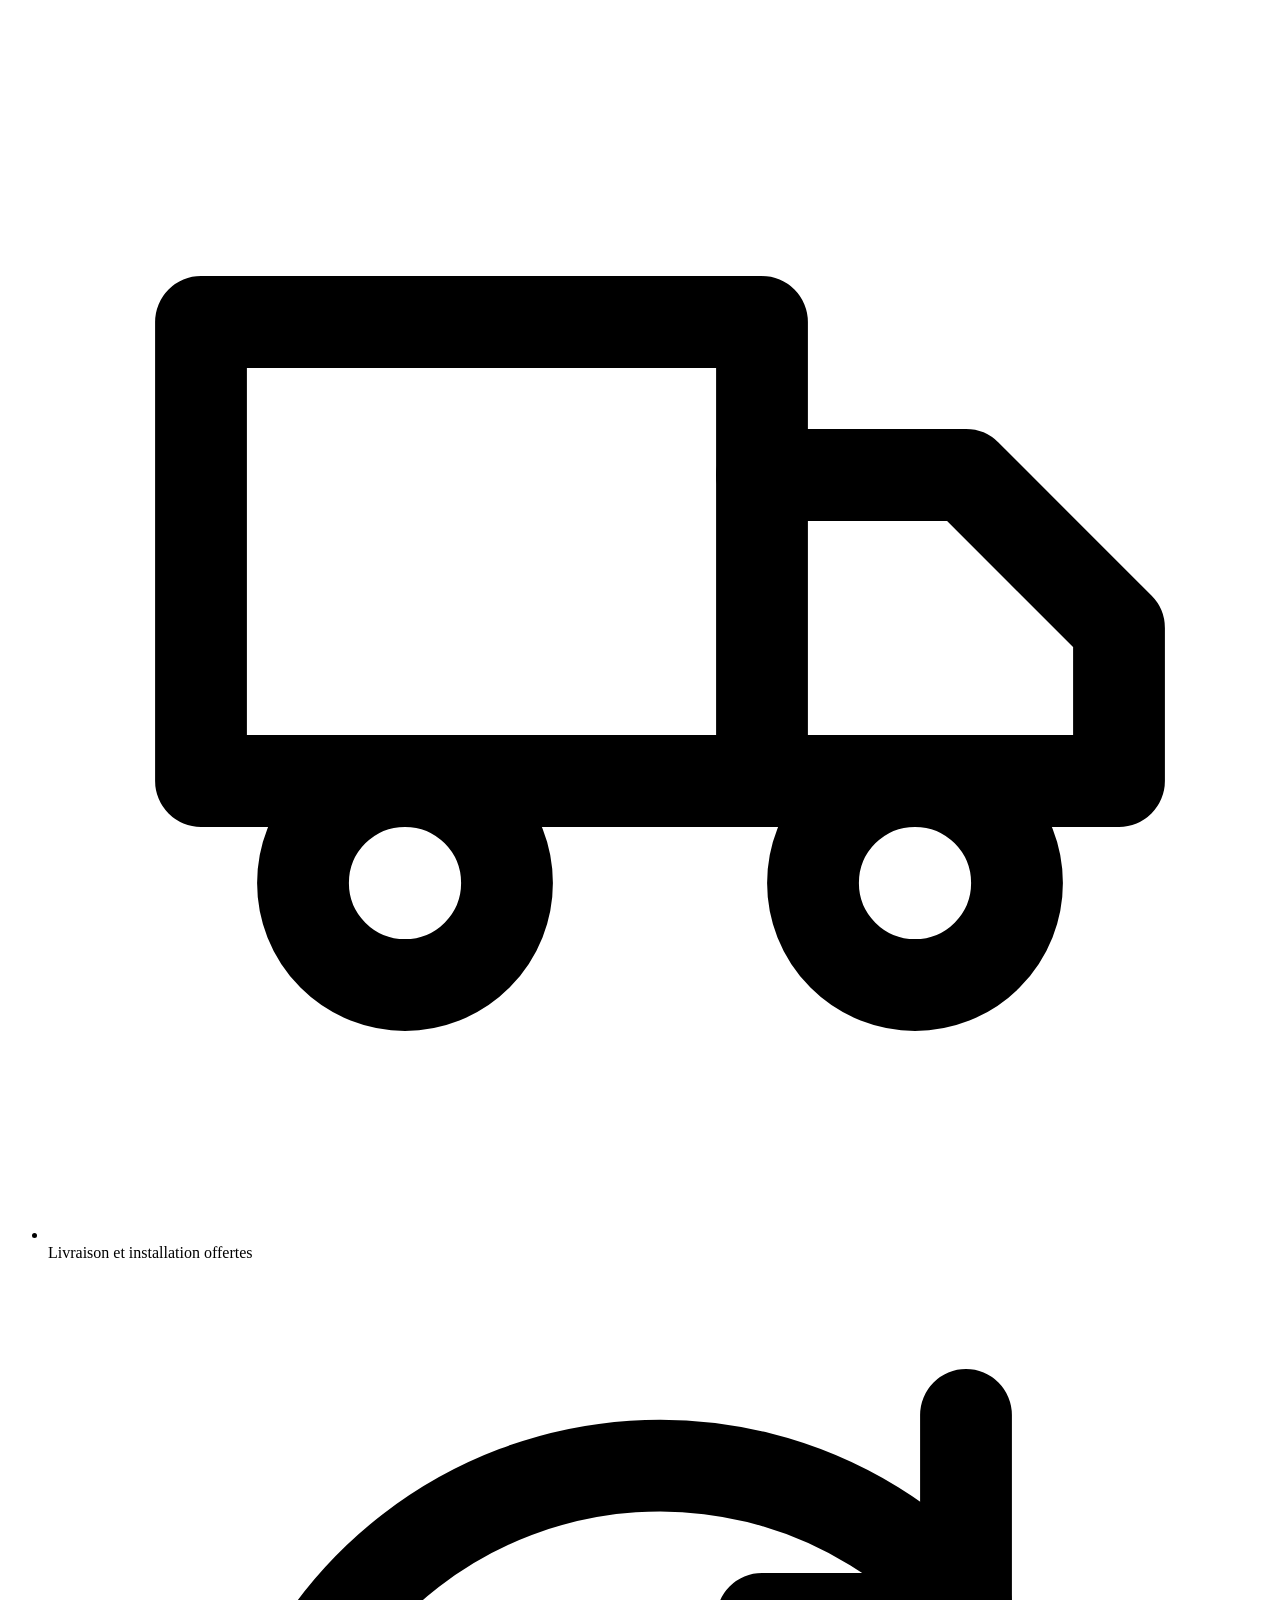
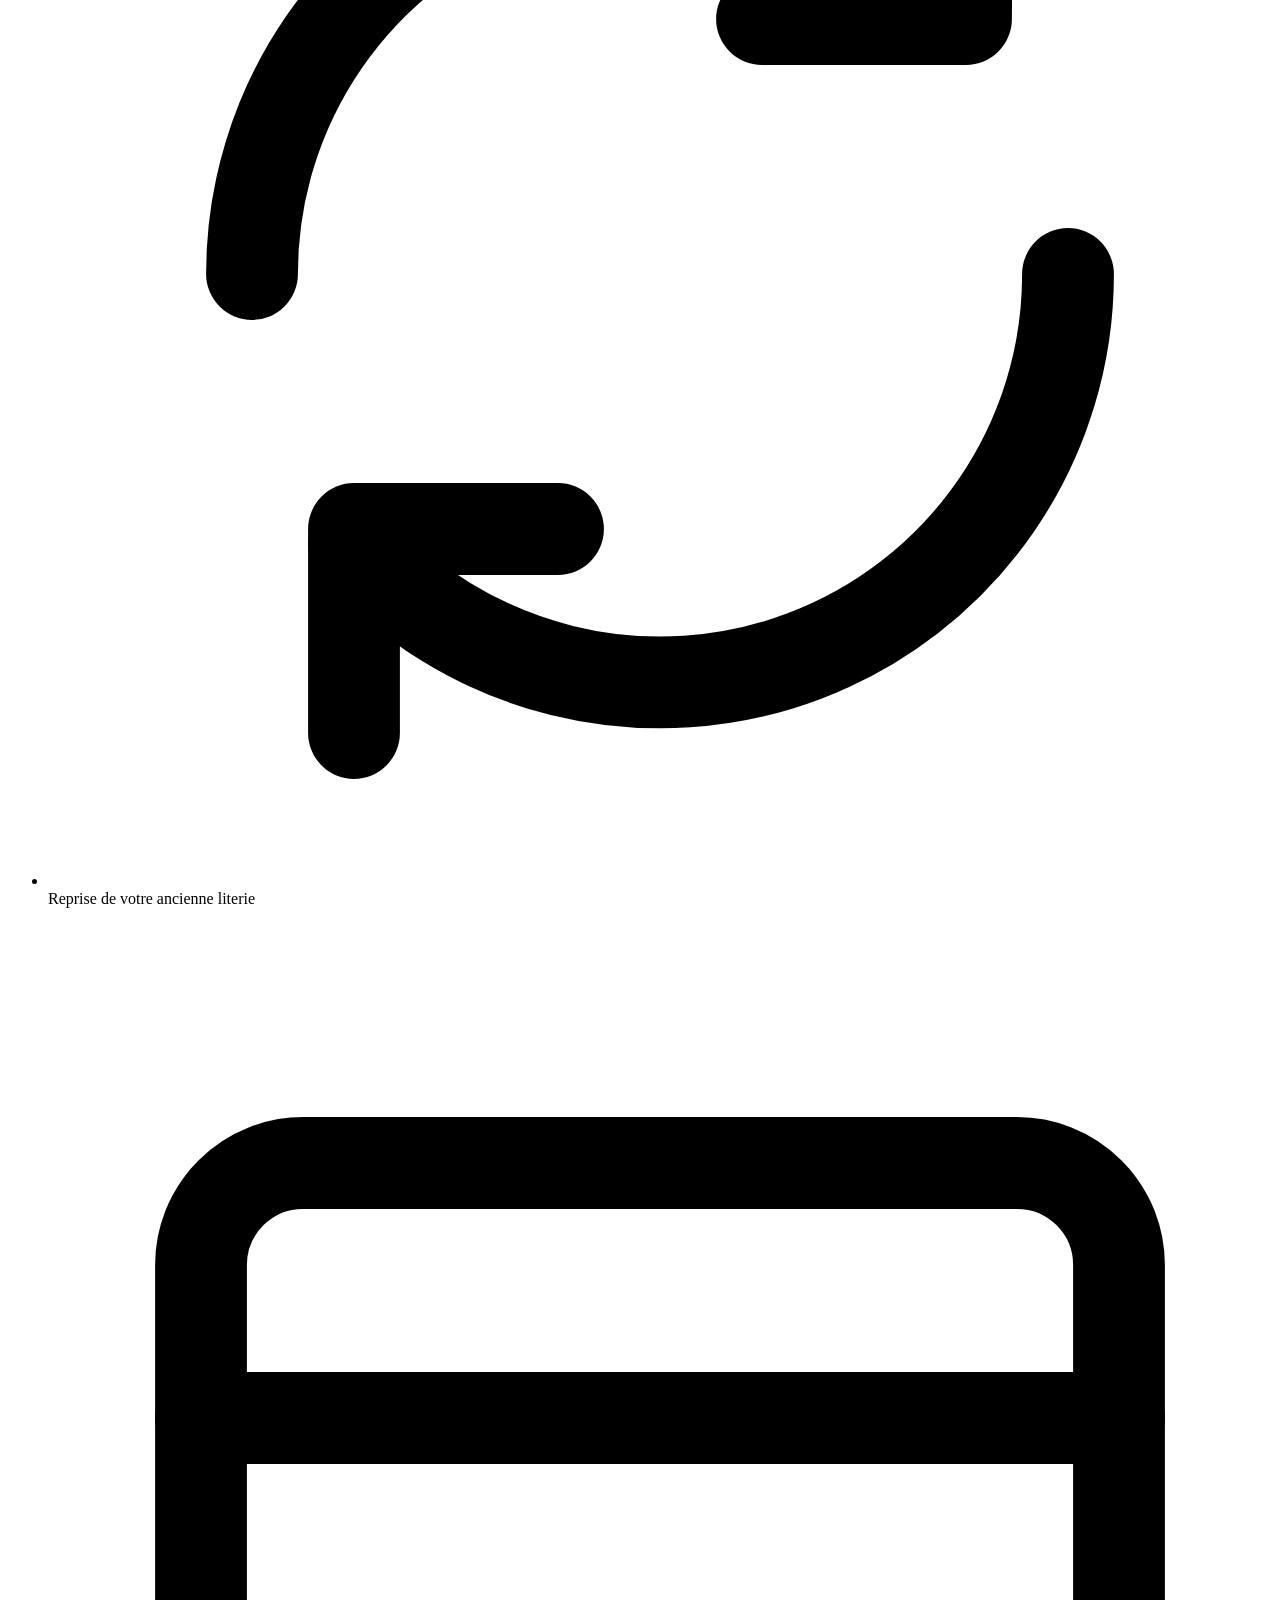
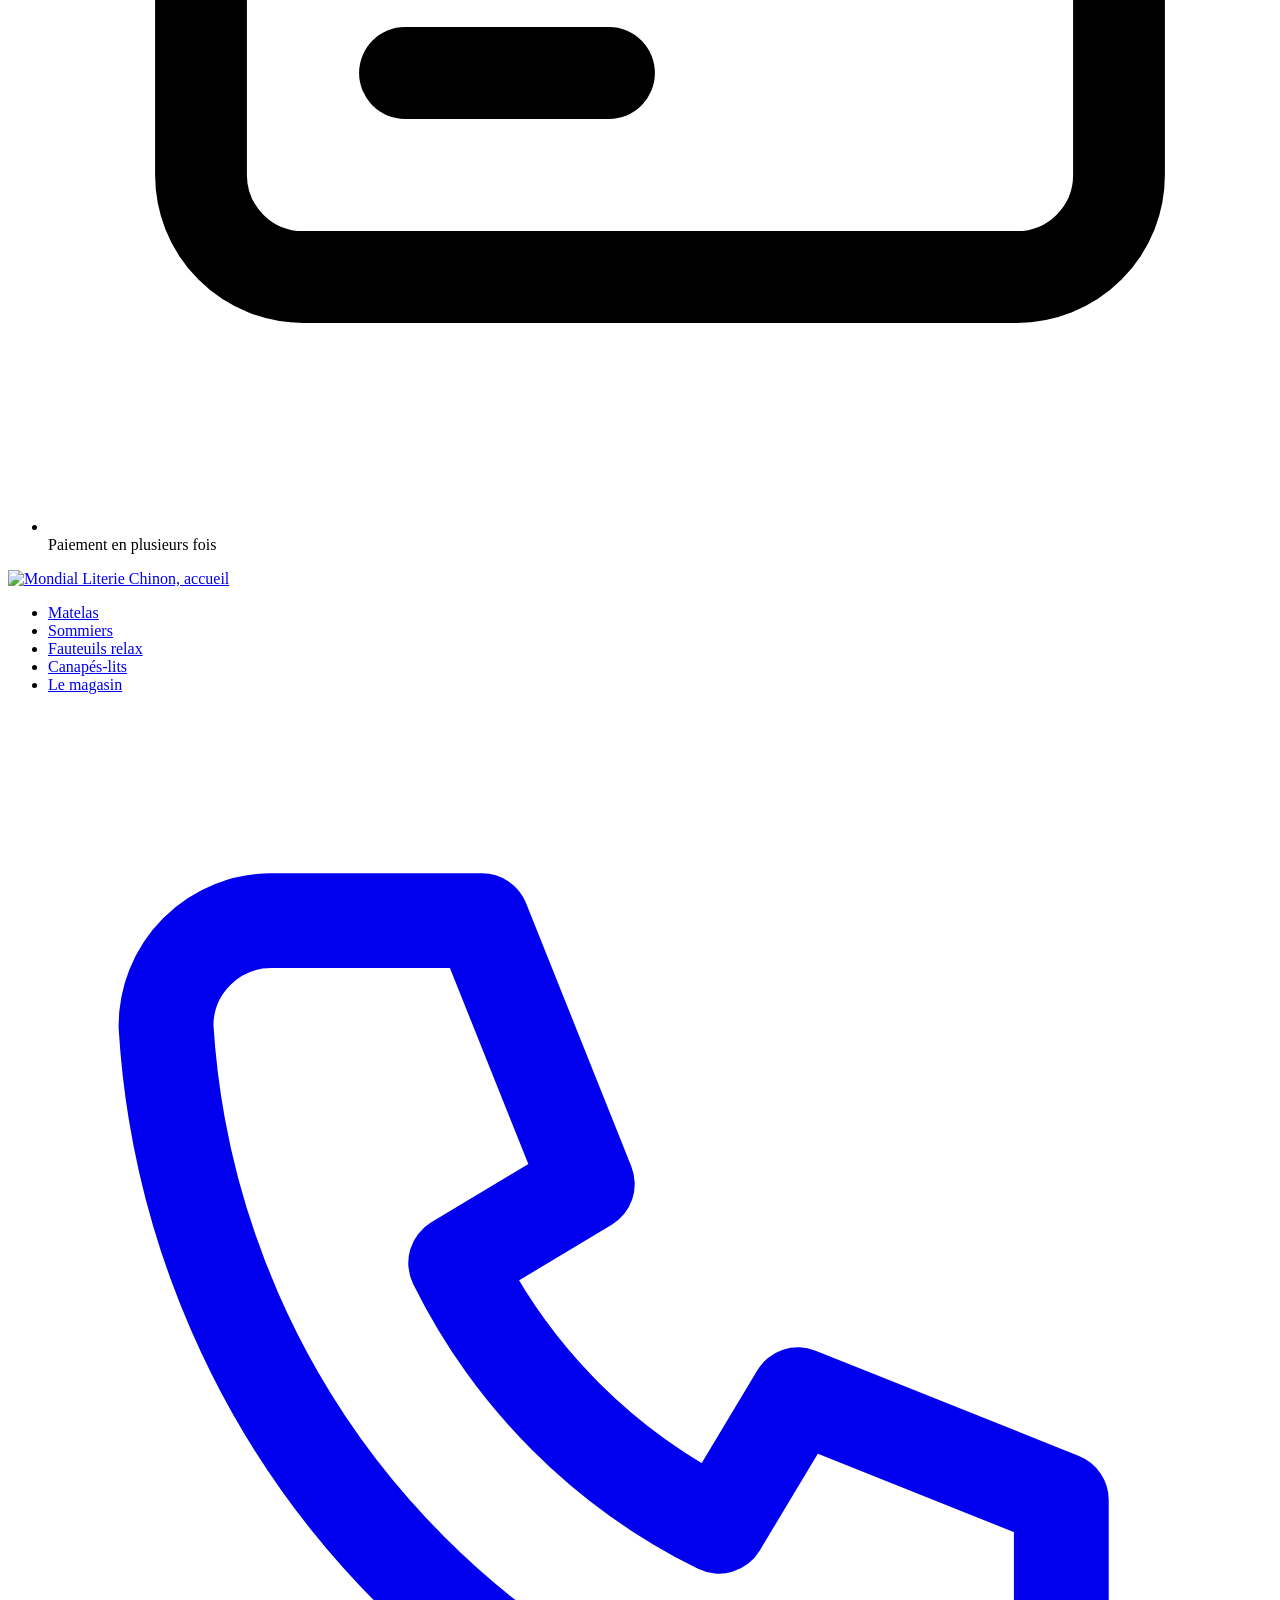
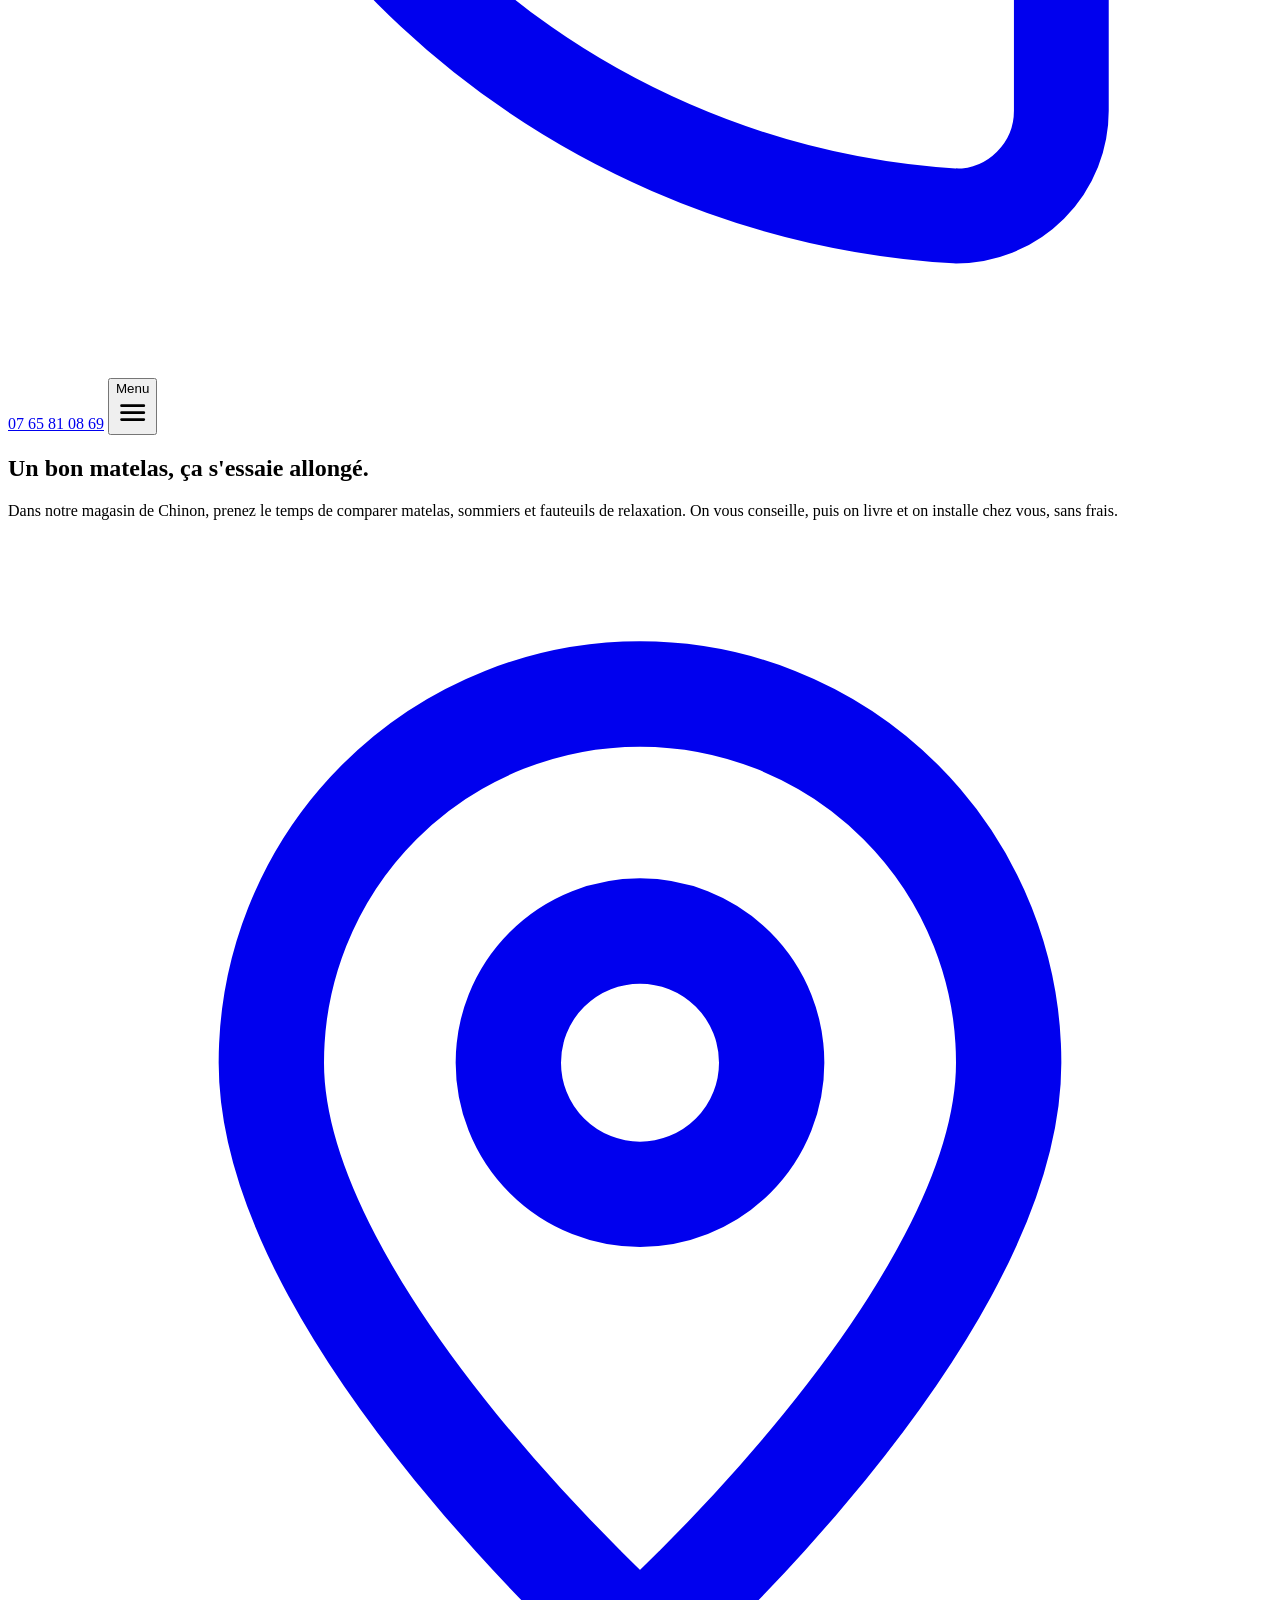
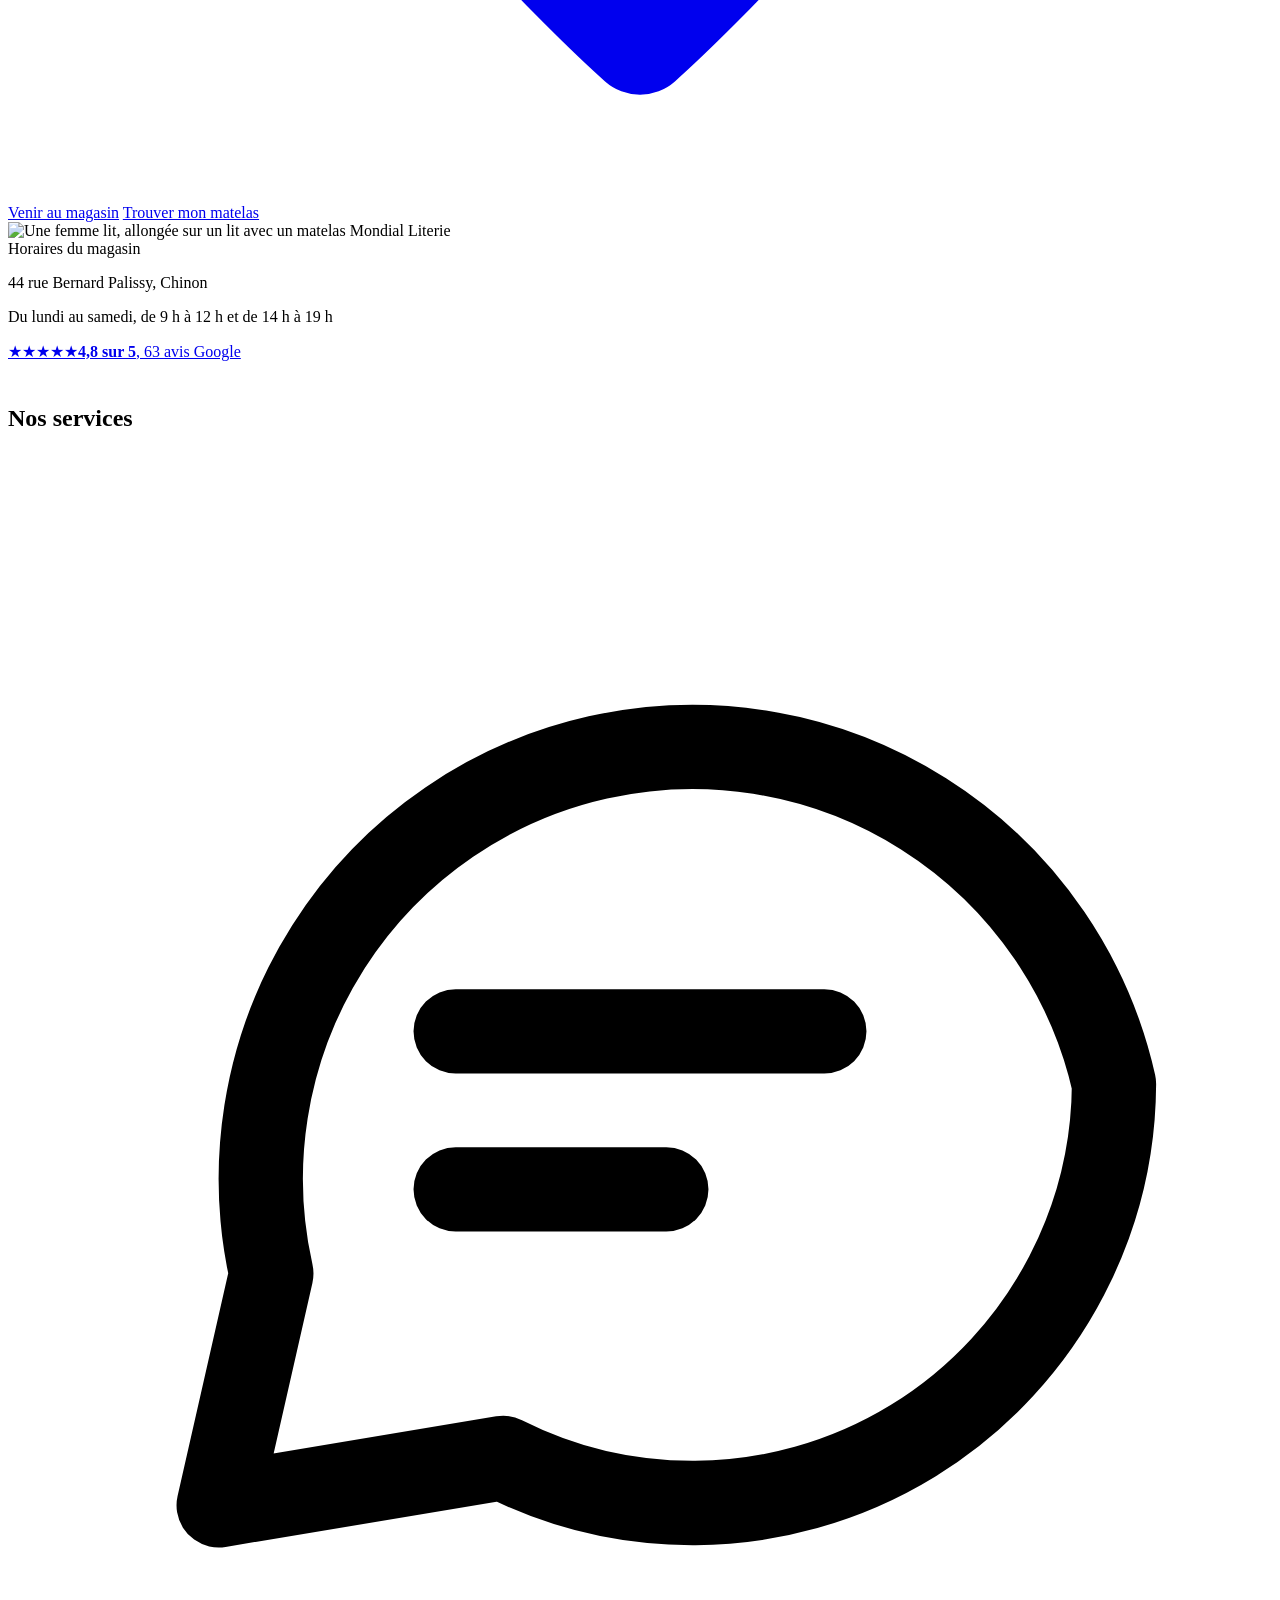
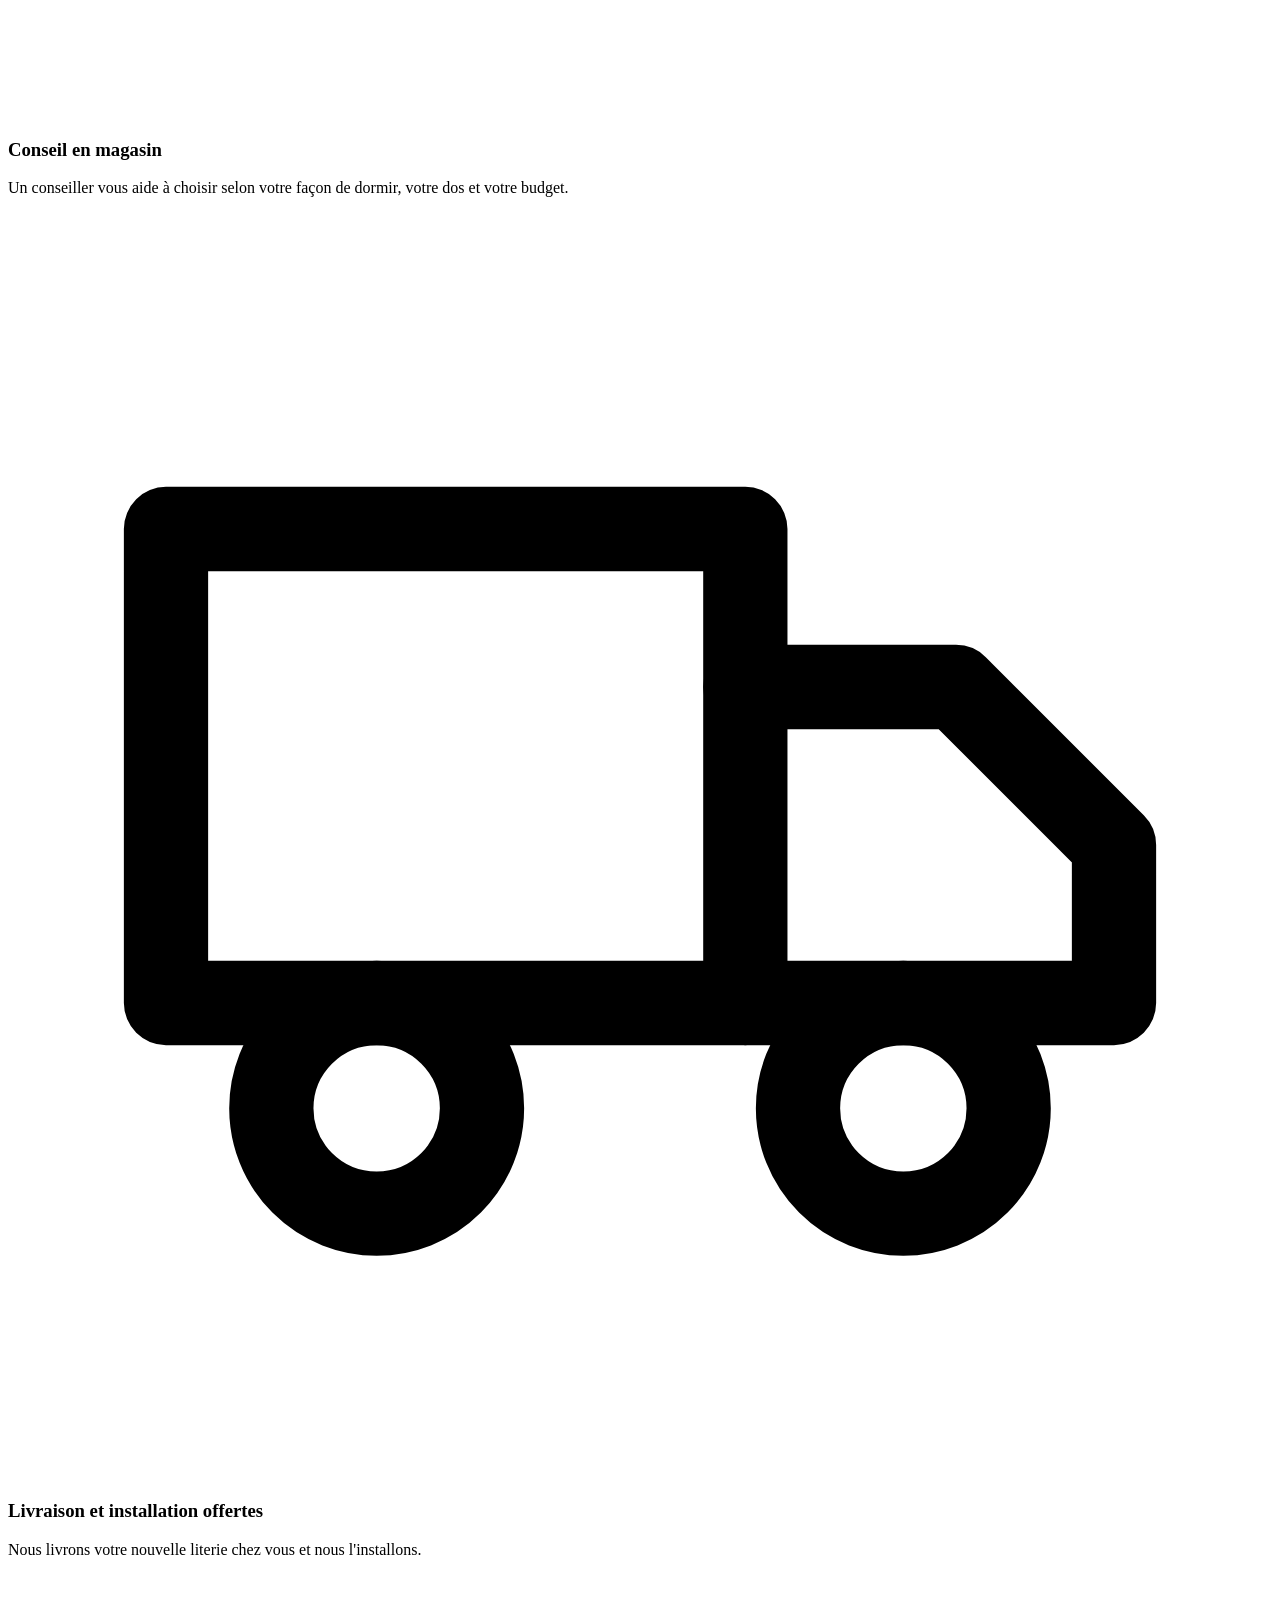
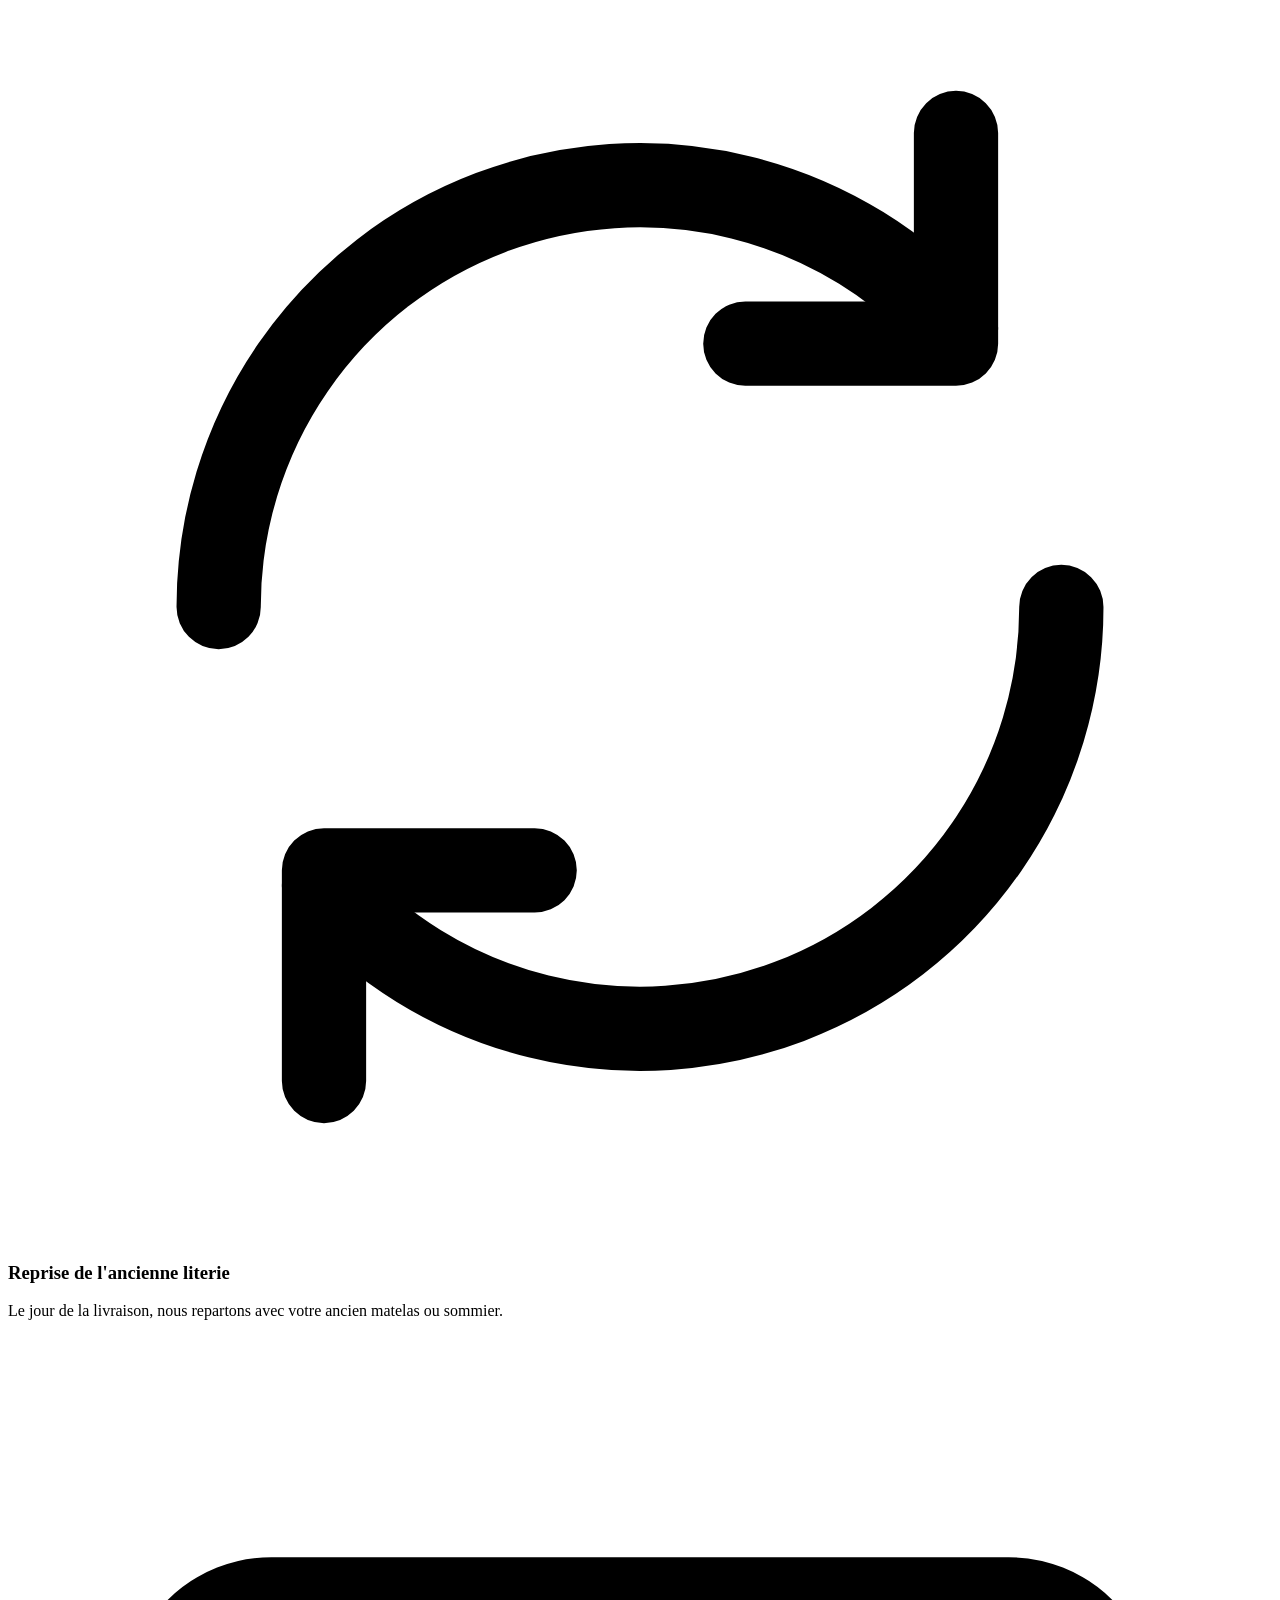
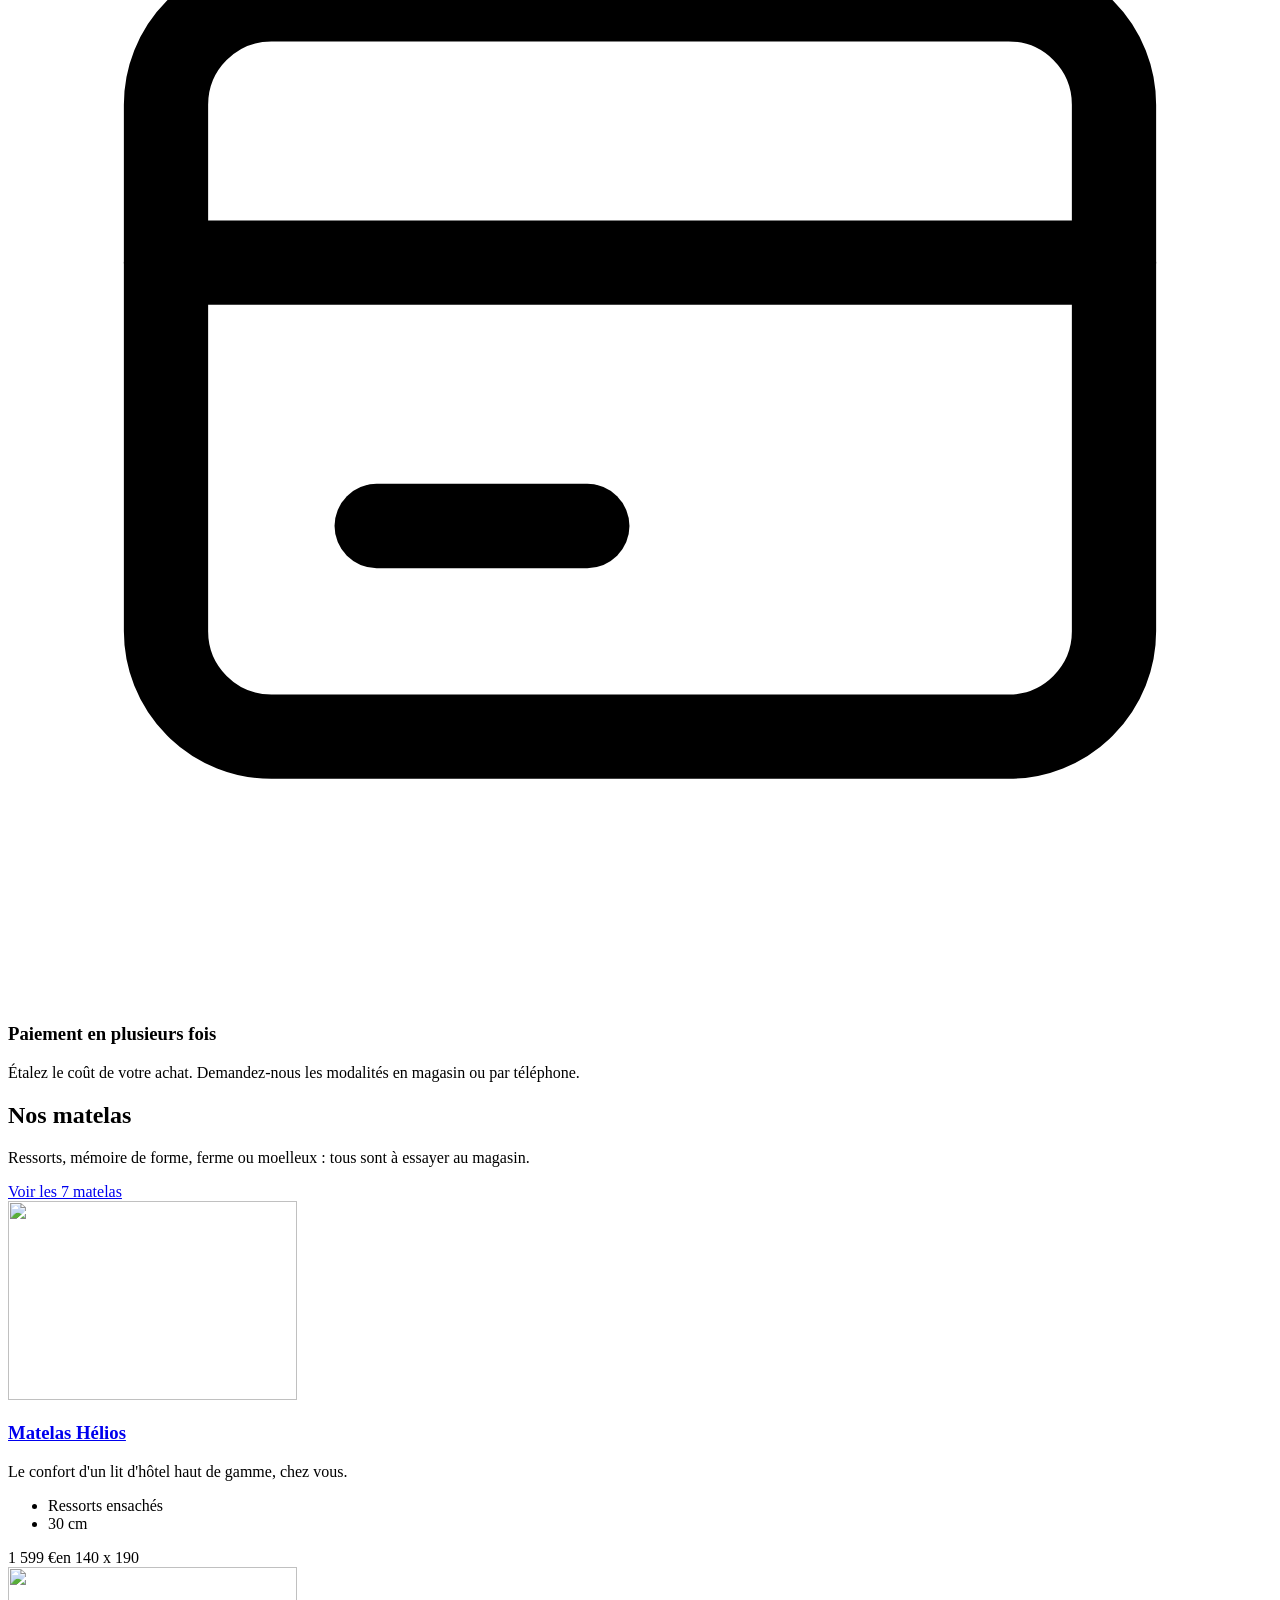
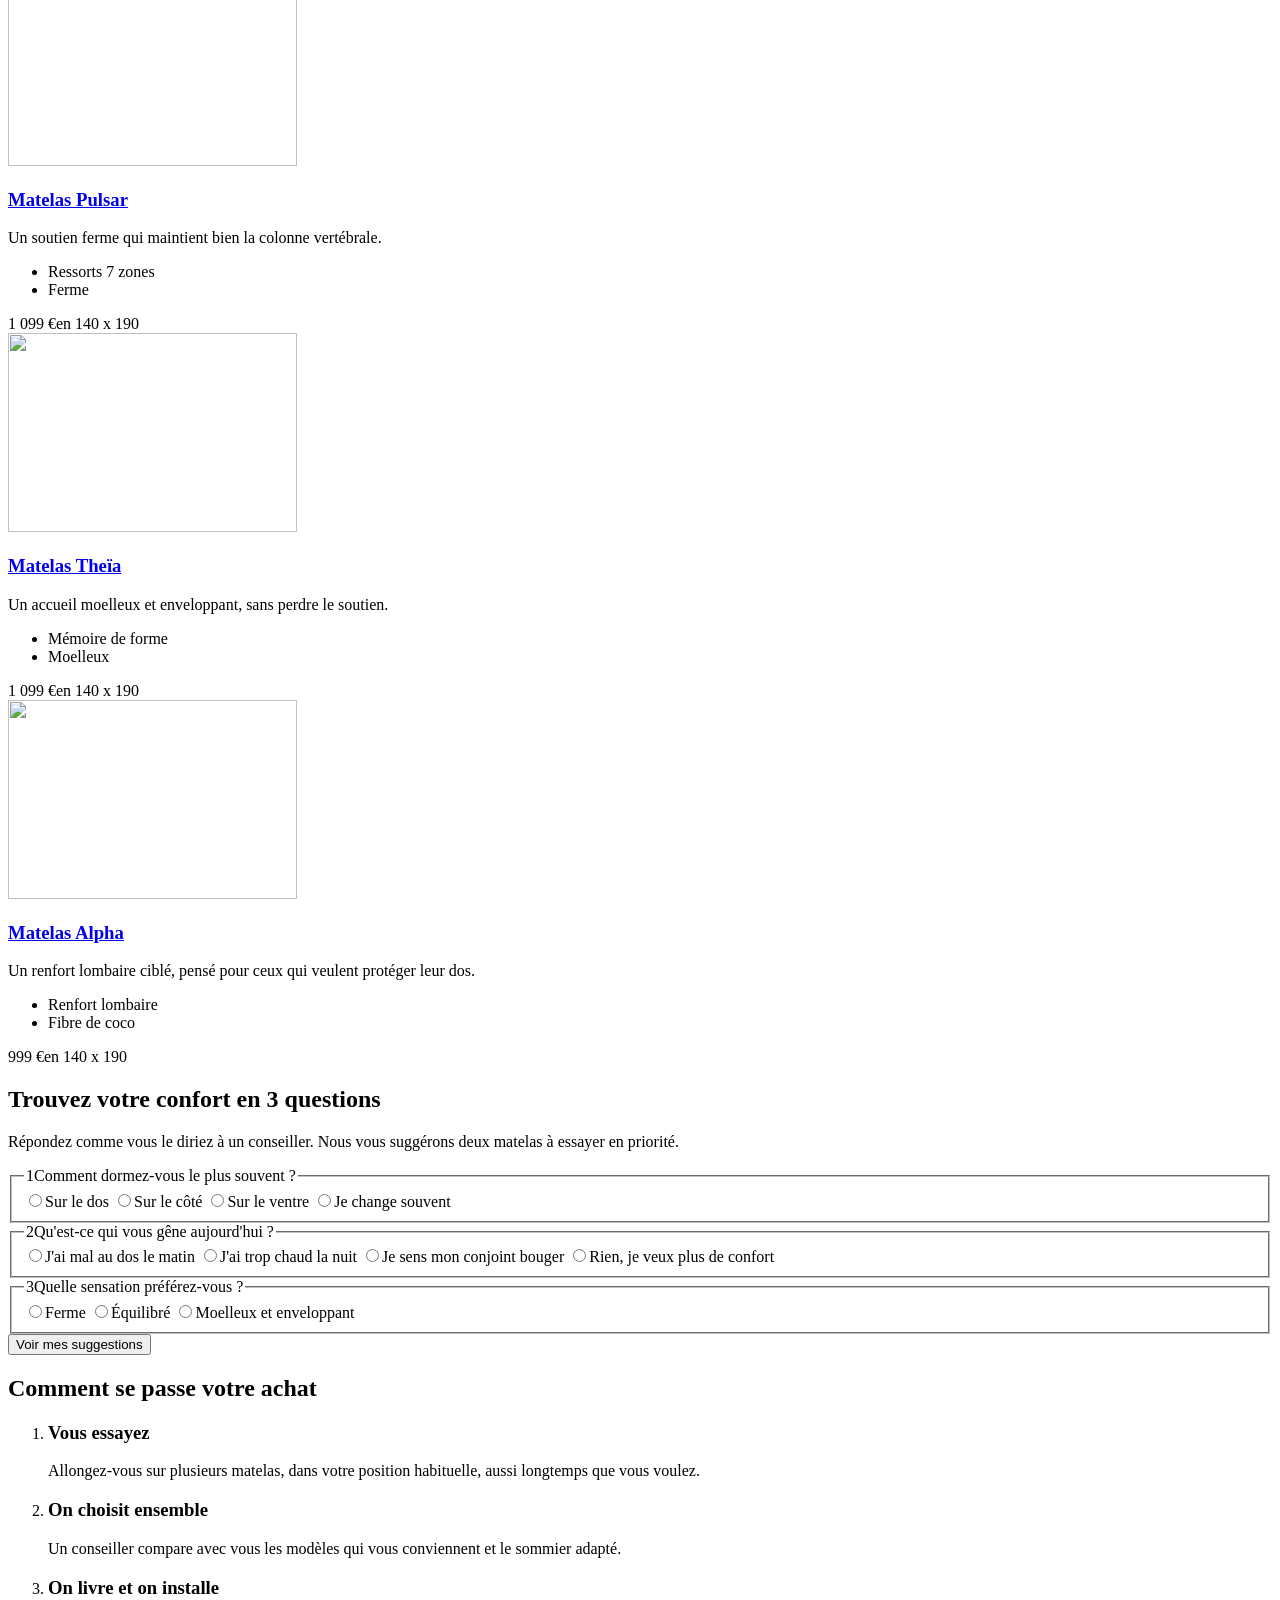
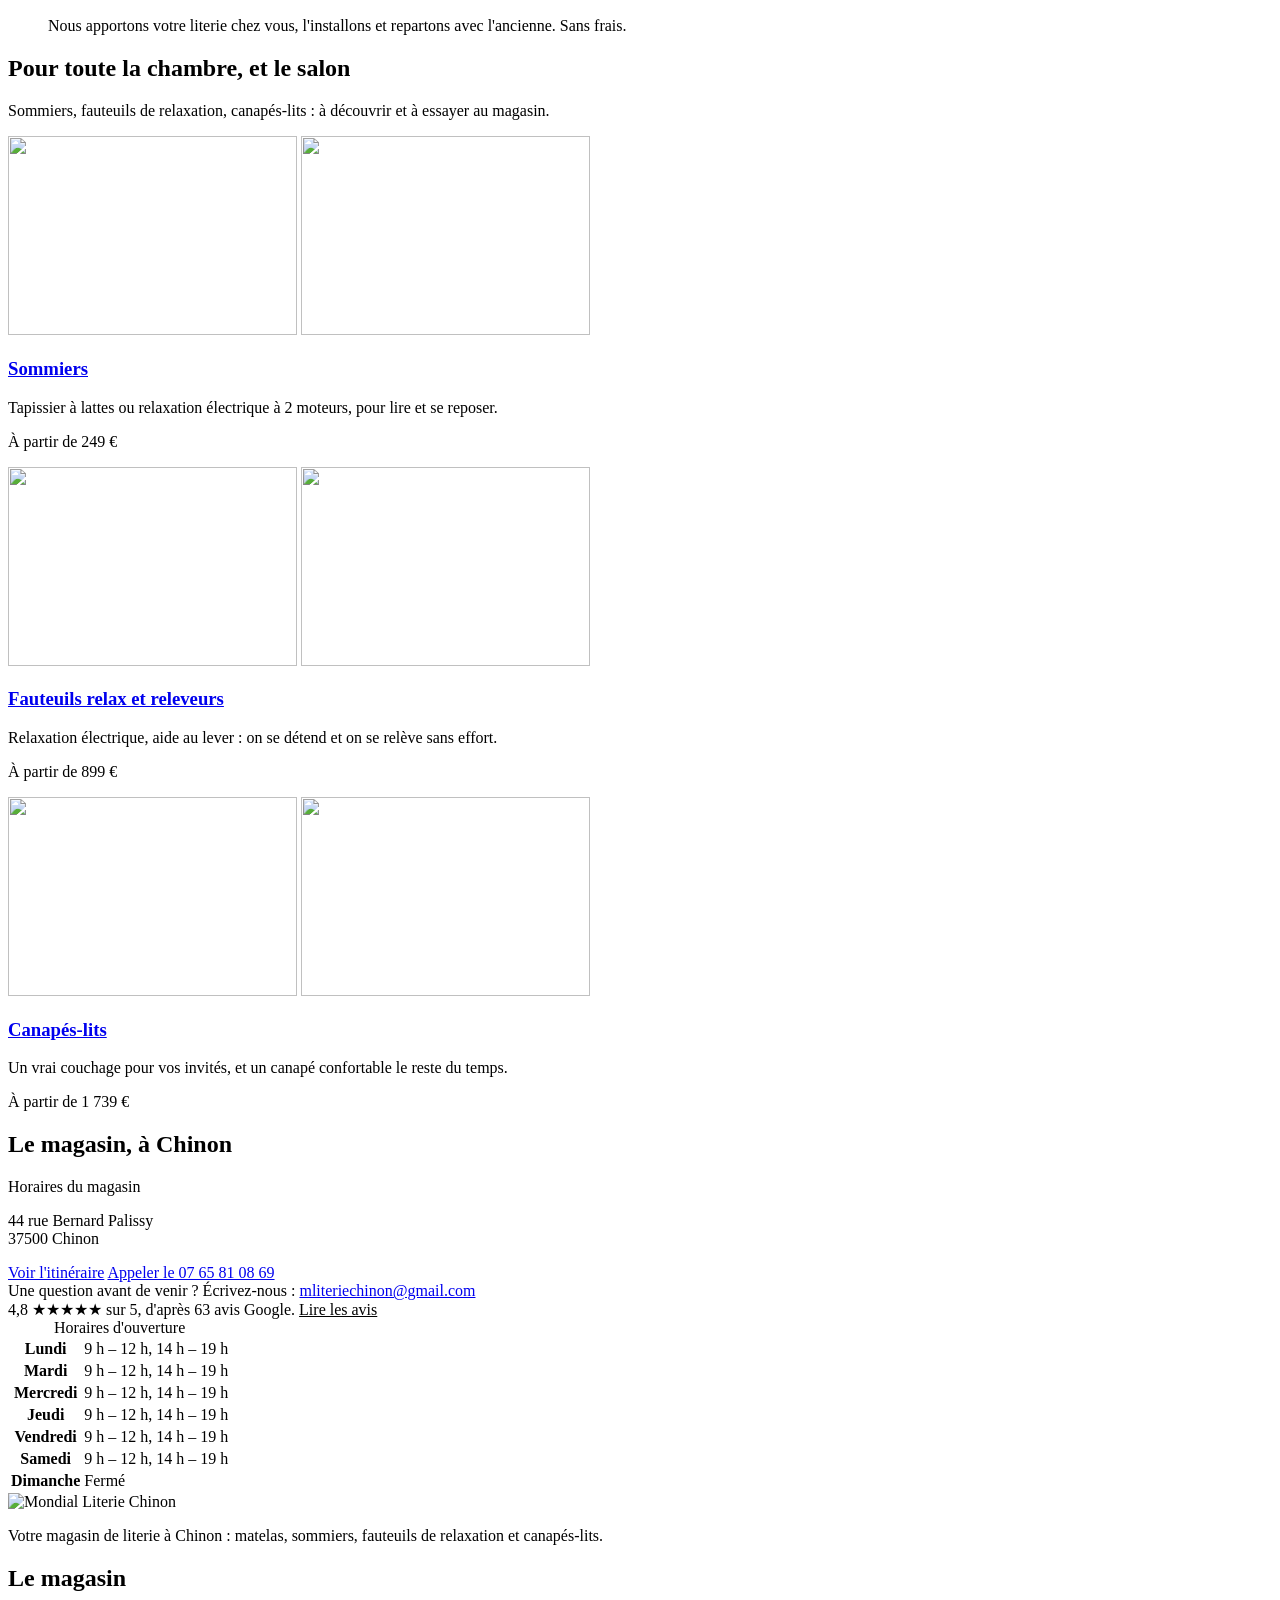
==== index.html @ 8c37b0f3 "Add files via upload" ====
<!doctype html>
<html lang="fr">
<head>
  <meta charset="utf-8">
  <meta name="viewport" content="width=device-width, initial-scale=1">
  <meta name="robots" content="noindex, nofollow">
  <title>Mondial Literie Chinon : matelas, sommiers et fauteuils relax à essayer en magasin</title>
  <meta name="description" content="Magasin de literie à Chinon. Essayez nos matelas, sommiers et fauteuils de relaxation, profitez de nos conseils. Livraison et installation offertes, reprise de votre ancienne literie.">
  <link rel="icon" href="https://www.mondial-literie.fr/modules/tvcmsmegamenu/views/img/icons/5d94aff6266bec62dc3b175588d42fe79841ee01_etoile_ml.png">
  <link rel="preconnect" href="https://fonts.googleapis.com">
  <link rel="preconnect" href="https://fonts.gstatic.com" crossorigin>
  <link href="https://fonts.googleapis.com/css2?family=Figtree:wght@400;500;600;700;800&display=swap" rel="stylesheet">
  <link rel="preload" as="image" href="https://www.mondial-literie.fr/modules/tvcmsslider/views/img/medium/demo_img_1.jpg">
  <link rel="stylesheet" href="assets/style.css">
</head>
<body>

<div class="bandeau">
  <ul>
    <li><svg viewBox="0 0 24 24" fill="none" stroke="currentColor" stroke-width="1.8" stroke-linecap="round" stroke-linejoin="round" aria-hidden="true"><path d="M3 6h11v9H3z"/><path d="M14 9h4l3 3v3h-7"/><circle cx="7" cy="17" r="2"/><circle cx="17" cy="17" r="2"/></svg>Livraison et installation offertes</li>
    <li><svg viewBox="0 0 24 24" fill="none" stroke="currentColor" stroke-width="1.8" stroke-linecap="round" stroke-linejoin="round" aria-hidden="true"><path d="M4 12a8 8 0 0 1 14-5.3"/><path d="M18 3v4h-4"/><path d="M20 12a8 8 0 0 1-14 5.3"/><path d="M6 21v-4h4"/></svg>Reprise de votre ancienne literie</li>
    <li><svg viewBox="0 0 24 24" fill="none" stroke="currentColor" stroke-width="1.8" stroke-linecap="round" stroke-linejoin="round" aria-hidden="true"><rect x="3" y="5" width="18" height="14" rx="2"/><path d="M3 10h18"/><path d="M7 15h4"/></svg>Paiement en plusieurs fois</li>
  </ul>
</div>

<header class="entete">
  <div class="conteneur">
    <a class="logo" href="index.html"><img src="https://www.mondial-literie.fr/img/logo-1766829111.jpg" alt="Mondial Literie Chinon, accueil" width="98" height="50"></a>
    <nav class="nav" id="nav-principale" aria-label="Navigation principale">
      <ul>
        <li><a href="matelas.html">Matelas</a></li>
        <li><a href="#univers">Sommiers</a></li>
        <li><a href="#univers">Fauteuils relax</a></li>
        <li><a href="#univers">Canapés-lits</a></li>
        <li><a href="#magasin">Le magasin</a></li>
      </ul>
    </nav>
    <a class="entete__tel" href="tel:+33765810869"><svg viewBox="0 0 24 24" fill="none" stroke="currentColor" stroke-width="1.8" stroke-linecap="round" stroke-linejoin="round" aria-hidden="true"><path d="M5 4h4l2 5-2.5 1.5a11 11 0 0 0 5 5L15 13l5 2v4a2 2 0 0 1-2 2A16 16 0 0 1 3 6a2 2 0 0 1 2-2"/></svg>07 65 81 08 69</a>
    <button class="entete__menu" type="button" aria-expanded="false" aria-controls="nav-principale"><span class="sr-only">Menu</span><svg viewBox="0 0 24 24" fill="none" stroke="currentColor" stroke-width="2" stroke-linecap="round" aria-hidden="true"><path d="M4 7h16M4 12h16M4 17h16"/></svg></button>
  </div>
</header>

<main>

  <section class="heros">
    <div class="conteneur">
      <div class="heros__texte">
        <h1>Un bon matelas, ça s'essaie allongé.</h1>
        <p class="intro">Dans notre magasin de Chinon, prenez le temps de comparer matelas, sommiers et fauteuils de relaxation. On vous conseille, puis on livre et on installe chez vous, sans frais.</p>
        <div class="heros__actions">
          <a class="btn btn--etoile" href="https://www.google.com/maps/search/?api=1&amp;query=Mondial+Literie+Chinon&amp;query_place_id=ChIJGQJpkeFB_UcRWI64xJ6NoHA" target="_blank" rel="noopener"><svg viewBox="0 0 24 24" fill="none" stroke="currentColor" stroke-width="2" stroke-linecap="round" stroke-linejoin="round" aria-hidden="true"><path d="M12 21s-7-6.2-7-11a7 7 0 0 1 14 0c0 4.8-7 11-7 11z"/><circle cx="12" cy="10" r="2.5"/></svg>Venir au magasin</a>
          <a class="btn btn--contour" href="#guide">Trouver mon matelas</a>
        </div>
      </div>
      <div class="heros__visuel">
        <img class="heros__photo" src="https://www.mondial-literie.fr/modules/tvcmsslider/views/img/medium/demo_img_1.jpg" alt="Une femme lit, allongée sur un lit avec un matelas Mondial Literie" width="770" height="578" fetchpriority="high">
        <div class="carte-magasin">
          <span class="statut" data-statut>Horaires du magasin</span>
          <p class="carte-magasin__adresse">44 rue Bernard Palissy, Chinon</p>
          <p class="carte-magasin__horaires">Du lundi au samedi, de 9 h à 12 h et de 14 h à 19 h</p>
          <a class="note" href="https://www.google.com/maps/search/?api=1&amp;query=Mondial+Literie+Chinon&amp;query_place_id=ChIJGQJpkeFB_UcRWI64xJ6NoHA" target="_blank" rel="noopener"><span class="note__etoiles" aria-hidden="true">★★★★★</span><span><strong>4,8 sur 5</strong>, 63 avis Google</span></a>
        </div>
      </div>
    </div>
  </section>

  <section class="section" aria-labelledby="titre-services" style="padding-top: 24px;">
    <div class="conteneur">
      <h2 id="titre-services" class="sr-only">Nos services</h2>
      <div class="services">
        <div class="service">
          <svg viewBox="0 0 24 24" fill="none" stroke="currentColor" stroke-width="1.6" stroke-linecap="round" stroke-linejoin="round" aria-hidden="true"><path d="M21 12a8 8 0 0 1-11.6 7.1L4 20l1-4.4A8 8 0 1 1 21 12z"/><path d="M8.5 11h7M8.5 14h4"/></svg>
          <h3>Conseil en magasin</h3>
          <p>Un conseiller vous aide à choisir selon votre façon de dormir, votre dos et votre budget.</p>
        </div>
        <div class="service">
          <svg viewBox="0 0 24 24" fill="none" stroke="currentColor" stroke-width="1.6" stroke-linecap="round" stroke-linejoin="round" aria-hidden="true"><path d="M3 6h11v9H3z"/><path d="M14 9h4l3 3v3h-7"/><circle cx="7" cy="17" r="2"/><circle cx="17" cy="17" r="2"/></svg>
          <h3>Livraison et installation offertes</h3>
          <p>Nous livrons votre nouvelle literie chez vous et nous l'installons.</p>
        </div>
        <div class="service">
          <svg viewBox="0 0 24 24" fill="none" stroke="currentColor" stroke-width="1.6" stroke-linecap="round" stroke-linejoin="round" aria-hidden="true"><path d="M4 12a8 8 0 0 1 14-5.3"/><path d="M18 3v4h-4"/><path d="M20 12a8 8 0 0 1-14 5.3"/><path d="M6 21v-4h4"/></svg>
          <h3>Reprise de l'ancienne literie</h3>
          <p>Le jour de la livraison, nous repartons avec votre ancien matelas ou sommier.</p>
        </div>
        <div class="service">
          <svg viewBox="0 0 24 24" fill="none" stroke="currentColor" stroke-width="1.6" stroke-linecap="round" stroke-linejoin="round" aria-hidden="true"><rect x="3" y="5" width="18" height="14" rx="2"/><path d="M3 10h18"/><path d="M7 15h4"/></svg>
          <h3>Paiement en plusieurs fois</h3>
          <p>Étalez le coût de votre achat. Demandez-nous les modalités en magasin ou par téléphone.</p>
        </div>
      </div>
    </div>
  </section>

  <section class="section section--drap" aria-labelledby="titre-matelas">
    <div class="conteneur">
      <div class="entete-section entete-section--ligne">
        <div class="entete-section" style="margin-bottom:0">
          <h2 id="titre-matelas">Nos matelas</h2>
          <p class="intro">Ressorts, mémoire de forme, ferme ou moelleux : tous sont à essayer au magasin.</p>
        </div>
        <a class="lien-fleche" href="matelas.html">Voir les 7 matelas</a>
      </div>
      <div class="grille-produits">
        <article class="produit">
          <div class="produit__image"><img src="https://www.mondial-literie.fr/79-home_default/helios.jpg" alt="" width="289" height="199" loading="lazy"></div>
          <div class="produit__corps">
            <h3 class="produit__nom"><a href="matelas-helios.html">Matelas Hélios</a></h3>
            <p class="produit__accroche">Le confort d'un lit d'hôtel haut de gamme, chez vous.</p>
            <ul class="produit__specs"><li>Ressorts ensachés</li><li>30 cm</li></ul>
            <div class="produit__prix"><span class="prix">1&nbsp;599&nbsp;€</span><span class="prix-mention">en 140 x 190</span></div>
          </div>
        </article>
        <article class="produit">
          <div class="produit__image"><img src="https://www.mondial-literie.fr/72-home_default/pulsar.jpg" alt="" width="289" height="199" loading="lazy"></div>
          <div class="produit__corps">
            <h3 class="produit__nom"><a href="matelas.html#pulsar">Matelas Pulsar</a></h3>
            <p class="produit__accroche">Un soutien ferme qui maintient bien la colonne vertébrale.</p>
            <ul class="produit__specs"><li>Ressorts 7 zones</li><li>Ferme</li></ul>
            <div class="produit__prix"><span class="prix">1&nbsp;099&nbsp;€</span><span class="prix-mention">en 140 x 190</span></div>
          </div>
        </article>
        <article class="produit">
          <div class="produit__image"><img src="https://www.mondial-literie.fr/73-home_default/theia.jpg" alt="" width="289" height="199" loading="lazy"></div>
          <div class="produit__corps">
            <h3 class="produit__nom"><a href="matelas.html#theia">Matelas Theïa</a></h3>
            <p class="produit__accroche">Un accueil moelleux et enveloppant, sans perdre le soutien.</p>
            <ul class="produit__specs"><li>Mémoire de forme</li><li>Moelleux</li></ul>
            <div class="produit__prix"><span class="prix">1&nbsp;099&nbsp;€</span><span class="prix-mention">en 140 x 190</span></div>
          </div>
        </article>
        <article class="produit">
          <div class="produit__image"><img src="https://www.mondial-literie.fr/126-home_default/alpha.jpg" alt="" width="289" height="199" loading="lazy"></div>
          <div class="produit__corps">
            <h3 class="produit__nom"><a href="matelas.html#alpha">Matelas Alpha</a></h3>
            <p class="produit__accroche">Un renfort lombaire ciblé, pensé pour ceux qui veulent protéger leur dos.</p>
            <ul class="produit__specs"><li>Renfort lombaire</li><li>Fibre de coco</li></ul>
            <div class="produit__prix"><span class="prix">999&nbsp;€</span><span class="prix-mention">en 140 x 190</span></div>
          </div>
        </article>
      </div>
    </div>
  </section>

  <section class="section" id="guide" aria-labelledby="titre-guide">
    <div class="conteneur">
      <div class="entete-section">
        <h2 id="titre-guide">Trouvez votre confort en 3 questions</h2>
        <p class="intro">Répondez comme vous le diriez à un conseiller. Nous vous suggérons deux matelas à essayer en priorité.</p>
      </div>
      <form class="guide" id="guide-form" novalidate>
        <div class="guide__questions">
          <fieldset class="question">
            <legend><span class="question__num">1</span>Comment dormez-vous le plus souvent ?</legend>
            <div class="choix">
              <label><input type="radio" name="position" value="dos">Sur le dos</label>
              <label><input type="radio" name="position" value="cote">Sur le côté</label>
              <label><input type="radio" name="position" value="ventre">Sur le ventre</label>
              <label><input type="radio" name="position" value="change">Je change souvent</label>
            </div>
          </fieldset>
          <fieldset class="question">
            <legend><span class="question__num">2</span>Qu'est-ce qui vous gêne aujourd'hui ?</legend>
            <div class="choix">
              <label><input type="radio" name="gene" value="dos">J'ai mal au dos le matin</label>
              <label><input type="radio" name="gene" value="chaleur">J'ai trop chaud la nuit</label>
              <label><input type="radio" name="gene" value="partenaire">Je sens mon conjoint bouger</label>
              <label><input type="radio" name="gene" value="confort">Rien, je veux plus de confort</label>
            </div>
          </fieldset>
          <fieldset class="question">
            <legend><span class="question__num">3</span>Quelle sensation préférez-vous ?</legend>
            <div class="choix">
              <label><input type="radio" name="sensation" value="ferme">Ferme</label>
              <label><input type="radio" name="sensation" value="equilibre">Équilibré</label>
              <label><input type="radio" name="sensation" value="moelleux">Moelleux et enveloppant</label>
            </div>
          </fieldset>
        </div>
        <div class="guide__pied">
          <button class="btn btn--nuit" type="submit">Voir mes suggestions</button>
          <p class="guide__aide" aria-live="polite"></p>
        </div>
        <div class="guide__resultat" id="guide-resultat" aria-live="polite"></div>
      </form>
    </div>
  </section>

  <section class="section section--nuit" aria-labelledby="titre-etapes">
    <div class="conteneur">
      <div class="entete-section">
        <h2 id="titre-etapes">Comment se passe votre achat</h2>
      </div>
      <ol class="etapes">
        <li class="etape">
          <h3>Vous essayez</h3>
          <p>Allongez-vous sur plusieurs matelas, dans votre position habituelle, aussi longtemps que vous voulez.</p>
        </li>
        <li class="etape">
          <h3>On choisit ensemble</h3>
          <p>Un conseiller compare avec vous les modèles qui vous conviennent et le sommier adapté.</p>
        </li>
        <li class="etape">
          <h3>On livre et on installe</h3>
          <p>Nous apportons votre literie chez vous, l'installons et repartons avec l'ancienne. Sans frais.</p>
        </li>
      </ol>
    </div>
  </section>

  <section class="section" id="univers" aria-labelledby="titre-univers">
    <div class="conteneur">
      <div class="entete-section">
        <h2 id="titre-univers">Pour toute la chambre, et le salon</h2>
        <p class="intro">Sommiers, fauteuils de relaxation, canapés-lits : à découvrir et à essayer au magasin.</p>
      </div>
      <div class="univers">
        <article class="univers__carte">
          <div class="univers__images">
            <img src="https://www.mondial-literie.fr/110-home_default/sommier-relaxation-moderna.jpg" alt="" width="289" height="199" loading="lazy">
            <img src="https://www.mondial-literie.fr/13-home_default/sommier-tapissier-deco-ht13-sable-gris-ou-anthracite.jpg" alt="" width="289" height="199" loading="lazy">
          </div>
          <div class="univers__corps">
            <h3><a href="https://www.mondial-literie.fr/4-sommiers">Sommiers</a></h3>
            <p>Tapissier à lattes ou relaxation électrique à 2 moteurs, pour lire et se reposer.</p>
            <p class="univers__prix">À partir de 249&nbsp;€</p>
          </div>
        </article>
        <article class="univers__carte">
          <div class="univers__images">
            <img src="https://www.mondial-literie.fr/123-home_default/felix.jpg" alt="" width="289" height="199" loading="lazy">
            <img src="https://www.mondial-literie.fr/135-home_default/fauteuil-saturne-relax-rotatif-et-a-bascule.jpg" alt="" width="289" height="199" loading="lazy">
          </div>
          <div class="univers__corps">
            <h3><a href="https://www.mondial-literie.fr/8-fauteuil-relax-releveur">Fauteuils relax et releveurs</a></h3>
            <p>Relaxation électrique, aide au lever : on se détend et on se relève sans effort.</p>
            <p class="univers__prix">À partir de 899&nbsp;€</p>
          </div>
        </article>
        <article class="univers__carte">
          <div class="univers__images">
            <img src="https://www.mondial-literie.fr/129-home_default/canape-lit-convertible-lunaro.jpg" alt="" width="289" height="199" loading="lazy">
            <img src="https://www.mondial-literie.fr/84-home_default/matelas-visco-roule.jpg" alt="" width="289" height="199" loading="lazy">
          </div>
          <div class="univers__corps">
            <h3><a href="https://www.mondial-literie.fr/7-canapes-lit-convertibles">Canapés-lits</a></h3>
            <p>Un vrai couchage pour vos invités, et un canapé confortable le reste du temps.</p>
            <p class="univers__prix">À partir de 1&nbsp;739&nbsp;€</p>
          </div>
        </article>
      </div>
    </div>
  </section>

  <section class="section section--drap" id="magasin" aria-labelledby="titre-magasin">
    <div class="conteneur magasin">
      <div class="magasin__infos">
        <h2 id="titre-magasin">Le magasin, à Chinon</h2>
        <span class="statut" data-statut>Horaires du magasin</span>
        <p class="magasin__adresse">44 rue Bernard Palissy<br>37500 Chinon</p>
        <div class="magasin__actions">
          <a class="btn btn--etoile" href="https://www.google.com/maps/search/?api=1&amp;query=Mondial+Literie+Chinon&amp;query_place_id=ChIJGQJpkeFB_UcRWI64xJ6NoHA" target="_blank" rel="noopener">Voir l'itinéraire</a>
          <a class="btn btn--contour" href="tel:+33765810869">Appeler le 07 65 81 08 69</a>
        </div>
        <div class="magasin__contact">
          <span>Une question avant de venir ? Écrivez-nous :</span>
          <a href="mailto:mliteriechinon@gmail.com">mliteriechinon@gmail.com</a>
        </div>
        <a class="avis-bloc" href="https://www.google.com/maps/search/?api=1&amp;query=Mondial+Literie+Chinon&amp;query_place_id=ChIJGQJpkeFB_UcRWI64xJ6NoHA" target="_blank" rel="noopener" style="text-decoration:none;color:inherit">
          <span class="avis-bloc__note">4,8</span>
          <span class="avis-bloc__etoiles" aria-hidden="true">★★★★★</span>
          <span>sur 5, d'après 63 avis Google. <u>Lire les avis</u></span>
        </a>
      </div>
      <table class="horaires">
        <caption class="sr-only">Horaires d'ouverture</caption>
        <tbody>
          <tr data-jour="1"><th scope="row">Lundi</th><td>9 h – 12 h, 14 h – 19 h</td></tr>
          <tr data-jour="2"><th scope="row">Mardi</th><td>9 h – 12 h, 14 h – 19 h</td></tr>
          <tr data-jour="3"><th scope="row">Mercredi</th><td>9 h – 12 h, 14 h – 19 h</td></tr>
          <tr data-jour="4"><th scope="row">Jeudi</th><td>9 h – 12 h, 14 h – 19 h</td></tr>
          <tr data-jour="5"><th scope="row">Vendredi</th><td>9 h – 12 h, 14 h – 19 h</td></tr>
          <tr data-jour="6"><th scope="row">Samedi</th><td>9 h – 12 h, 14 h – 19 h</td></tr>
          <tr data-jour="0"><th scope="row">Dimanche</th><td>Fermé</td></tr>
        </tbody>
      </table>
    </div>
  </section>

</main>

<footer class="pied">
  <div class="conteneur">
    <div class="pied__grille">
      <div>
        <div class="pied__logo"><img src="https://www.mondial-literie.fr/img/logo-1766829111.jpg" alt="Mondial Literie Chinon" width="86" height="44" loading="lazy"></div>
        <p>Votre magasin de literie à Chinon : matelas, sommiers, fauteuils de relaxation et canapés-lits.</p>
      </div>
      <div>
        <h2>Le magasin</h2>
        <ul>
          <li>44 rue Bernard Palissy, 37500 Chinon</li>
          <li><a href="tel:+33765810869">07 65 81 08 69</a></li>
          <li><a href="mailto:mliteriechinon@gmail.com">mliteriechinon@gmail.com</a></li>
          <li>Du lundi au samedi, 9 h – 12 h et 14 h – 19 h</li>
        </ul>
      </div>
      <div>
        <h2>Nos rayons</h2>
        <ul>
          <li><a href="matelas.html">Matelas</a></li>
          <li><a href="https://www.mondial-literie.fr/4-sommiers">Sommiers</a></li>
          <li><a href="https://www.mondial-literie.fr/8-fauteuil-relax-releveur">Fauteuils relax et releveurs</a></li>
          <li><a href="https://www.mondial-literie.fr/7-canapes-lit-convertibles">Canapés-lits</a></li>
          <li><a href="https://www.mondial-literie.fr/11-couette-linge-de-lit">Couettes et linge de lit</a></li>
        </ul>
      </div>
      <div>
        <h2>Informations</h2>
        <ul>
          <li><a href="https://www.mondial-literie.fr/content/3-cgv">Conditions générales de vente</a></li>
          <li><a href="https://www.mondial-literie.fr/content/2-mentions-legales">Mentions légales</a></li>
          <li><a href="https://www.mondial-literie.fr/nous-contacter">Nous contacter</a></li>
        </ul>
      </div>
    </div>
    <p class="pied__bas">© 2026 Mondial Literie Chinon</p>
  </div>
</footer>

<div class="barre-mobile">
  <a class="btn btn--contour" href="tel:+33765810869">Appeler</a>
  <a class="btn btn--etoile" href="https://www.google.com/maps/search/?api=1&amp;query=Mondial+Literie+Chinon&amp;query_place_id=ChIJGQJpkeFB_UcRWI64xJ6NoHA" target="_blank" rel="noopener">Itinéraire</a>
</div>

<script src="assets/app.js" defer></script>
</body>
</html>
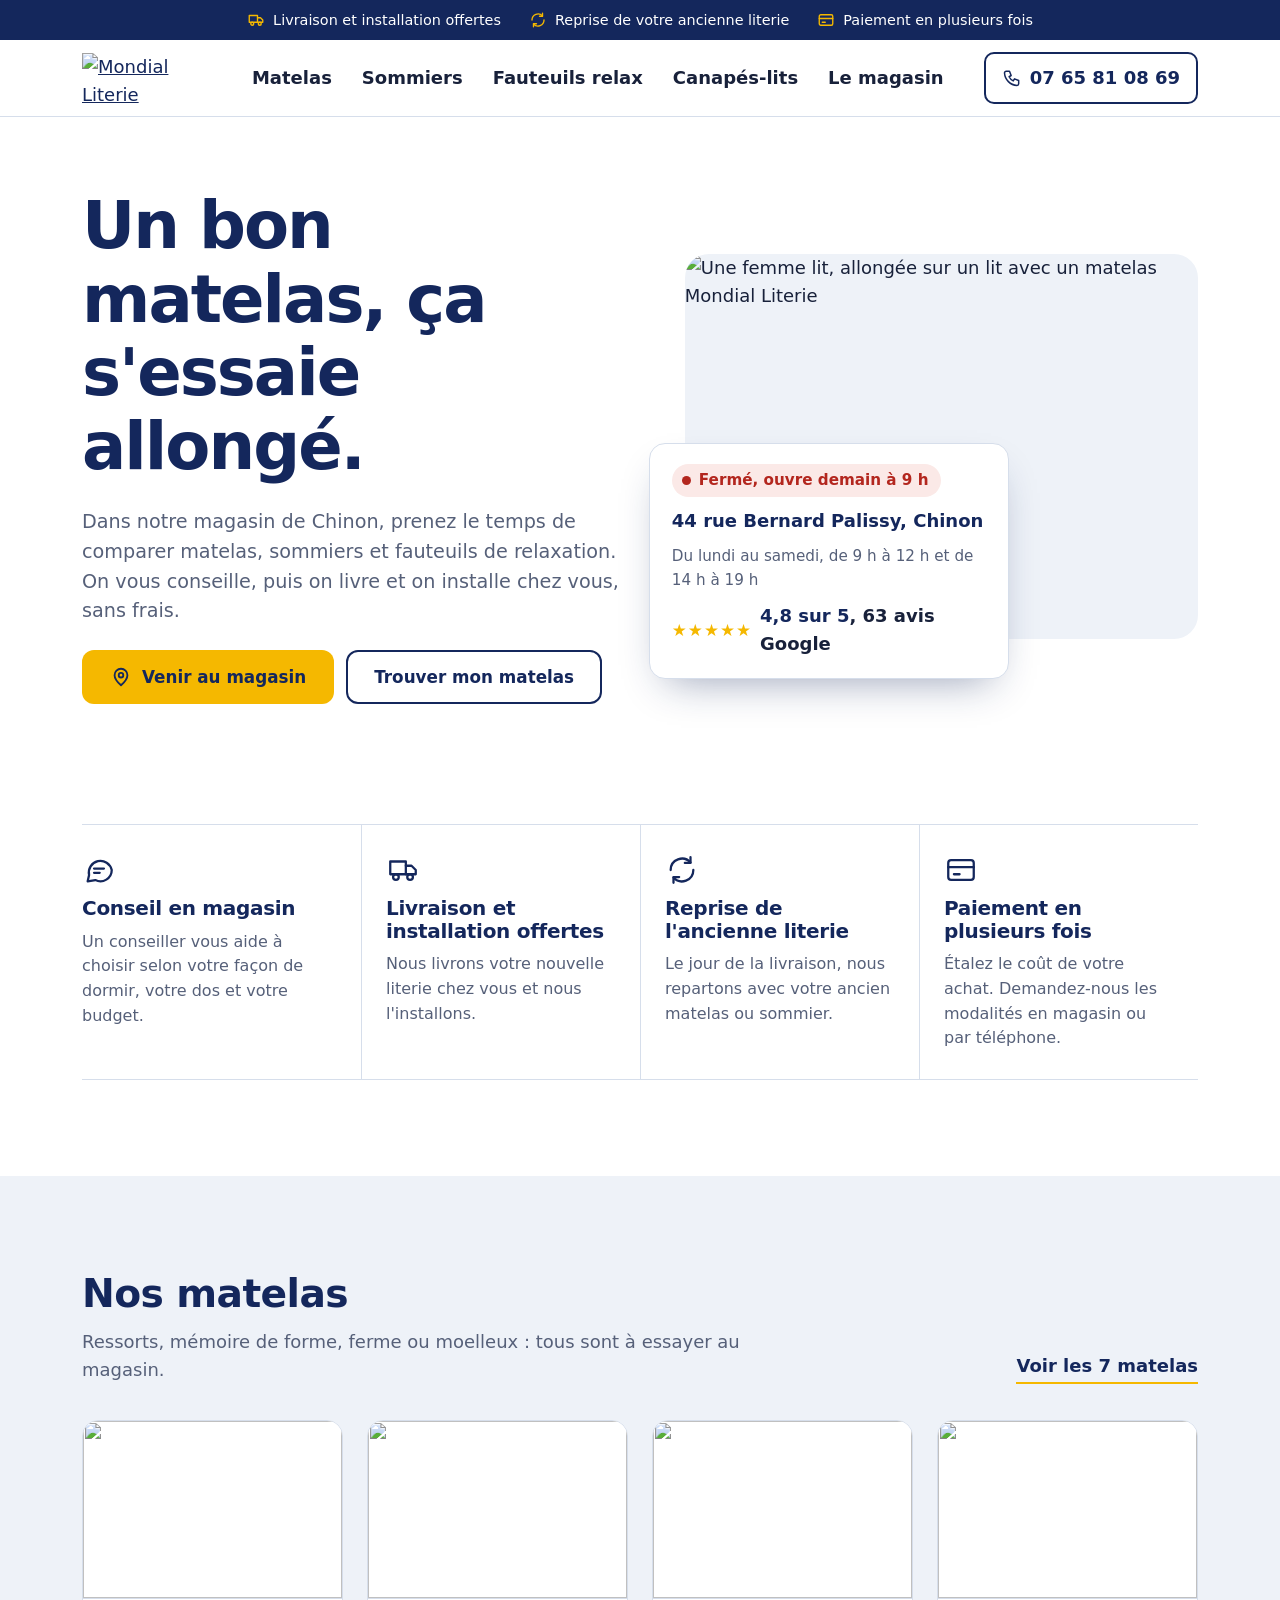
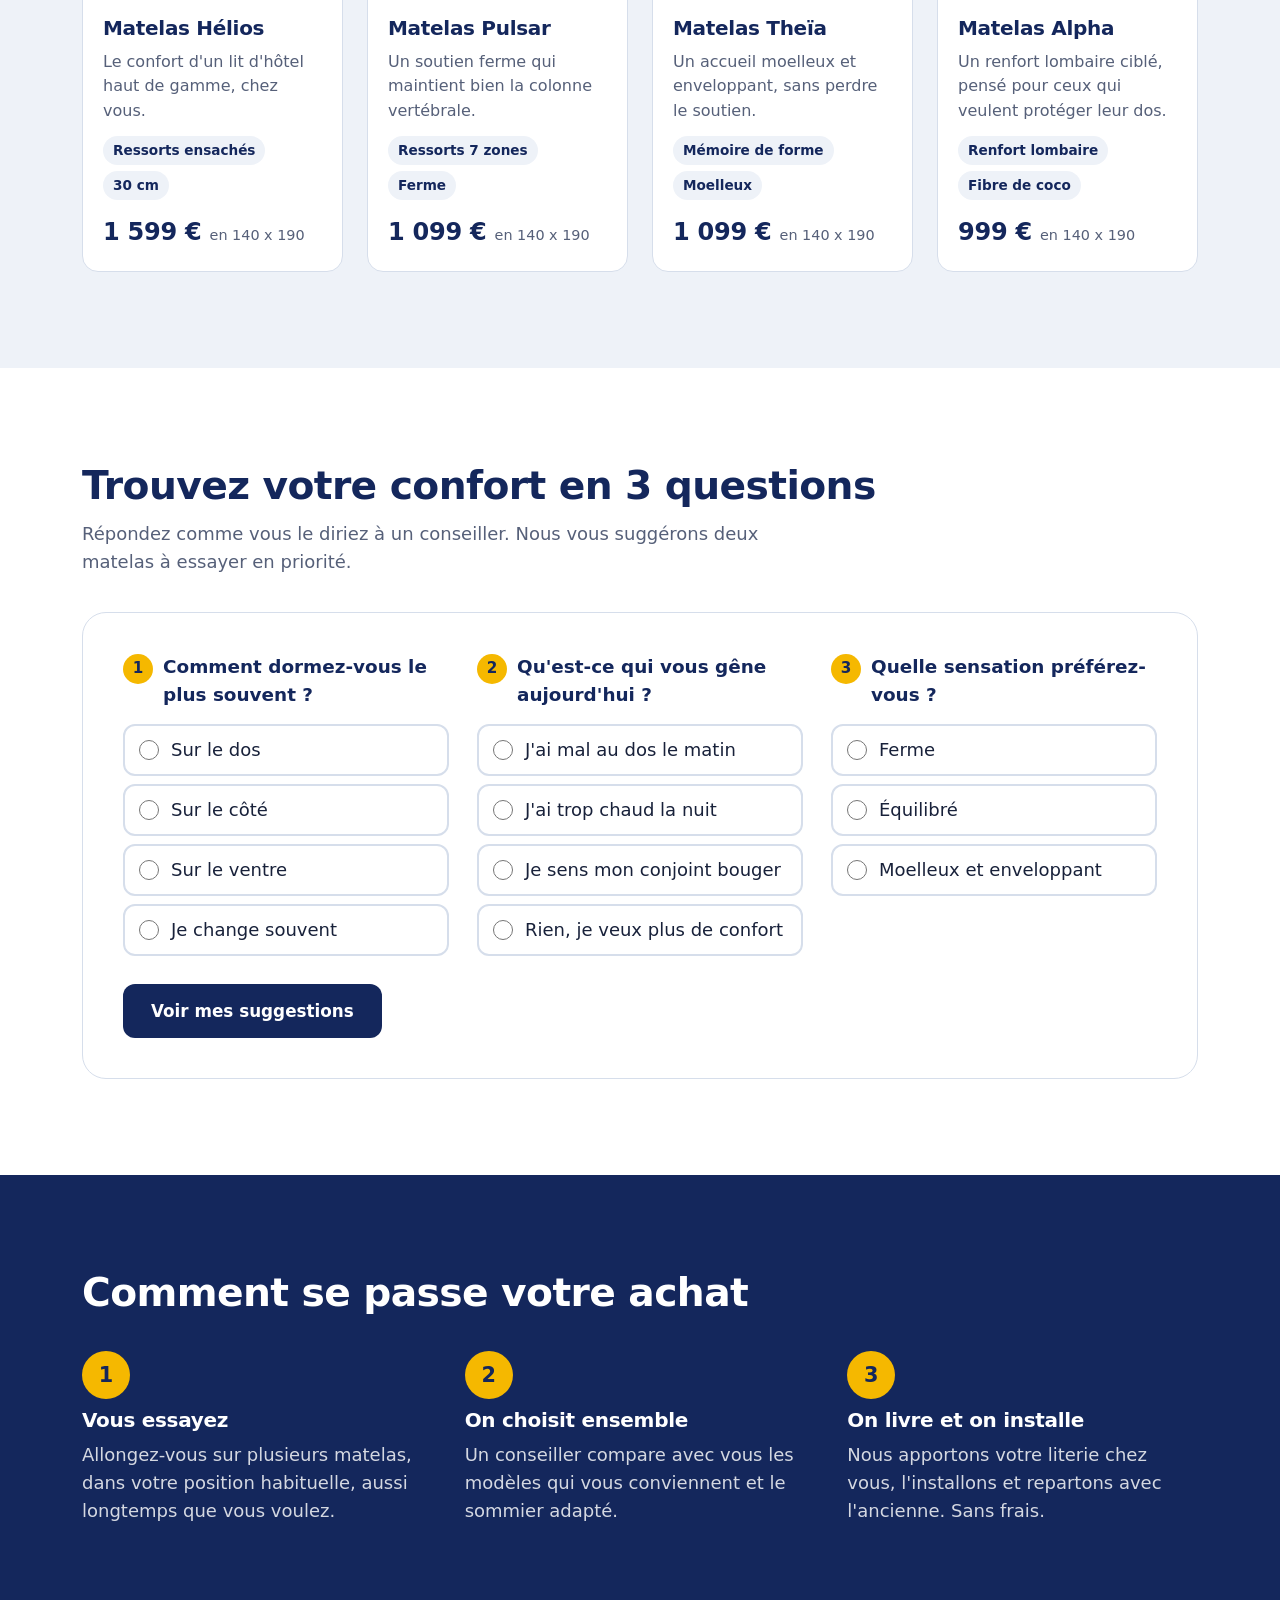
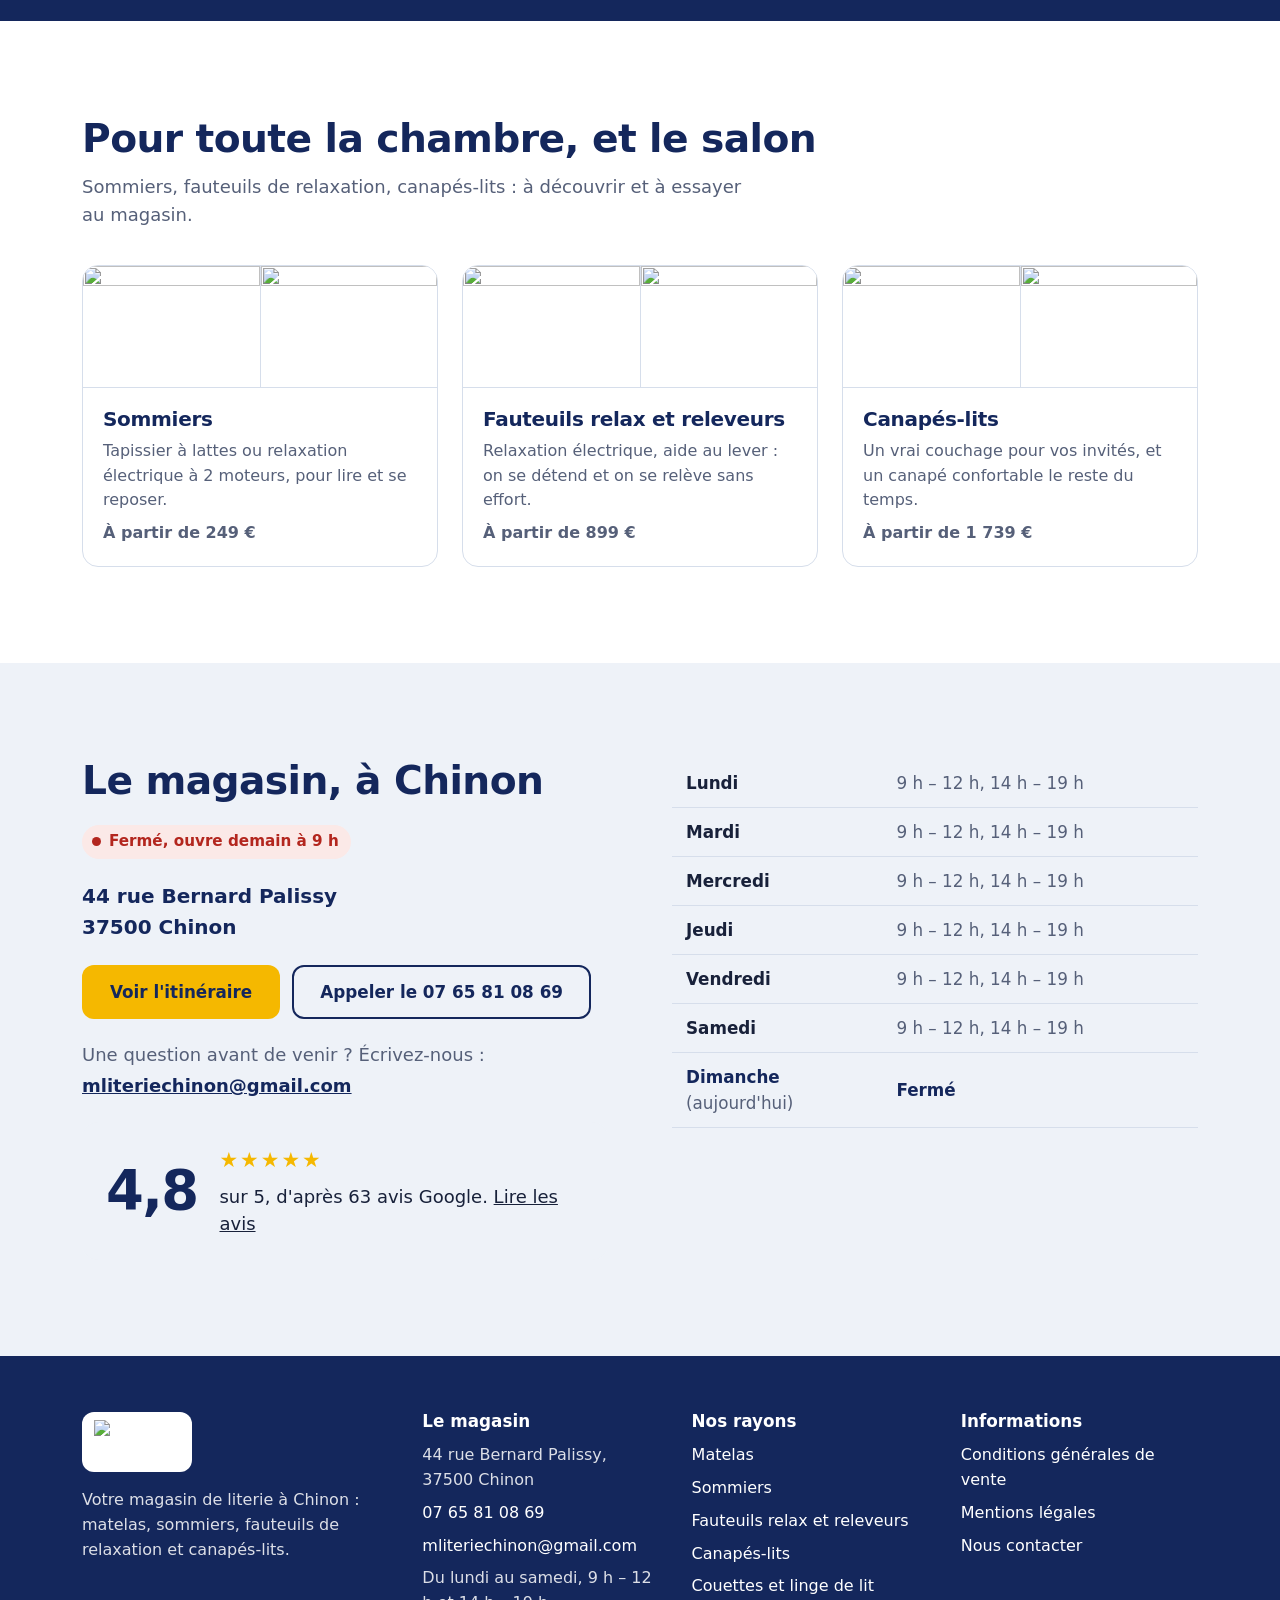
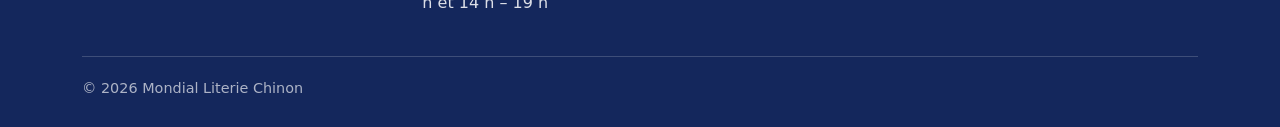
==== commit acb3c659: "Add files via upload" ====
--- a/index.html
+++ b/index.html
@@ -11,7 +11,512 @@
   <link rel="preconnect" href="https://fonts.gstatic.com" crossorigin>
   <link href="https://fonts.googleapis.com/css2?family=Figtree:wght@400;500;600;700;800&display=swap" rel="stylesheet">
   <link rel="preload" as="image" href="https://www.mondial-literie.fr/modules/tvcmsslider/views/img/medium/demo_img_1.jpg">
-  <link rel="stylesheet" href="assets/style.css">
+  <style>
+/* Mondial Literie Chinon — feuille de style unique */
+
+:root {
+  --nuit: #14275c;
+  --nuit-2: #1e3678;
+  --etoile: #f5b800;
+  --etoile-fonce: #dca400;
+  --drap: #eef2f8;
+  --encre: #18213a;
+  --ardoise: #566079;
+  --trait: #d6deeb;
+  --blanc: #ffffff;
+  --ouvert: #17794a;
+  --ferme: #b3261e;
+  --r-s: 10px;
+  --r-m: 16px;
+  --r-l: 24px;
+  --largeur: 1180px;
+  --gouttiere: clamp(16px, 4vw, 32px);
+}
+
+*,
+*::before,
+*::after { box-sizing: border-box; }
+
+html { scroll-behavior: smooth; }
+[id], [tabindex="-1"] { scroll-margin-top: 110px; }
+@media (prefers-reduced-motion: reduce) {
+  html { scroll-behavior: auto; }
+  * { transition: none !important; animation: none !important; }
+}
+
+body {
+  margin: 0;
+  font-family: "Figtree", system-ui, -apple-system, "Segoe UI", sans-serif;
+  font-size: 18px;
+  line-height: 1.55;
+  color: var(--encre);
+  background: var(--blanc);
+  -webkit-font-smoothing: antialiased;
+}
+
+img { max-width: 100%; height: auto; display: block; }
+.grille-produits > *, .univers > *, .services > *, .guide__questions > *, .etapes > * { min-width: 0; }
+a { color: var(--nuit); }
+a:hover { color: var(--nuit-2); }
+
+:focus-visible {
+  outline: 3px solid var(--etoile);
+  outline-offset: 3px;
+  border-radius: 4px;
+}
+
+.sr-only {
+  position: absolute; width: 1px; height: 1px; padding: 0; margin: -1px;
+  overflow: hidden; clip: rect(0 0 0 0); white-space: nowrap; border: 0;
+}
+
+.conteneur {
+  width: 100%;
+  max-width: var(--largeur);
+  margin: 0 auto;
+  padding: 0 var(--gouttiere);
+}
+
+/* ---------- Titres ---------- */
+h1, h2, h3 { color: var(--nuit); line-height: 1.12; margin: 0; letter-spacing: -0.015em; }
+h1 { font-size: clamp(2.3rem, 5.2vw, 4.1rem); font-weight: 800; letter-spacing: -0.03em; }
+h2 { font-size: clamp(1.75rem, 3.2vw, 2.45rem); font-weight: 800; }
+h3 { font-size: 1.25rem; font-weight: 700; }
+p { margin: 0; }
+
+.intro { color: var(--ardoise); font-size: 1.125rem; max-width: 60ch; }
+.entete-section { display: grid; gap: 12px; margin-bottom: 36px; align-content: start; }
+.entete-section--ligne {
+  display: flex; flex-wrap: wrap; align-items: end; justify-content: space-between; gap: 16px;
+}
+
+/* ---------- Boutons ---------- */
+.btn {
+  display: inline-flex; align-items: center; justify-content: center; gap: 10px;
+  min-height: 54px; padding: 0 26px;
+  border-radius: 12px; border: 2px solid transparent;
+  font: inherit; font-weight: 700; font-size: 1.05rem;
+  text-decoration: none; cursor: pointer;
+  transition: background-color .15s ease, border-color .15s ease;
+}
+.btn svg { width: 22px; height: 22px; flex: none; }
+.btn--etoile { background: var(--etoile); color: var(--nuit); }
+.btn--etoile:hover { background: var(--etoile-fonce); color: var(--nuit); }
+.btn--nuit { background: var(--nuit); color: var(--blanc); }
+.btn--nuit:hover { background: var(--nuit-2); color: var(--blanc); }
+.btn--contour { border-color: var(--nuit); color: var(--nuit); background: transparent; }
+.btn--contour:hover { background: var(--drap); }
+.btn--clair { border-color: rgba(255,255,255,.6); color: var(--blanc); background: transparent; }
+.btn--clair:hover { background: rgba(255,255,255,.1); color: var(--blanc); }
+.btn--plein { width: 100%; }
+
+.lien-fleche {
+  font-weight: 700; text-decoration: none; border-bottom: 2px solid var(--etoile);
+  padding-bottom: 2px; white-space: nowrap;
+}
+
+/* ---------- Bandeau services ---------- */
+.bandeau {
+  background: var(--nuit); color: var(--blanc); font-size: .9rem; font-weight: 500;
+}
+.bandeau ul {
+  list-style: none; margin: 0 auto; padding: 9px var(--gouttiere);
+  max-width: var(--largeur);
+  display: flex; gap: 28px; justify-content: center;
+  overflow-x: auto; white-space: nowrap; scrollbar-width: none;
+}
+.bandeau ul::-webkit-scrollbar { display: none; }
+.bandeau li { display: inline-flex; align-items: center; gap: 8px; }
+.bandeau svg { width: 18px; height: 18px; color: var(--etoile); flex: none; }
+@media (max-width: 760px) { .bandeau ul { justify-content: flex-start; } }
+
+/* ---------- En-tête ---------- */
+.entete {
+  position: sticky; top: 0; z-index: 30;
+  background: rgba(255,255,255,.97);
+  border-bottom: 1px solid var(--trait);
+}
+.entete .conteneur {
+  display: flex; align-items: center; gap: 28px; min-height: 76px;
+}
+.logo img { height: 50px; width: auto; }
+.nav { margin-left: auto; }
+.nav ul { list-style: none; margin: 0; padding: 0; display: flex; gap: 6px; }
+.nav a {
+  display: block; padding: 10px 12px; border-radius: 8px;
+  text-decoration: none; font-weight: 600; color: var(--encre);
+}
+.nav a:hover, .nav a[aria-current="page"] { background: var(--drap); color: var(--nuit); }
+.entete__tel {
+  display: inline-flex; align-items: center; gap: 8px;
+  font-weight: 700; text-decoration: none; white-space: nowrap;
+  padding: 10px 16px; border-radius: 10px; border: 2px solid var(--nuit);
+}
+.entete__tel svg { width: 20px; height: 20px; }
+.entete__menu {
+  display: none; margin-left: auto;
+  background: none; border: 2px solid var(--trait); border-radius: 10px;
+  width: 48px; height: 48px; cursor: pointer; color: var(--nuit);
+}
+.entete__menu svg { width: 24px; height: 24px; }
+
+@media (max-width: 980px) {
+  .entete__menu { display: inline-grid; place-items: center; }
+  .entete__tel { display: none; }
+  .nav {
+    display: none; position: absolute; left: 0; right: 0; top: 100%;
+    background: var(--blanc); border-bottom: 1px solid var(--trait);
+    padding: 8px var(--gouttiere) 16px;
+  }
+  .nav.est-ouvert { display: block; }
+  .nav ul { flex-direction: column; }
+  .nav a { padding: 14px 12px; font-size: 1.1rem; }
+  .logo img { height: 42px; }
+}
+
+/* ---------- Héros (accueil) ---------- */
+.heros { padding: clamp(36px, 6vw, 72px) 0 clamp(56px, 8vw, 96px); }
+.heros .conteneur {
+  display: grid; grid-template-columns: 1.05fr 1fr; gap: clamp(32px, 5vw, 64px); align-items: center;
+}
+.heros__texte { display: grid; gap: 24px; }
+.heros__texte .intro { font-size: 1.2rem; }
+.heros__actions { display: flex; flex-wrap: wrap; gap: 12px; }
+.heros__visuel { position: relative; }
+.heros__photo {
+  width: 100%; aspect-ratio: 4 / 3; object-fit: cover; object-position: 100% 50%;
+  border-radius: var(--r-l); background: var(--drap);
+}
+.carte-magasin {
+  position: absolute; left: -36px; bottom: -40px; width: min(360px, 88%);
+  background: var(--blanc); border-radius: var(--r-m);
+  border: 1px solid var(--trait);
+  box-shadow: 0 18px 40px -18px rgba(20, 39, 92, .45);
+  padding: 20px 22px; display: grid; gap: 10px;
+}
+.carte-magasin__adresse { font-weight: 700; color: var(--nuit); }
+.carte-magasin__horaires { color: var(--ardoise); font-size: .95rem; }
+
+.heros .conteneur > *, .fiche__grille > *, .magasin > *, .deux-colonnes > * { min-width: 0; }
+@media (max-width: 900px) {
+  .heros .conteneur { grid-template-columns: minmax(0, 1fr); }
+  .carte-magasin { position: static; width: auto; margin-top: -48px; margin-inline: 14px; }
+}
+
+/* Statut ouvert / fermé */
+.statut {
+  display: inline-flex; align-items: center; gap: 8px; width: fit-content;
+  font-weight: 700; font-size: .95rem; padding: 5px 12px 5px 10px; border-radius: 999px;
+  background: var(--drap); color: var(--ardoise);
+}
+.statut::before {
+  content: ""; width: 9px; height: 9px; border-radius: 50%; background: currentColor;
+}
+.statut.est-ouvert { background: #e3f3ea; color: var(--ouvert); }
+.statut.est-ferme { background: #fbe9e7; color: var(--ferme); }
+
+/* Note Google */
+.note {
+  display: inline-flex; align-items: center; gap: 8px; text-decoration: none;
+  color: var(--encre); font-weight: 600;
+}
+.note__etoiles { color: var(--etoile); letter-spacing: 1px; font-size: 1.05rem; }
+.note strong { color: var(--nuit); }
+
+/* ---------- Sections ---------- */
+.section { padding: clamp(56px, 8vw, 96px) 0; }
+.section--drap { background: var(--drap); }
+.section--nuit { background: var(--nuit); color: var(--blanc); }
+.section--nuit h2, .section--nuit h3 { color: var(--blanc); }
+.section--nuit .intro { color: rgba(255,255,255,.8); }
+
+/* Services */
+.services {
+  display: grid; grid-template-columns: repeat(4, 1fr); gap: 0;
+  border-top: 1px solid var(--trait); border-bottom: 1px solid var(--trait);
+}
+.service { padding: 28px 24px 28px 0; display: grid; gap: 10px; align-content: start; }
+.service + .service { padding-left: 24px; border-left: 1px solid var(--trait); }
+.service svg { width: 34px; height: 34px; color: var(--nuit); }
+.service p { color: var(--ardoise); font-size: 1rem; }
+@media (max-width: 900px) {
+  .services { grid-template-columns: 1fr 1fr; }
+  .service:nth-child(3) { border-left: 0; padding-left: 0; }
+  .service:nth-child(n+3) { border-top: 1px solid var(--trait); }
+}
+@media (max-width: 560px) {
+  .services { grid-template-columns: 1fr; }
+  .service, .service + .service { padding: 22px 0; border-left: 0; }
+  .service + .service { border-top: 1px solid var(--trait); }
+}
+
+/* ---------- Cartes produits ---------- */
+.grille-produits {
+  display: grid; gap: 24px;
+  grid-template-columns: repeat(auto-fill, minmax(250px, 1fr));
+}
+.produit {
+  position: relative;
+  display: grid; grid-template-rows: auto 1fr; grid-template-columns: minmax(0, 1fr);
+  background: var(--blanc); border: 1px solid var(--trait); border-radius: var(--r-m);
+  overflow: hidden; transition: border-color .15s ease;
+}
+.produit:hover { border-color: var(--nuit); }
+.produit__image {
+  aspect-ratio: 289 / 199; background: var(--blanc); overflow: hidden;
+  border-bottom: 1px solid var(--trait);
+}
+.produit__image img { width: 100%; height: 100%; object-fit: cover; }
+.produit__corps { padding: 18px 20px 20px; display: grid; gap: 10px; align-content: start; }
+.produit__nom { font-size: 1.25rem; font-weight: 700; }
+.produit__nom a { text-decoration: none; color: var(--nuit); }
+.produit__nom a::after { content: ""; position: absolute; inset: 0; }
+.produit__accroche { color: var(--ardoise); font-size: 1rem; }
+.produit__specs { display: flex; flex-wrap: wrap; gap: 6px; margin: 2px 0 4px; padding: 0; list-style: none; }
+.produit__specs li {
+  font-size: .85rem; font-weight: 600; color: var(--nuit);
+  background: var(--drap); padding: 4px 10px; border-radius: 999px;
+}
+.produit__prix { display: flex; align-items: baseline; gap: 8px; flex-wrap: wrap; margin-top: auto; }
+.prix { font-size: 1.5rem; font-weight: 800; color: var(--nuit); letter-spacing: -0.01em; }
+.prix-mention { color: var(--ardoise); font-size: .9rem; }
+
+/* Filtres */
+.filtres { display: flex; flex-wrap: wrap; gap: 10px; margin-bottom: 28px; }
+.filtre {
+  font: inherit; font-weight: 600; font-size: 1rem;
+  min-height: 46px; padding: 0 18px; border-radius: 999px;
+  border: 2px solid var(--trait); background: var(--blanc); color: var(--encre); cursor: pointer;
+}
+.filtre:hover { border-color: var(--nuit); }
+.filtre[aria-pressed="true"] { background: var(--nuit); border-color: var(--nuit); color: var(--blanc); }
+.compteur { color: var(--ardoise); font-size: 1rem; margin-bottom: 18px; }
+
+/* ---------- Guide 3 questions ---------- */
+.guide {
+  background: var(--blanc); border-radius: var(--r-l); border: 1px solid var(--trait);
+  padding: clamp(22px, 4vw, 40px);
+  display: grid; gap: 28px;
+}
+.guide__questions { display: grid; grid-template-columns: repeat(3, 1fr); gap: 28px; }
+.question { border: 0; margin: 0; padding: 0; min-width: 0; }
+.question legend {
+  font-weight: 800; color: var(--nuit); font-size: 1.15rem; margin-bottom: 14px; padding: 0;
+  display: flex; gap: 10px; align-items: baseline;
+}
+.question__num {
+  flex: none; display: inline-grid; place-items: center;
+  width: 30px; height: 30px; border-radius: 50%;
+  background: var(--etoile); color: var(--nuit); font-size: .95rem;
+}
+.choix { display: grid; gap: 8px; }
+.choix label {
+  display: flex; align-items: center; gap: 12px;
+  min-height: 52px; padding: 10px 14px; border-radius: 12px;
+  border: 2px solid var(--trait); cursor: pointer; font-weight: 500;
+}
+.choix input { width: 20px; height: 20px; accent-color: var(--nuit); flex: none; margin: 0; }
+.choix label:hover { border-color: var(--nuit); }
+.choix label:has(input:checked) { border-color: var(--nuit); background: var(--drap); font-weight: 700; }
+.guide__pied { display: flex; flex-wrap: wrap; align-items: center; gap: 16px; }
+.guide__aide { color: var(--ardoise); font-size: .95rem; }
+.guide__resultat:empty { display: none; }
+.resultat {
+  border-top: 1px solid var(--trait); padding-top: 26px; display: grid; gap: 18px;
+}
+.resultat__produits { display: grid; grid-template-columns: repeat(auto-fit, minmax(240px, 1fr)); gap: 16px; }
+.reco {
+  display: grid; grid-template-columns: 96px 1fr; gap: 16px; align-items: center;
+  border: 1px solid var(--trait); border-radius: var(--r-m); padding: 12px; text-decoration: none; color: var(--encre);
+}
+.reco:hover { border-color: var(--nuit); }
+.reco img { width: 96px; height: 66px; object-fit: cover; border-radius: 8px; }
+.reco strong { color: var(--nuit); display: block; font-size: 1.1rem; }
+.reco span { color: var(--ardoise); font-size: .95rem; }
+@media (max-width: 900px) { .guide__questions { grid-template-columns: 1fr; } }
+
+/* ---------- Étapes ---------- */
+.etapes { list-style: none; margin: 0; padding: 0; display: grid; grid-template-columns: repeat(3, 1fr); gap: 32px; counter-reset: etape; }
+.etape { display: grid; gap: 10px; align-content: start; counter-increment: etape; }
+.etape::before {
+  content: counter(etape);
+  width: 48px; height: 48px; border-radius: 50%;
+  display: grid; place-items: center;
+  font-weight: 800; font-size: 1.3rem; color: var(--nuit); background: var(--etoile);
+}
+.etape p { color: rgba(255,255,255,.82); }
+@media (max-width: 820px) { .etapes { grid-template-columns: 1fr; } }
+
+/* ---------- Univers ---------- */
+.univers { display: grid; grid-template-columns: repeat(3, 1fr); gap: 24px; }
+.univers__carte {
+  position: relative; border-radius: var(--r-m); border: 1px solid var(--trait); overflow: hidden;
+  display: grid; grid-template-rows: auto 1fr; background: var(--blanc);
+}
+.univers__carte:hover { border-color: var(--nuit); }
+.univers__carte { grid-template-columns: minmax(0, 1fr); }
+.univers__images { display: grid; grid-template-columns: repeat(2, minmax(0, 1fr)); background: var(--blanc); border-bottom: 1px solid var(--trait); }
+.univers__images img { aspect-ratio: 289 / 199; object-fit: cover; width: 100%; height: auto; }
+.univers__images img + img { border-left: 1px solid var(--trait); }
+.univers__corps { padding: 20px; display: grid; gap: 8px; align-content: start; }
+.univers__corps a { text-decoration: none; }
+.univers__corps a::after { content: ""; position: absolute; inset: 0; }
+.univers__corps p { color: var(--ardoise); font-size: 1rem; }
+.univers__prix { font-weight: 700; color: var(--nuit); }
+@media (max-width: 900px) { .univers { grid-template-columns: 1fr; } }
+
+/* ---------- Avis + magasin ---------- */
+.magasin { display: grid; grid-template-columns: 1fr 1fr; gap: clamp(28px, 5vw, 64px); align-items: start; }
+.magasin__infos { display: grid; gap: 22px; }
+.magasin__adresse { font-size: 1.25rem; font-weight: 700; color: var(--nuit); }
+.magasin__actions { display: flex; flex-wrap: wrap; gap: 12px; }
+.magasin__contact { display: grid; gap: 4px; color: var(--ardoise); }
+.magasin__contact a { font-weight: 600; }
+.horaires { width: 100%; border-collapse: collapse; font-size: 1.05rem; }
+.horaires th, .horaires td { text-align: left; padding: 11px 14px; border-bottom: 1px solid var(--trait); }
+.horaires th { font-weight: 600; width: 40%; }
+.horaires td { color: var(--ardoise); }
+.horaires tr.aujourdhui th, .horaires tr.aujourdhui td { background: var(--drap); color: var(--nuit); font-weight: 700; }
+.horaires tr.aujourdhui th::after { content: " (aujourd'hui)"; font-weight: 500; color: var(--ardoise); }
+
+.avis-bloc {
+  display: grid; grid-template-columns: auto 1fr; gap: 6px 22px; align-items: center;
+  padding: 22px 24px; border-radius: var(--r-m); background: var(--drap);
+}
+.avis-bloc__note { grid-row: span 2; font-size: 3.4rem; font-weight: 800; color: var(--nuit); line-height: 1; letter-spacing: -0.03em; }
+.avis-bloc__etoiles { color: var(--etoile); font-size: 1.3rem; letter-spacing: 2px; }
+@media (max-width: 860px) { .magasin { grid-template-columns: 1fr; } }
+
+/* ---------- Pied de page ---------- */
+.pied { background: var(--nuit); color: rgba(255,255,255,.85); padding: 56px 0 28px; font-size: 1rem; }
+.pied a { color: var(--blanc); text-decoration: none; }
+.pied a:hover { text-decoration: underline; }
+.pied__grille { display: grid; grid-template-columns: 1.3fr 1fr 1fr 1fr; gap: 32px; }
+.pied h2 { font-size: 1.05rem; color: var(--blanc); margin-bottom: 12px; letter-spacing: 0; }
+.pied ul { list-style: none; margin: 0; padding: 0; display: grid; gap: 8px; }
+.pied__logo { background: var(--blanc); border-radius: 12px; padding: 8px 12px; width: fit-content; margin-bottom: 16px; }
+.pied__logo img { height: 44px; width: auto; }
+.pied__bas { margin-top: 40px; padding-top: 20px; border-top: 1px solid rgba(255,255,255,.18); font-size: .9rem; color: rgba(255,255,255,.65); }
+@media (max-width: 900px) { .pied__grille { grid-template-columns: 1fr 1fr; } }
+@media (max-width: 560px) { .pied__grille { grid-template-columns: 1fr; } }
+
+/* ---------- Barre mobile collante ---------- */
+.barre-mobile { display: none; }
+@media (max-width: 760px) {
+  .barre-mobile {
+    display: flex; gap: 10px; align-items: center;
+    position: fixed; left: 0; right: 0; bottom: 0; z-index: 40;
+    padding: 10px 14px calc(10px + env(safe-area-inset-bottom));
+    background: var(--blanc); border-top: 1px solid var(--trait);
+    box-shadow: 0 -10px 24px -16px rgba(20,39,92,.35);
+  }
+  .barre-mobile .btn { flex: 1; min-height: 50px; padding: 0 12px; font-size: 1rem; }
+  .barre-mobile__prix { flex: none; display: grid; line-height: 1.15; }
+  .barre-mobile__prix strong { font-size: 1.2rem; color: var(--nuit); }
+  .barre-mobile__prix span { font-size: .8rem; color: var(--ardoise); }
+  body { padding-bottom: 76px; }
+}
+
+/* ---------- Page catalogue ---------- */
+.titre-page { padding: clamp(32px, 5vw, 56px) 0 clamp(24px, 4vw, 40px); background: var(--drap); }
+.titre-page .conteneur { display: grid; gap: 14px; }
+.fil { font-size: .95rem; color: var(--ardoise); }
+.fil ol { list-style: none; margin: 0; padding: 0; display: flex; flex-wrap: wrap; gap: 8px; }
+.fil li + li::before { content: "/"; margin-right: 8px; color: var(--trait); }
+.fil a { color: var(--ardoise); }
+
+.bandeau-aide {
+  display: flex; flex-wrap: wrap; align-items: center; justify-content: space-between; gap: 20px;
+  padding: 26px 28px; border-radius: var(--r-m); background: var(--nuit); color: var(--blanc); margin-top: 48px;
+}
+.bandeau-aide h2 { color: var(--blanc); font-size: 1.5rem; }
+.bandeau-aide p { color: rgba(255,255,255,.82); }
+.bandeau-aide__actions { display: flex; flex-wrap: wrap; gap: 12px; }
+
+/* ---------- Fiche produit ---------- */
+.fiche { padding: 28px 0 clamp(56px, 8vw, 88px); }
+.fiche__grille { display: grid; grid-template-columns: 1.1fr 1fr; gap: clamp(28px, 5vw, 64px); align-items: start; margin-top: 18px; }
+.fiche__visuel {
+  position: sticky; top: 100px;
+  background: var(--blanc); border: 1px solid var(--trait); border-radius: var(--r-l);
+  aspect-ratio: 1; display: grid; place-items: center; padding: 28px;
+}
+.fiche__visuel img { width: 100%; height: 100%; object-fit: contain; }
+.fiche__achat { display: grid; gap: 22px; }
+.fiche__nom { font-size: 1.05rem; font-weight: 700; color: var(--ardoise); }
+.fiche__achat h1 { font-size: clamp(2rem, 4vw, 3rem); }
+.fiche__resume { font-size: 1.15rem; color: var(--ardoise); }
+
+.tailles { border: 0; margin: 0; padding: 0; }
+.tailles legend { font-weight: 700; margin-bottom: 10px; padding: 0; }
+.tailles__liste { display: grid; grid-template-columns: repeat(3, 1fr); gap: 10px; }
+.tailles label {
+  display: grid; gap: 2px; text-align: center; cursor: pointer;
+  padding: 12px 8px; border-radius: 12px; border: 2px solid var(--trait);
+}
+.tailles label:hover { border-color: var(--nuit); }
+.tailles input { position: absolute; opacity: 0; pointer-events: none; }
+.tailles label:has(input:checked) { border-color: var(--nuit); background: var(--drap); }
+.tailles label:has(input:focus-visible) { outline: 3px solid var(--etoile); outline-offset: 2px; }
+.tailles strong { color: var(--nuit); font-size: 1.05rem; }
+.tailles span { color: var(--ardoise); font-size: .95rem; }
+
+.fiche__prix { display: grid; gap: 4px; }
+.fiche__prix .prix { font-size: 2.4rem; }
+.fiche__actions { display: grid; gap: 10px; }
+.fiche__actions-ligne { display: grid; grid-template-columns: 1fr 1fr; gap: 10px; }
+.fiche__actions-ligne .btn { padding: 0 12px; white-space: nowrap; }
+
+.garanties { list-style: none; margin: 0; padding: 18px 20px; display: grid; gap: 12px; border-radius: var(--r-m); background: var(--drap); }
+.garanties li { display: grid; grid-template-columns: 26px 1fr; gap: 12px; align-items: start; font-size: 1rem; }
+.garanties svg { width: 24px; height: 24px; color: var(--nuit); margin-top: 1px; }
+.garanties strong { color: var(--nuit); }
+
+.ressentis { display: grid; grid-template-columns: repeat(2, 1fr); gap: 0; border-top: 1px solid var(--trait); }
+.ressenti { padding: 26px 26px 26px 0; border-bottom: 1px solid var(--trait); display: grid; gap: 8px; }
+.ressenti:nth-child(even) { padding-left: 26px; border-left: 1px solid var(--trait); }
+.ressenti p { color: var(--ardoise); }
+@media (max-width: 700px) {
+  .ressentis { grid-template-columns: 1fr; }
+  .ressenti, .ressenti:nth-child(even) { padding: 22px 0; border-left: 0; }
+}
+
+.composition { list-style: none; margin: 0; padding: 0; counter-reset: couche; display: grid; gap: 0; }
+.composition li {
+  display: grid; grid-template-columns: 44px 1fr; align-items: center; gap: 14px;
+  padding: 14px 0; border-bottom: 1px solid var(--trait); counter-increment: couche;
+}
+.composition li::before {
+  content: counter(couche); width: 34px; height: 34px; border-radius: 50%;
+  display: grid; place-items: center; background: var(--drap); color: var(--nuit); font-weight: 700; font-size: .95rem;
+}
+.deux-colonnes { display: grid; grid-template-columns: 1fr 1fr; gap: clamp(28px, 5vw, 64px); }
+@media (max-width: 860px) { .deux-colonnes { grid-template-columns: 1fr; } }
+
+.pour-qui { display: grid; gap: 14px; }
+.pour-qui ul { margin: 0; padding-left: 1.2em; display: grid; gap: 8px; }
+.pour-qui li::marker { color: var(--etoile); }
+
+.faq { display: grid; gap: 12px; }
+.faq details { border: 1px solid var(--trait); border-radius: 12px; background: var(--blanc); }
+.faq summary {
+  cursor: pointer; list-style: none; padding: 18px 52px 18px 20px; font-weight: 700; color: var(--nuit);
+  position: relative;
+}
+.faq summary::-webkit-details-marker { display: none; }
+.faq summary::after {
+  content: "+"; position: absolute; right: 20px; top: 50%; transform: translateY(-50%);
+  font-size: 1.6rem; font-weight: 500; color: var(--nuit);
+}
+.faq details[open] summary::after { content: "–"; }
+.faq details p { padding: 0 20px 18px; color: var(--ardoise); }
+
+@media (max-width: 900px) {
+  .fiche__grille { grid-template-columns: 1fr; }
+  .fiche__visuel { position: static; aspect-ratio: 4 / 3; }
+}
+
+</style>
 </head>
 <body>
 
@@ -333,6 +838,195 @@
   <a class="btn btn--etoile" href="https://www.google.com/maps/search/?api=1&amp;query=Mondial+Literie+Chinon&amp;query_place_id=ChIJGQJpkeFB_UcRWI64xJ6NoHA" target="_blank" rel="noopener">Itinéraire</a>
 </div>
 
-<script src="assets/app.js" defer></script>
+<script>
+/* Mondial Literie Chinon — scripts légers (aucune dépendance) */
+(function () {
+  "use strict";
+
+  /* ---------- Horaires et statut ouvert / fermé ---------- */
+  // 0 = dimanche … 6 = samedi ; créneaux en heures décimales
+  var HORAIRES = {
+    0: [],
+    1: [[9, 12], [14, 19]],
+    2: [[9, 12], [14, 19]],
+    3: [[9, 12], [14, 19]],
+    4: [[9, 12], [14, 19]],
+    5: [[9, 12], [14, 19]],
+    6: [[9, 12], [14, 19]]
+  };
+  var JOURS = ["dimanche", "lundi", "mardi", "mercredi", "jeudi", "vendredi", "samedi"];
+
+  function maintenantParis() {
+    var parties = new Intl.DateTimeFormat("en-GB", {
+      timeZone: "Europe/Paris", weekday: "short", hour: "2-digit", minute: "2-digit", hourCycle: "h23"
+    }).formatToParts(new Date());
+    var lire = function (type) { return parties.find(function (p) { return p.type === type; }).value; };
+    var jours = { Sun: 0, Mon: 1, Tue: 2, Wed: 3, Thu: 4, Fri: 5, Sat: 6 };
+    return { jour: jours[lire("weekday")], minutes: parseInt(lire("hour"), 10) * 60 + parseInt(lire("minute"), 10) };
+  }
+
+  function statutMagasin() {
+    var t = maintenantParis();
+    var creneaux = HORAIRES[t.jour];
+    for (var i = 0; i < creneaux.length; i++) {
+      if (t.minutes >= creneaux[i][0] * 60 && t.minutes < creneaux[i][1] * 60) {
+        return { ouvert: true, texte: "Ouvert, ferme à " + creneaux[i][1] + " h" };
+      }
+    }
+    for (var d = 0; d < 8; d++) {
+      var jour = (t.jour + d) % 7;
+      var liste = HORAIRES[jour];
+      for (var j = 0; j < liste.length; j++) {
+        if (d > 0 || liste[j][0] * 60 > t.minutes) {
+          var quand = d === 0 ? "" : d === 1 ? " demain" : " " + JOURS[jour];
+          return { ouvert: false, texte: "Fermé, ouvre" + quand + " à " + liste[j][0] + " h" };
+        }
+      }
+    }
+    return { ouvert: false, texte: "Fermé" };
+  }
+
+  var statut = statutMagasin();
+  document.querySelectorAll("[data-statut]").forEach(function (el) {
+    el.textContent = statut.texte;
+    el.classList.add(statut.ouvert ? "est-ouvert" : "est-ferme");
+  });
+  var aujourdhui = maintenantParis().jour;
+  document.querySelectorAll(".horaires tr[data-jour]").forEach(function (tr) {
+    if (parseInt(tr.getAttribute("data-jour"), 10) === aujourdhui) tr.classList.add("aujourdhui");
+  });
+
+  /* ---------- Menu mobile ---------- */
+  var boutonMenu = document.querySelector(".entete__menu");
+  var nav = document.getElementById("nav-principale");
+  if (boutonMenu && nav) {
+    boutonMenu.addEventListener("click", function () {
+      var ouvert = nav.classList.toggle("est-ouvert");
+      boutonMenu.setAttribute("aria-expanded", ouvert ? "true" : "false");
+    });
+    nav.addEventListener("click", function (e) {
+      if (e.target.closest("a")) {
+        nav.classList.remove("est-ouvert");
+        boutonMenu.setAttribute("aria-expanded", "false");
+      }
+    });
+  }
+
+  /* ---------- Filtres du catalogue ---------- */
+  var filtres = document.querySelectorAll(".filtre");
+  if (filtres.length) {
+    var cartes = document.querySelectorAll("[data-tags]");
+    var compteur = document.querySelector("[data-compteur]");
+    filtres.forEach(function (bouton) {
+      bouton.addEventListener("click", function () {
+        var valeur = bouton.getAttribute("data-filtre");
+        filtres.forEach(function (b) { b.setAttribute("aria-pressed", b === bouton ? "true" : "false"); });
+        var visibles = 0;
+        cartes.forEach(function (carte) {
+          var tags = carte.getAttribute("data-tags").split(" ");
+          var montrer = valeur === "tous" || tags.indexOf(valeur) !== -1;
+          carte.hidden = !montrer;
+          if (montrer) visibles++;
+        });
+        if (compteur) compteur.textContent = visibles + " matelas";
+      });
+    });
+  }
+
+  /* ---------- Choix de la taille (fiche produit) ---------- */
+  var tailles = document.querySelectorAll('input[name="taille"]');
+  if (tailles.length) {
+    var majTaille = function () {
+      var choisi = document.querySelector('input[name="taille"]:checked');
+      if (!choisi) return;
+      var prix = choisi.getAttribute("data-prix");
+      document.querySelectorAll("[data-prix-affiche]").forEach(function (el) { el.textContent = prix; });
+      document.querySelectorAll("[data-taille-affichee]").forEach(function (el) { el.textContent = choisi.value; });
+      var lien = document.querySelector("[data-commander]");
+      if (lien) lien.href = choisi.getAttribute("data-url");
+    };
+    tailles.forEach(function (t) { t.addEventListener("change", majTaille); });
+    majTaille();
+  }
+
+  /* ---------- Guide « 3 questions » ---------- */
+  var guide = document.getElementById("guide-form");
+  if (guide) {
+    var IMG = "https://www.mondial-literie.fr/";
+    var MATELAS = {
+      helios:  { nom: "Matelas Hélios",  lien: "matelas-helios.html", img: IMG + "79-home_default/helios.jpg",  prix: "dès 1 599 €", pourquoi: "Accueil souple et soutien ferme, ressorts ensachés" },
+      pulsar:  { nom: "Matelas Pulsar",  lien: "matelas.html#pulsar",  img: IMG + "72-home_default/pulsar.jpg",  prix: "dès 1 099 €", pourquoi: "Ressorts 7 zones, soutien ferme" },
+      theia:   { nom: "Matelas Theïa",   lien: "matelas.html#theia",   img: IMG + "73-home_default/theia.jpg",   prix: "dès 1 099 €", pourquoi: "Mémoire de forme et ressorts souples, accueil enveloppant" },
+      alpha:   { nom: "Matelas Alpha",   lien: "matelas.html#alpha",   img: IMG + "126-home_default/alpha.jpg",  prix: "dès 999 €",   pourquoi: "Renfort lombaire ciblé" },
+      venus:   { nom: "Matelas Vénus",   lien: "matelas.html#venus",   img: IMG + "88-home_default/matelas-venus.jpg",   prix: "dès 805 €", pourquoi: "Soutien tonique, en moelleux, medium ou ferme" },
+      jupiter: { nom: "Matelas Jupiter", lien: "matelas.html#jupiter", img: IMG + "89-home_default/matelas-jupiter.jpg", prix: "dès 805 €", pourquoi: "Soutien moelleux, effet nuage" }
+    };
+    // Points attribués à chaque matelas selon les réponses
+    var POINTS = {
+      position: {
+        dos:     { alpha: 2, helios: 2, pulsar: 1, venus: 1 },
+        cote:    { theia: 3, jupiter: 2, helios: 1 },
+        ventre:  { pulsar: 3, alpha: 1, venus: 1 },
+        change:  { helios: 2, venus: 2, theia: 1 }
+      },
+      gene: {
+        dos:      { alpha: 3, pulsar: 2, helios: 1 },
+        chaleur:  { helios: 3, pulsar: 1, theia: 1, alpha: 1 },
+        partenaire: { helios: 3, pulsar: 1, theia: 1 },
+        confort:  { helios: 1, venus: 1, jupiter: 1, theia: 1 }
+      },
+      sensation: {
+        ferme:      { pulsar: 3, alpha: 2, helios: 2, venus: 1 },
+        equilibre:  { venus: 3, helios: 2, alpha: 1 },
+        moelleux:   { theia: 3, jupiter: 3 }
+      }
+    };
+    var CONSEILS = {
+      cote: "Sur le côté, un accueil plus souple laisse l'épaule et la hanche s'enfoncer légèrement.",
+      ventre: "Sur le ventre, un soutien ferme évite que le bassin ne s'affaisse.",
+      dos: "Sur le dos, un bon maintien du creux des reins est la priorité.",
+      change: "Si vous changez souvent de position, visez un confort polyvalent, ni trop ferme ni trop souple."
+    };
+
+    var resultat = document.getElementById("guide-resultat");
+    var aide = guide.querySelector(".guide__aide");
+
+    guide.addEventListener("submit", function (e) {
+      e.preventDefault();
+      var donnees = new FormData(guide);
+      var reponses = { position: donnees.get("position"), gene: donnees.get("gene"), sensation: donnees.get("sensation") };
+      if (!reponses.position || !reponses.gene || !reponses.sensation) {
+        aide.textContent = "Répondez aux 3 questions pour voir nos conseils.";
+        return;
+      }
+      var scores = {};
+      Object.keys(reponses).forEach(function (q) {
+        var pts = POINTS[q][reponses[q]] || {};
+        Object.keys(pts).forEach(function (m) { scores[m] = (scores[m] || 0) + pts[m]; });
+      });
+      var classement = Object.keys(scores).sort(function (a, b) { return scores[b] - scores[a]; }).slice(0, 2);
+      var cartes = classement.map(function (cle) {
+        var m = MATELAS[cle];
+        return '<a class="reco" href="' + m.lien + '"><img src="' + m.img + '" alt="" width="96" height="66" loading="lazy">' +
+          '<div><strong>' + m.nom + '</strong><span>' + m.pourquoi + '</span><br><span>' + m.prix + '</span></div></a>';
+      }).join("");
+      resultat.innerHTML =
+        '<div class="resultat">' +
+          '<h3>Nos deux suggestions pour vous</h3>' +
+          '<p class="intro">' + CONSEILS[reponses.position] + ' Le mieux reste de les comparer allongé : venez les essayer au magasin, un conseiller affinera avec vous.</p>' +
+          '<div class="resultat__produits">' + cartes + '</div>' +
+          '<div class="heros__actions">' +
+            '<a class="btn btn--etoile" href="https://www.google.com/maps/search/?api=1&query=Mondial+Literie+Chinon&query_place_id=ChIJGQJpkeFB_UcRWI64xJ6NoHA" target="_blank" rel="noopener">Venir les essayer</a>' +
+            '<a class="btn btn--contour" href="tel:+33765810869">Appeler le magasin</a>' +
+          '</div>' +
+        '</div>';
+      aide.textContent = "";
+      resultat.querySelector("h3").setAttribute("tabindex", "-1");
+      resultat.querySelector("h3").focus();
+    });
+  }
+})();
+
+</script>
 </body>
 </html>
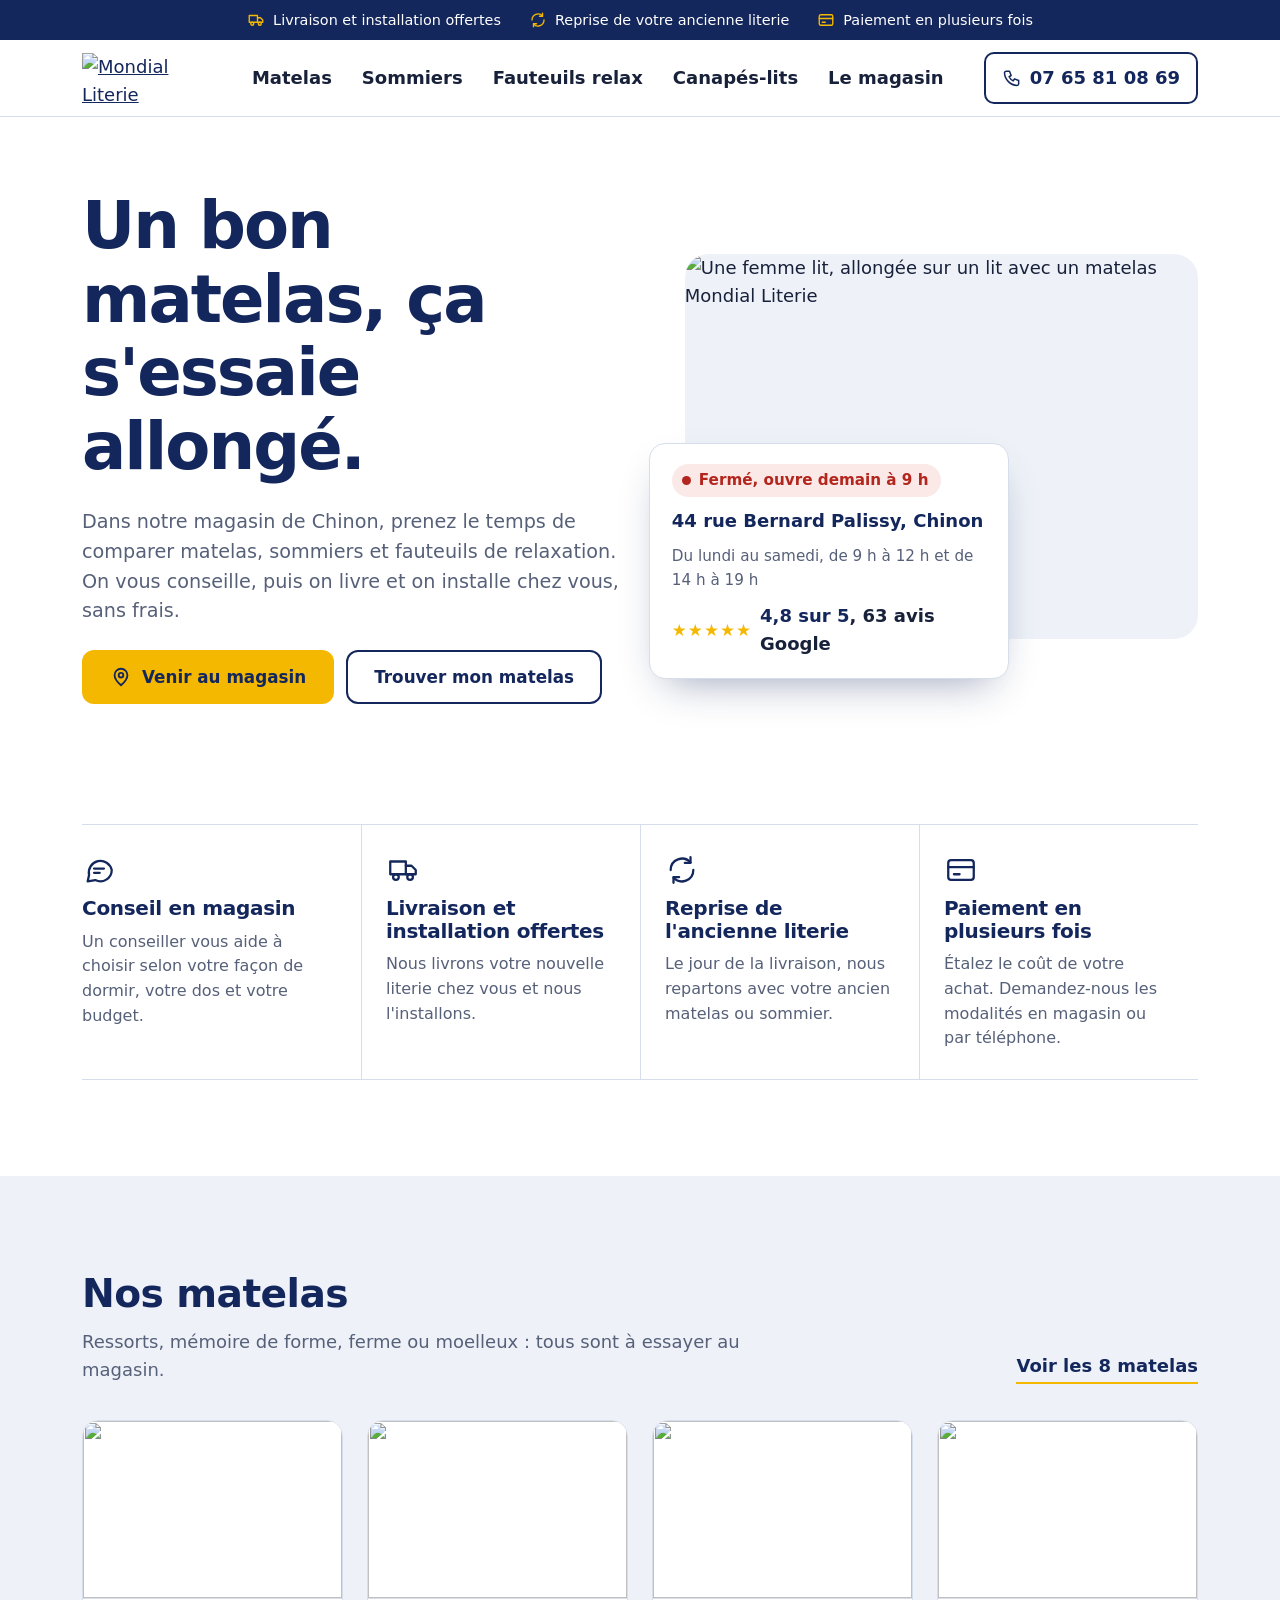
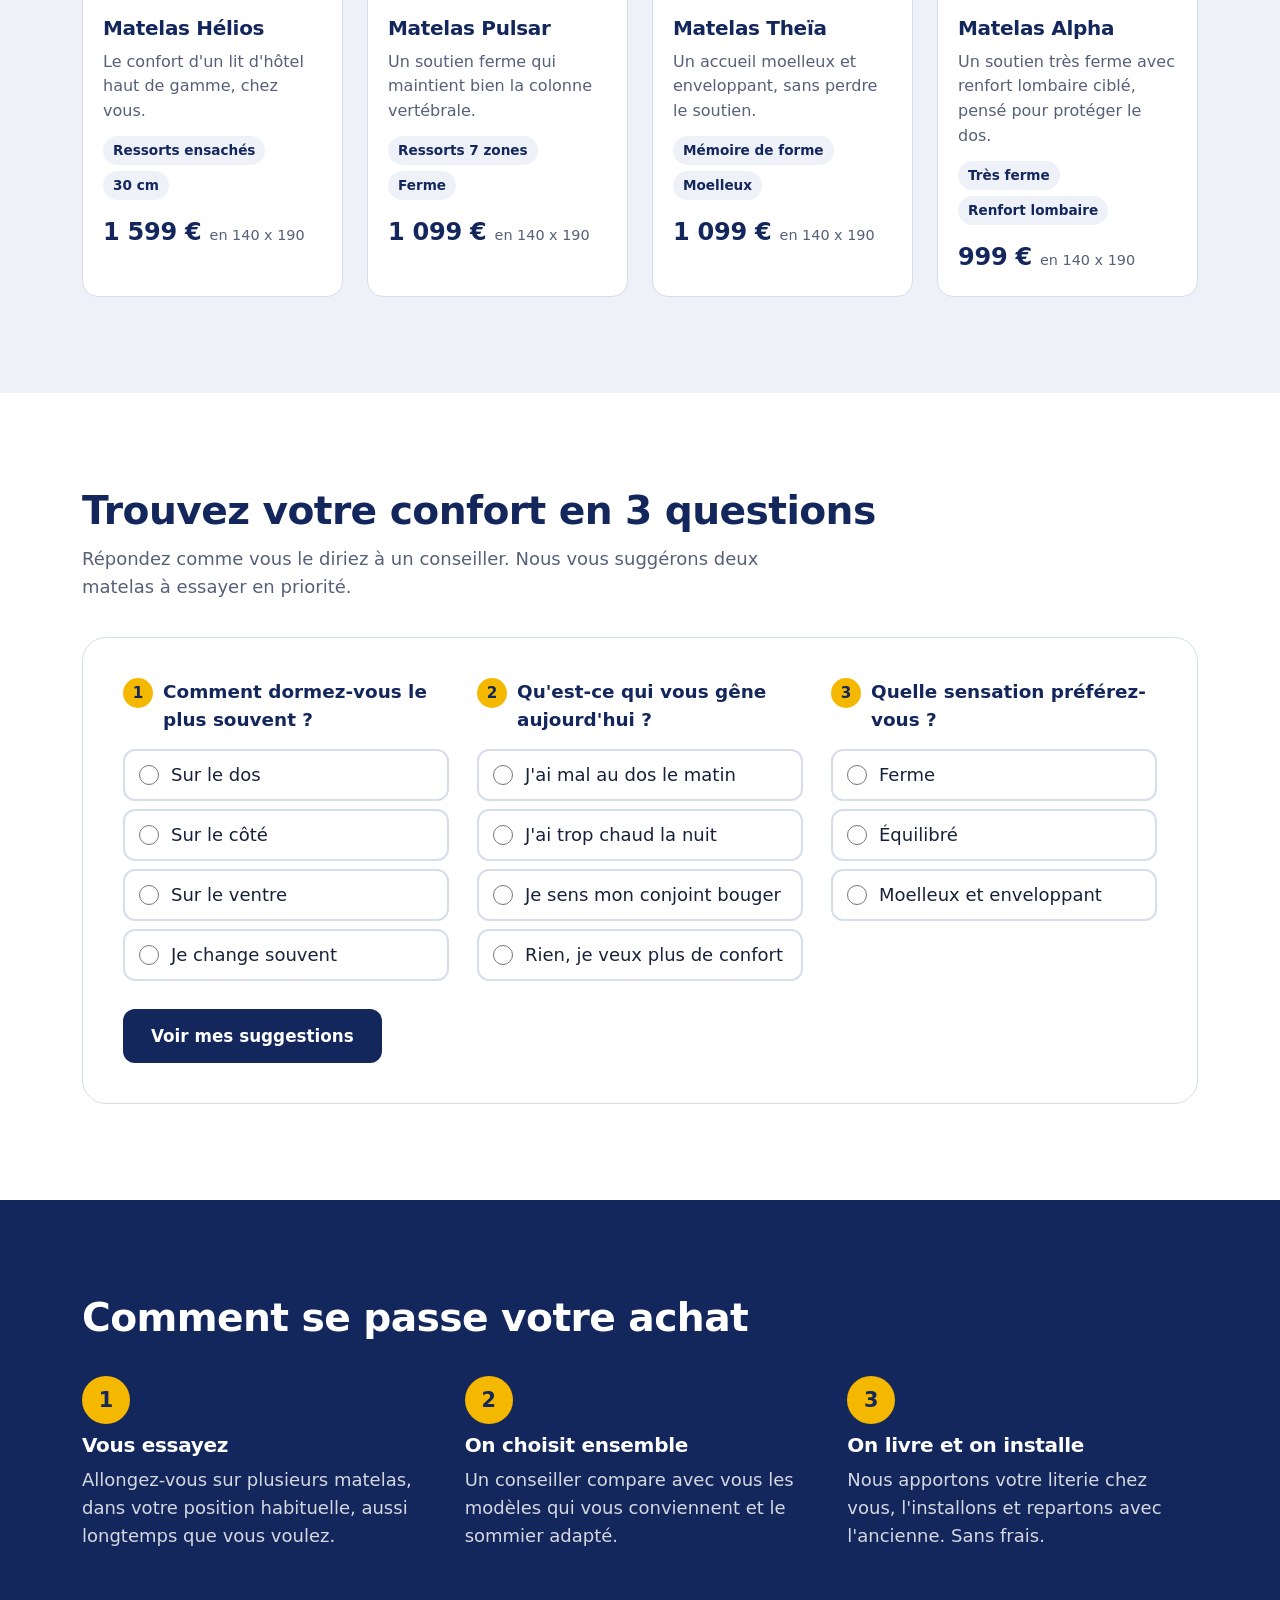
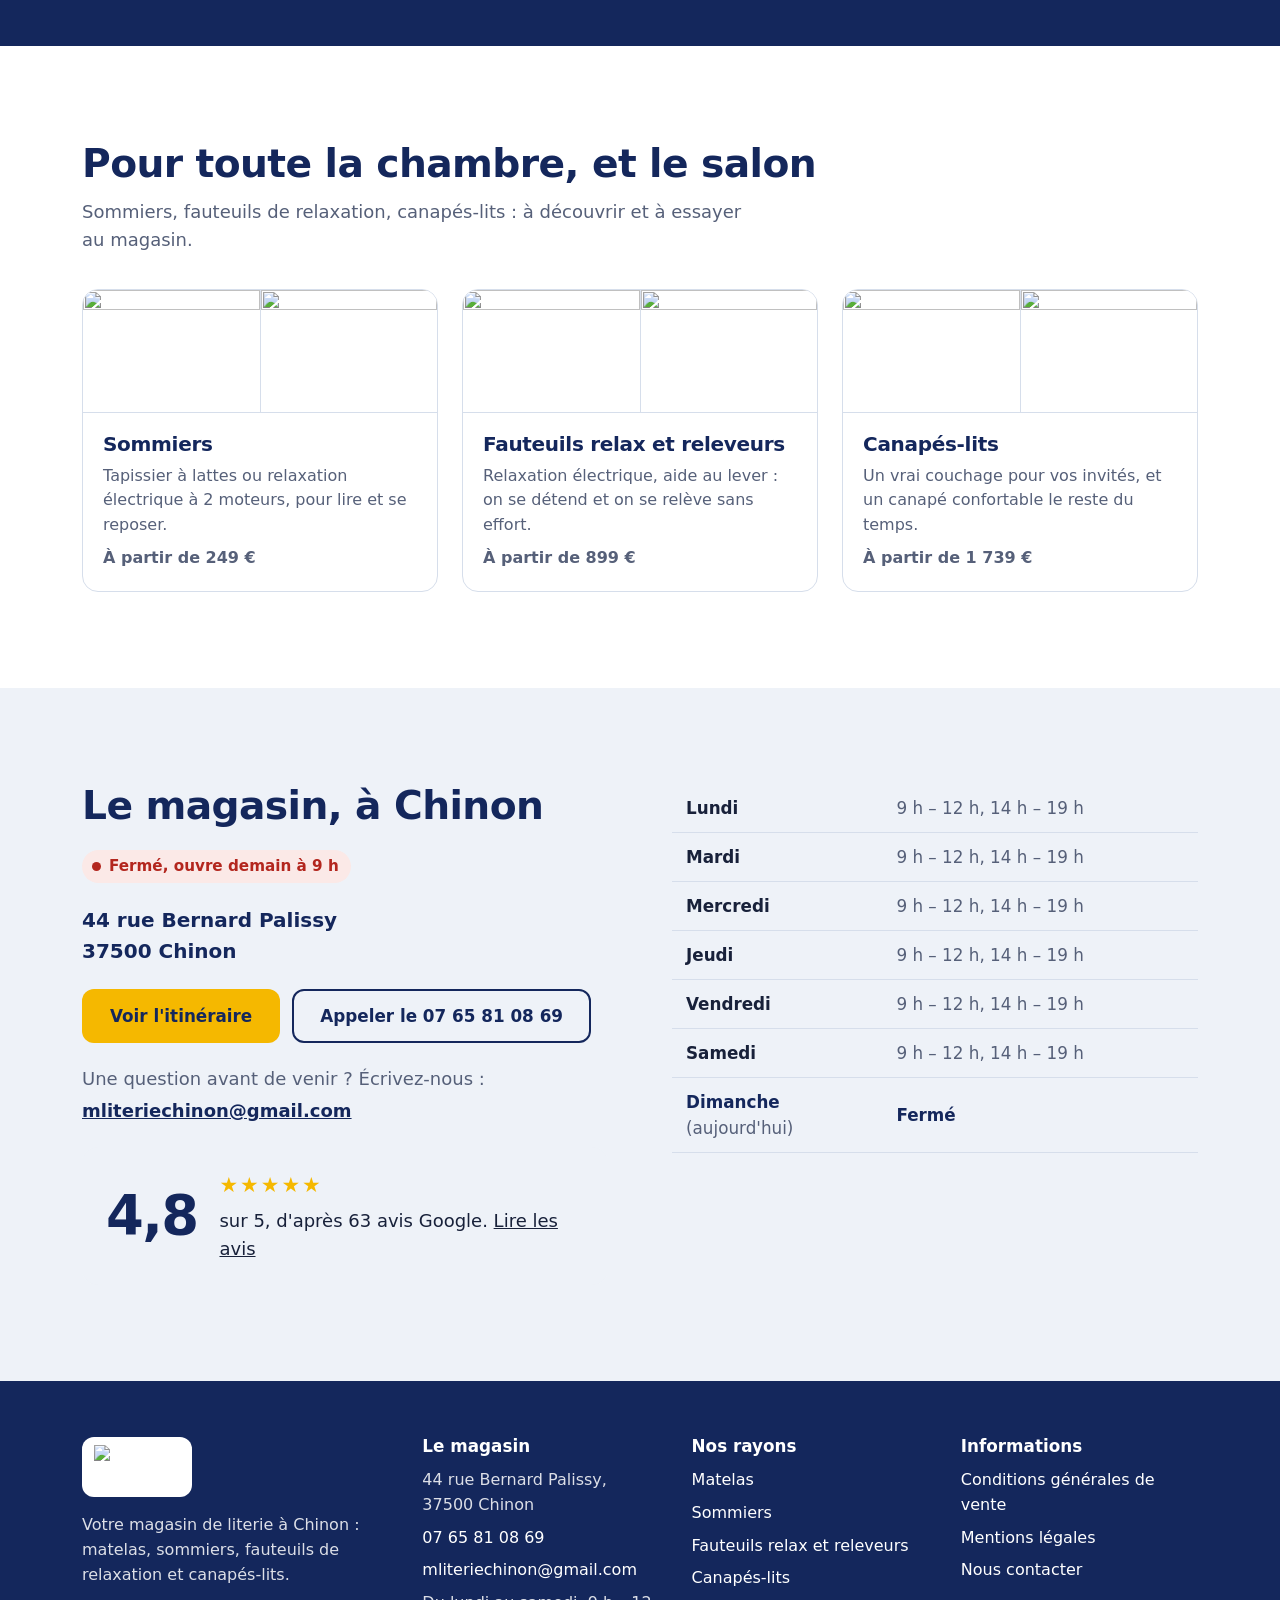
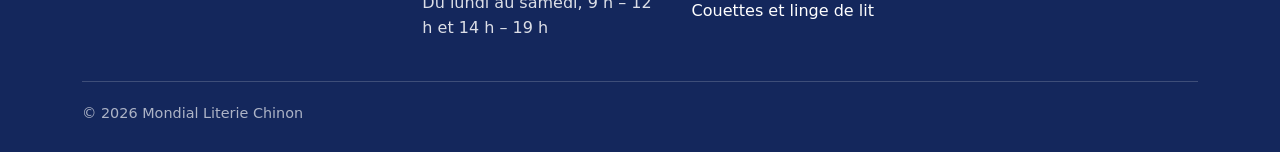
==== commit a22af97e: "Add files via upload" ====
--- a/index.html
+++ b/index.html
@@ -604,7 +604,7 @@
           <h2 id="titre-matelas">Nos matelas</h2>
           <p class="intro">Ressorts, mémoire de forme, ferme ou moelleux : tous sont à essayer au magasin.</p>
         </div>
-        <a class="lien-fleche" href="matelas.html">Voir les 7 matelas</a>
+        <a class="lien-fleche" href="matelas.html">Voir les 8 matelas</a>
       </div>
       <div class="grille-produits">
         <article class="produit">
@@ -638,8 +638,8 @@
           <div class="produit__image"><img src="https://www.mondial-literie.fr/126-home_default/alpha.jpg" alt="" width="289" height="199" loading="lazy"></div>
           <div class="produit__corps">
             <h3 class="produit__nom"><a href="matelas.html#alpha">Matelas Alpha</a></h3>
-            <p class="produit__accroche">Un renfort lombaire ciblé, pensé pour ceux qui veulent protéger leur dos.</p>
-            <ul class="produit__specs"><li>Renfort lombaire</li><li>Fibre de coco</li></ul>
+            <p class="produit__accroche">Un soutien très ferme avec renfort lombaire ciblé, pensé pour protéger le dos.</p>
+            <ul class="produit__specs"><li>Très ferme</li><li>Renfort lombaire</li></ul>
             <div class="produit__prix"><span class="prix">999&nbsp;€</span><span class="prix-mention">en 140 x 190</span></div>
           </div>
         </article>
@@ -957,36 +957,63 @@
       helios:  { nom: "Matelas Hélios",  lien: "matelas-helios.html", img: IMG + "79-home_default/helios.jpg",  prix: "dès 1 599 €", pourquoi: "Accueil souple et soutien ferme, ressorts ensachés" },
       pulsar:  { nom: "Matelas Pulsar",  lien: "matelas.html#pulsar",  img: IMG + "72-home_default/pulsar.jpg",  prix: "dès 1 099 €", pourquoi: "Ressorts 7 zones, soutien ferme" },
       theia:   { nom: "Matelas Theïa",   lien: "matelas.html#theia",   img: IMG + "73-home_default/theia.jpg",   prix: "dès 1 099 €", pourquoi: "Mémoire de forme et ressorts souples, accueil enveloppant" },
-      alpha:   { nom: "Matelas Alpha",   lien: "matelas.html#alpha",   img: IMG + "126-home_default/alpha.jpg",  prix: "dès 999 €",   pourquoi: "Renfort lombaire ciblé" },
+      alpha:   { nom: "Matelas Alpha",   lien: "matelas.html#alpha",   img: IMG + "126-home_default/alpha.jpg",  prix: "dès 999 €",   pourquoi: "Très ferme, avec renfort lombaire ciblé" },
+      orion:   { nom: "Matelas Orion",   lien: "matelas.html#orion",   img: IMG + "128-home_default/alpha.jpg",  prix: "dès 999 €",   pourquoi: "Ressorts et mousse, confort équilibré" },
       venus:   { nom: "Matelas Vénus",   lien: "matelas.html#venus",   img: IMG + "88-home_default/matelas-venus.jpg",   prix: "dès 805 €", pourquoi: "Soutien tonique, en moelleux, medium ou ferme" },
       jupiter: { nom: "Matelas Jupiter", lien: "matelas.html#jupiter", img: IMG + "89-home_default/matelas-jupiter.jpg", prix: "dès 805 €", pourquoi: "Soutien moelleux, effet nuage" }
     };
-    // Points attribués à chaque matelas selon les réponses
+    // Fermeté : 1 = moelleux, 2 = équilibré / medium, 3 = ferme.
+    // "niveaux" = versions dans lesquelles le matelas existe ; "principal" = son confort de référence.
+    var FERMETE = {
+      theia:   { niveaux: [1],       principal: 1 },
+      jupiter: { niveaux: [1, 2],    principal: 1 },
+      venus:   { niveaux: [1, 2, 3], principal: 2 },
+      alpha:   { niveaux: [3],       principal: 3 },
+      orion:   { niveaux: [2],       principal: 2 },
+      helios:  { niveaux: [2, 3],    principal: 3 },
+      pulsar:  { niveaux: [3],       principal: 3 }
+    };
+    var CIBLE = { moelleux: 1, equilibre: 2, ferme: 3 };
+    var VERSION = { 1: "moelleuse", 2: "medium", 3: "ferme" };
+    // Points complémentaires selon la position et la gêne (départagent les matelas compatibles)
     var POINTS = {
       position: {
-        dos:     { alpha: 2, helios: 2, pulsar: 1, venus: 1 },
-        cote:    { theia: 3, jupiter: 2, helios: 1 },
-        ventre:  { pulsar: 3, alpha: 1, venus: 1 },
-        change:  { helios: 2, venus: 2, theia: 1 }
+        dos:     { alpha: 2, helios: 2, orion: 2, pulsar: 1, venus: 1 },
+        cote:    { theia: 2, jupiter: 2, orion: 1, helios: 1, venus: 1 },
+        ventre:  { pulsar: 2, alpha: 1, venus: 1 },
+        change:  { helios: 2, venus: 2, orion: 2, theia: 1 }
       },
       gene: {
-        dos:      { alpha: 3, pulsar: 2, helios: 1 },
-        chaleur:  { helios: 3, pulsar: 1, theia: 1, alpha: 1 },
+        dos:        { alpha: 3, pulsar: 2, helios: 1 },
+        chaleur:    { helios: 3, pulsar: 1, theia: 1, alpha: 1 },
         partenaire: { helios: 3, pulsar: 1, theia: 1 },
-        confort:  { helios: 1, venus: 1, jupiter: 1, theia: 1 }
-      },
-      sensation: {
-        ferme:      { pulsar: 3, alpha: 2, helios: 2, venus: 1 },
-        equilibre:  { venus: 3, helios: 2, alpha: 1 },
-        moelleux:   { theia: 3, jupiter: 3 }
+        confort:    { helios: 1, venus: 1, orion: 1, jupiter: 1, theia: 1 }
       }
     };
     var CONSEILS = {
       cote: "Sur le côté, un accueil plus souple laisse l'épaule et la hanche s'enfoncer légèrement.",
-      ventre: "Sur le ventre, un soutien ferme évite que le bassin ne s'affaisse.",
+      ventre: "Sur le ventre, un bon soutien évite que le bassin ne s'affaisse.",
       dos: "Sur le dos, un bon maintien du creux des reins est la priorité.",
-      change: "Si vous changez souvent de position, visez un confort polyvalent, ni trop ferme ni trop souple."
+      change: "Si vous changez souvent de position, un confort polyvalent vous facilitera les mouvements."
     };
+    var NUANCES = {
+      "ventre-1": " Attention : sur le ventre, un matelas très moelleux peut creuser le dos. Essayez aussi une version medium.",
+      "cote-3": " Attention : sur le côté, un matelas très ferme peut appuyer sur l'épaule. Comparez avec une version plus souple."
+    };
+
+    function suggerer(reponses) {
+      var cible = CIBLE[reponses.sensation];
+      var scores = {};
+      Object.keys(FERMETE).forEach(function (cle) {
+        var f = FERMETE[cle];
+        if (f.niveaux.indexOf(cible) === -1) return; // incompatible avec la sensation demandée
+        var score = f.principal === cible ? 3 : (f.niveaux.length > 2 ? 1 : 2);
+        score += (POINTS.position[reponses.position] || {})[cle] || 0;
+        score += (POINTS.gene[reponses.gene] || {})[cle] || 0;
+        scores[cle] = score;
+      });
+      return Object.keys(scores).sort(function (a, b) { return scores[b] - scores[a]; }).slice(0, 2);
+    }
 
     var resultat = document.getElementById("guide-resultat");
     var aide = guide.querySelector(".guide__aide");
@@ -999,21 +1026,18 @@
         aide.textContent = "Répondez aux 3 questions pour voir nos conseils.";
         return;
       }
-      var scores = {};
-      Object.keys(reponses).forEach(function (q) {
-        var pts = POINTS[q][reponses[q]] || {};
-        Object.keys(pts).forEach(function (m) { scores[m] = (scores[m] || 0) + pts[m]; });
-      });
-      var classement = Object.keys(scores).sort(function (a, b) { return scores[b] - scores[a]; }).slice(0, 2);
+      var cible = CIBLE[reponses.sensation];
+      var classement = suggerer(reponses);
       var cartes = classement.map(function (cle) {
         var m = MATELAS[cle];
+        var nom = m.nom + ((cle === "venus" || cle === "jupiter") ? ", version " + VERSION[cible] : "");
         return '<a class="reco" href="' + m.lien + '"><img src="' + m.img + '" alt="" width="96" height="66" loading="lazy">' +
-          '<div><strong>' + m.nom + '</strong><span>' + m.pourquoi + '</span><br><span>' + m.prix + '</span></div></a>';
+          '<div><strong>' + nom + '</strong><span>' + m.pourquoi + '</span><br><span>' + m.prix + '</span></div></a>';
       }).join("");
       resultat.innerHTML =
         '<div class="resultat">' +
           '<h3>Nos deux suggestions pour vous</h3>' +
-          '<p class="intro">' + CONSEILS[reponses.position] + ' Le mieux reste de les comparer allongé : venez les essayer au magasin, un conseiller affinera avec vous.</p>' +
+          '<p class="intro">' + CONSEILS[reponses.position] + (NUANCES[reponses.position + "-" + cible] || "") + ' Le mieux reste de les comparer allongé : venez les essayer au magasin, un conseiller affinera avec vous.</p>' +
           '<div class="resultat__produits">' + cartes + '</div>' +
           '<div class="heros__actions">' +
             '<a class="btn btn--etoile" href="https://www.google.com/maps/search/?api=1&query=Mondial+Literie+Chinon&query_place_id=ChIJGQJpkeFB_UcRWI64xJ6NoHA" target="_blank" rel="noopener">Venir les essayer</a>' +
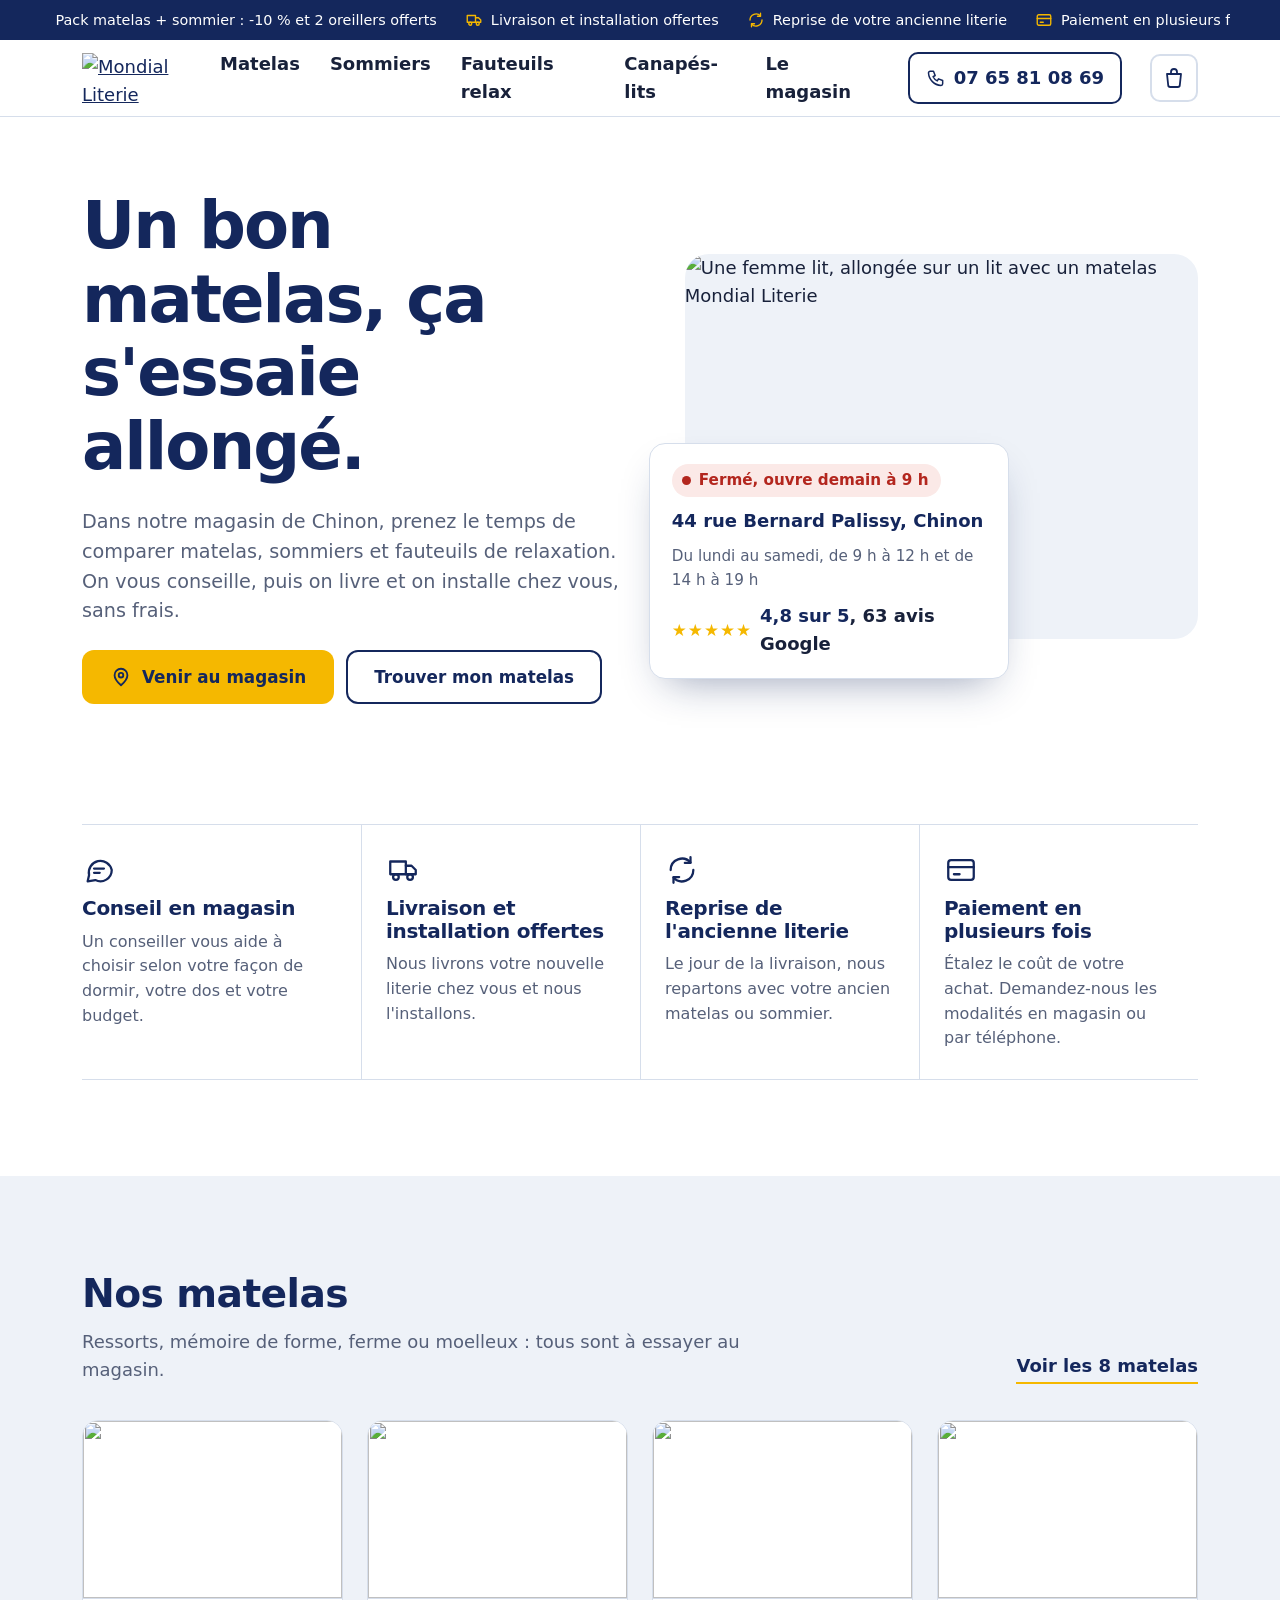
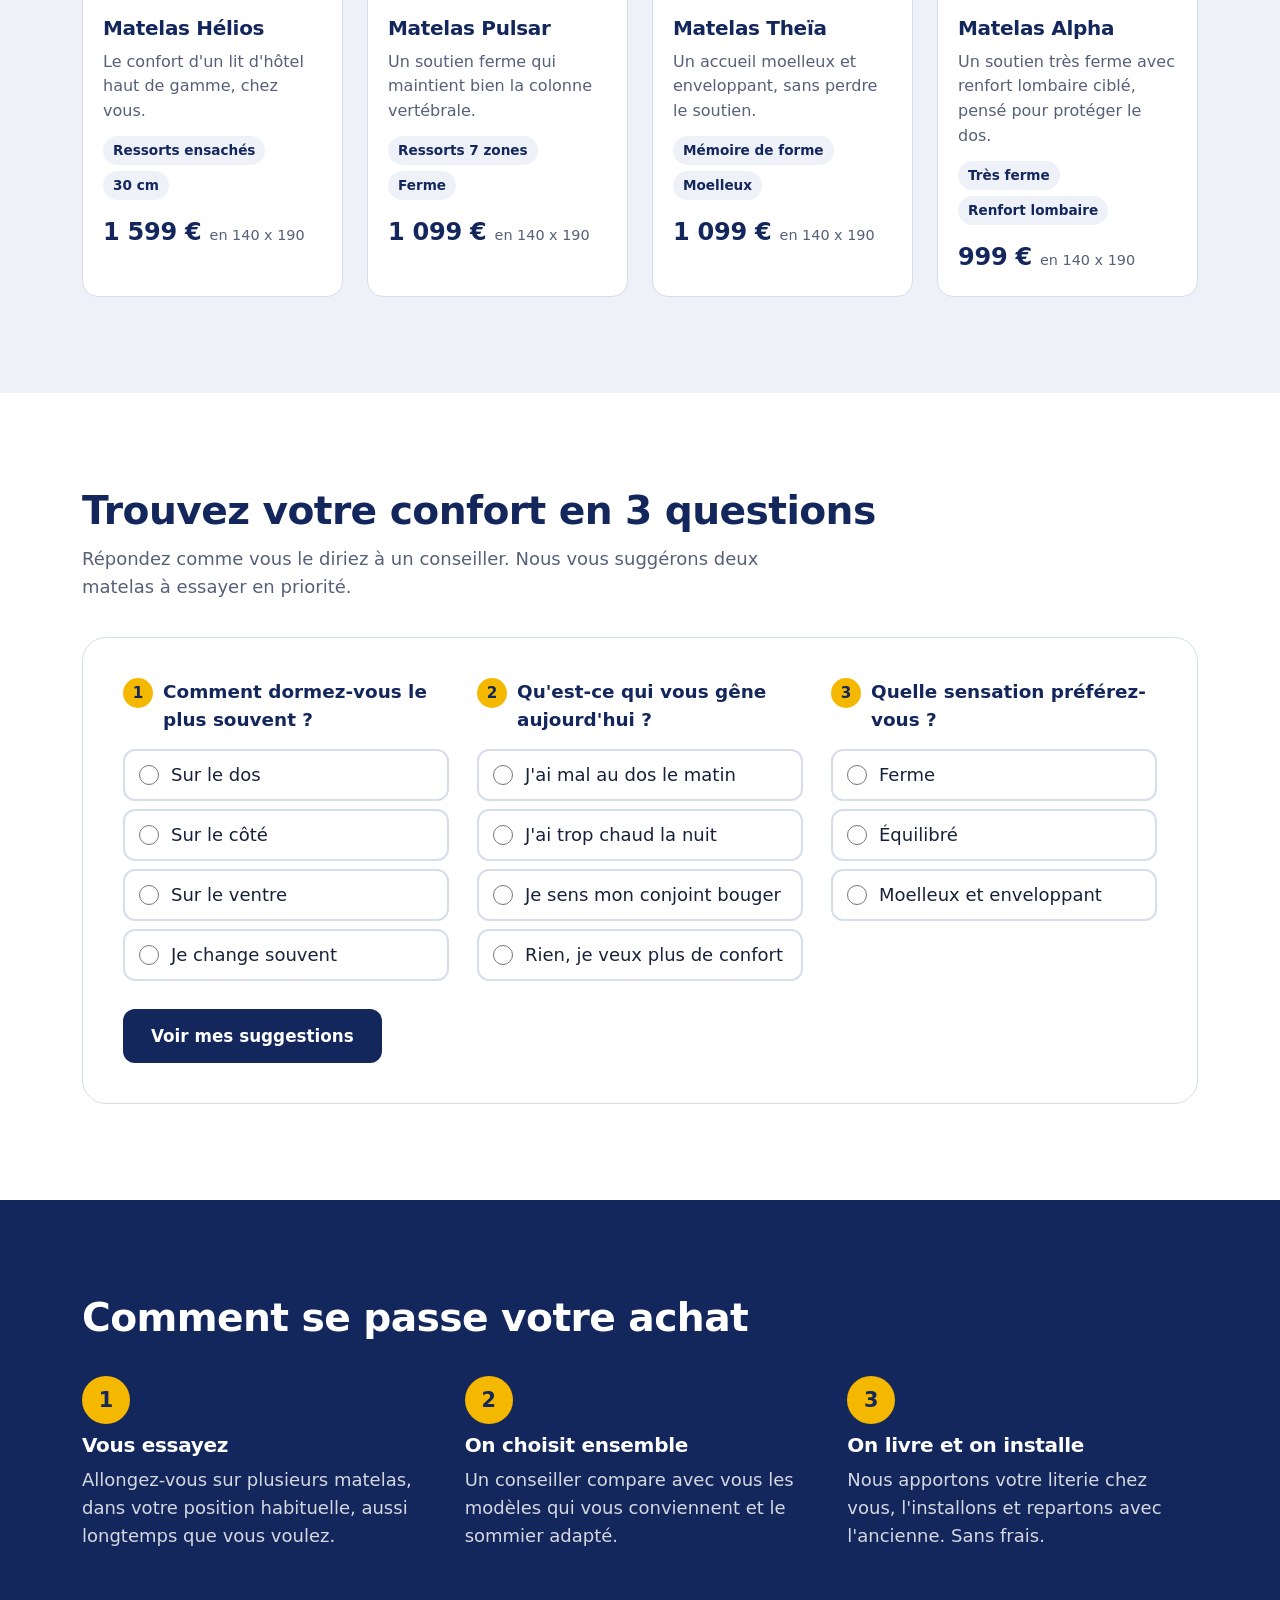
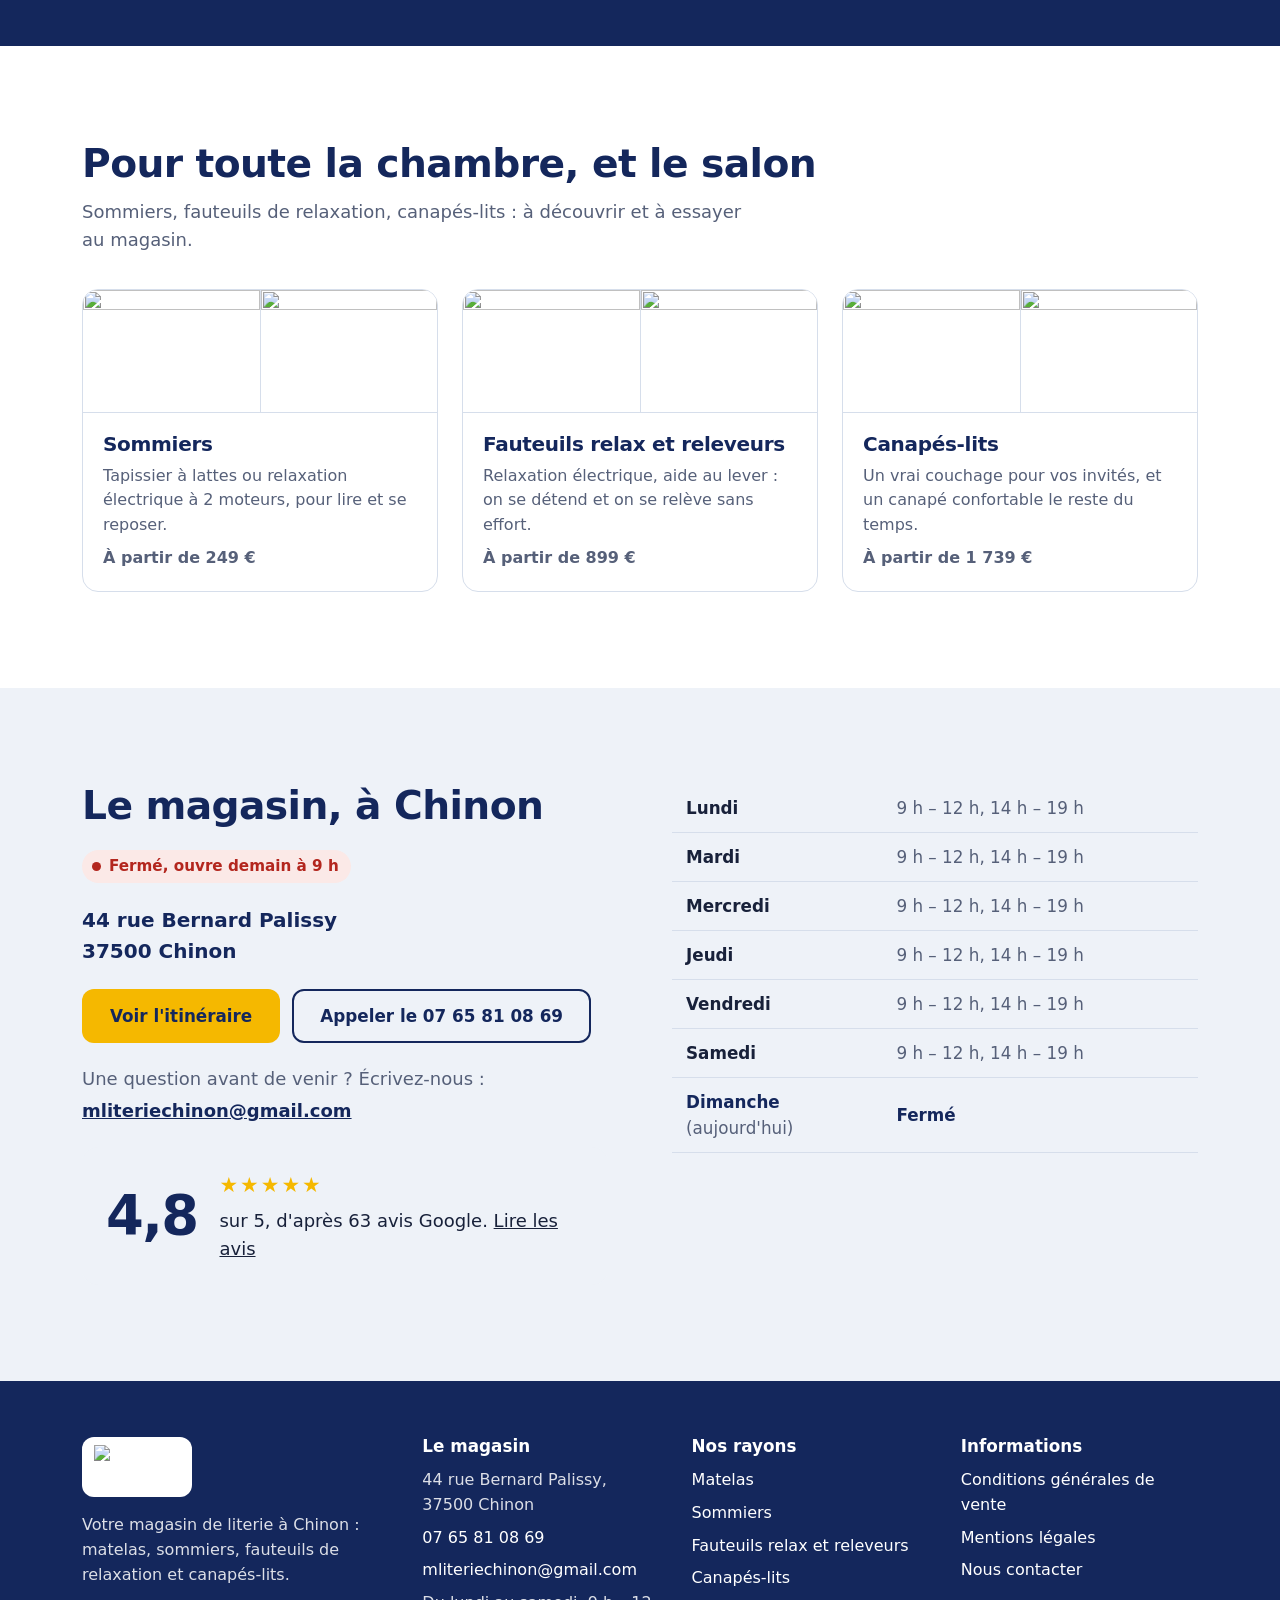
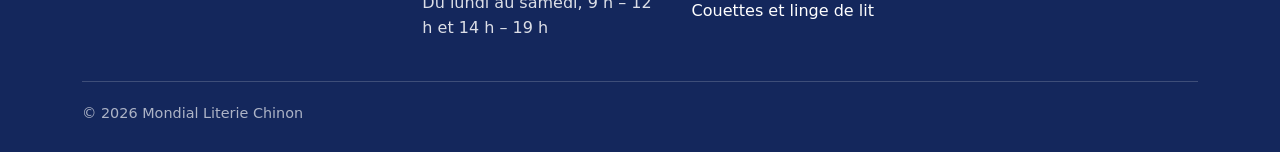
==== commit d1c6f63a: "Add files via upload" ====
--- a/index.html
+++ b/index.html
@@ -516,12 +516,145 @@
   .fiche__visuel { position: static; aspect-ratio: 4 / 3; }
 }
 
+/* ---------- Panier : icône d'en-tête ---------- */
+.entete__panier {
+  position: relative; flex: none;
+  display: inline-grid; place-items: center; width: 48px; height: 48px;
+  border-radius: 10px; border: 2px solid var(--trait); color: var(--nuit);
+}
+.entete__panier:hover { border-color: var(--nuit); }
+.entete__panier svg { width: 24px; height: 24px; }
+.entete__compte {
+  position: absolute; top: -8px; right: -8px;
+  min-width: 22px; height: 22px; padding: 0 6px; border-radius: 999px;
+  display: grid; place-items: center;
+  background: var(--etoile); color: var(--nuit); font-size: .8rem; font-weight: 800;
+}
+.entete__compte[hidden] { display: none; }
+@media (max-width: 980px) {
+  .entete__panier { margin-left: auto; }
+  .entete__menu { margin-left: 0; }
+}
+
+/* ---------- Pack matelas + sommier ---------- */
+.pastille-offre {
+  display: inline-block; margin-left: 6px; padding: 2px 10px; border-radius: 999px;
+  background: var(--etoile); color: var(--nuit); font-size: .85rem; font-weight: 700; vertical-align: middle;
+}
+.sommiers__liste { display: grid; grid-template-columns: repeat(3, minmax(0, 1fr)); gap: 10px; }
+.sommier {
+  position: relative; display: grid; align-content: start; gap: 8px; cursor: pointer;
+  padding: 10px; border-radius: 12px; border: 2px solid var(--trait); background: var(--blanc);
+}
+.sommier:hover { border-color: var(--nuit); }
+.sommier input { position: absolute; opacity: 0; pointer-events: none; }
+.sommier:has(input:checked) { border-color: var(--nuit); background: var(--drap); }
+.sommier:has(input:focus-visible) { outline: 3px solid var(--etoile); outline-offset: 2px; }
+.sommier img { width: 100%; aspect-ratio: 289 / 199; object-fit: cover; border-radius: 8px; background: var(--blanc); }
+.sommier__texte { display: grid; gap: 2px; font-size: .95rem; line-height: 1.3; }
+.sommier__texte strong { color: var(--nuit); font-size: 1rem; }
+.sommier__texte span { color: var(--ardoise); }
+.sommier__prix { font-weight: 700; color: var(--nuit) !important; }
+.sommier.est-indisponible { opacity: .5; cursor: not-allowed; }
+.sommier.est-indisponible:hover { border-color: var(--trait); }
+@media (max-width: 560px) {
+  .sommiers__liste { grid-template-columns: minmax(0, 1fr); }
+  .sommier { grid-template-columns: 96px minmax(0, 1fr); align-items: center; }
+  .sommier img { width: 96px; }
+  .sommier:first-child { grid-template-columns: minmax(0, 1fr); }
+}
+
+.recap { display: grid; gap: 10px; }
+.incitation {
+  margin: 0; padding: 12px 16px; border-radius: 10px;
+  background: #fff5d1; border-left: 4px solid var(--etoile); font-size: 1rem;
+}
+.incitation strong { color: var(--nuit); }
+.pack { border: 2px solid var(--nuit); border-radius: var(--r-m); overflow: hidden; background: var(--blanc); }
+.pack__economie {
+  margin: 0; padding: 12px 18px; background: var(--etoile); color: var(--nuit);
+  font-weight: 700; font-size: 1.1rem;
+}
+.pack__economie strong { font-size: 1.5rem; font-weight: 800; margin-left: 4px; }
+.pack__lignes { list-style: none; margin: 0; padding: 4px 0; }
+.pack__lignes li {
+  display: flex; justify-content: space-between; gap: 16px;
+  padding: 9px 18px; font-size: 1rem; border-bottom: 1px solid var(--trait);
+}
+.pack__lignes li:last-child { border-bottom: 0; }
+.pack__lignes li span:last-child { white-space: nowrap; font-weight: 600; }
+.pack__remise span:last-child, .pack__offert span:last-child { color: var(--ouvert); font-weight: 800 !important; }
+.pack__lignes s, .pack__total s { color: var(--ardoise); font-weight: 500; margin-right: 6px; }
+.pack__total {
+  display: flex; justify-content: space-between; align-items: baseline; gap: 12px; flex-wrap: wrap;
+  padding: 14px 18px; background: var(--drap); font-weight: 700; color: var(--nuit);
+}
+.pack__total .prix { font-size: 2rem; }
+.pack__lignes--simple li { padding-left: 0; padding-right: 0; }
+
+.ajout-ok {
+  padding: 12px 16px; border-radius: 10px; background: #e3f3ea; color: var(--ouvert); font-weight: 700;
+}
+.ajout-ok a { color: var(--ouvert); margin-left: 6px; }
+
+/* ---------- Page panier ---------- */
+.panier { display: grid; grid-template-columns: minmax(0, 1.6fr) minmax(0, 1fr); gap: clamp(24px, 4vw, 48px); align-items: start; }
+.panier__articles { display: grid; gap: 16px; }
+.article-panier {
+  display: grid; grid-template-columns: 150px minmax(0, 1fr); gap: 20px; align-items: start;
+  padding: 18px; border: 1px solid var(--trait); border-radius: var(--r-m); background: var(--blanc);
+}
+.article-panier img { width: 150px; aspect-ratio: 289 / 199; object-fit: cover; border-radius: 10px; }
+.article-panier__corps { display: grid; gap: 8px; }
+.h3 { font-size: 1.25rem; font-weight: 700; }
+.article-panier__pied { display: flex; justify-content: space-between; align-items: baseline; gap: 12px; }
+.lien-bouton {
+  background: none; border: 0; padding: 4px 0; font: inherit; font-size: .95rem;
+  color: var(--ardoise); text-decoration: underline; cursor: pointer;
+}
+.lien-bouton:hover { color: var(--ferme); }
+.resume {
+  position: sticky; top: 100px; display: grid; gap: 16px;
+  padding: 22px; border-radius: var(--r-m); background: var(--drap);
+}
+.resume h2 { font-size: 1.4rem; }
+.resume__lignes { margin: 0; display: grid; gap: 0; }
+.resume__lignes div { display: flex; justify-content: space-between; gap: 12px; padding: 9px 0; border-bottom: 1px solid var(--trait); }
+.resume__lignes dt { color: var(--ardoise); }
+.resume__lignes dd { margin: 0; font-weight: 700; white-space: nowrap; }
+.resume__lignes .resume__remise dd { color: var(--ouvert); }
+.resume__total { display: flex; justify-content: space-between; align-items: baseline; font-weight: 800; color: var(--nuit); }
+.resume__total .prix { font-size: 2rem; }
+.resume__economie {
+  margin: 0; padding: 12px 16px; border-radius: 10px; background: var(--etoile); color: var(--nuit); font-weight: 700;
+}
+.resume__economie strong { font-size: 1.35rem; margin-left: 4px; }
+.resume__note { font-size: .95rem; color: var(--ardoise); }
+.panier-vide { display: grid; gap: 16px; justify-items: start; padding: 32px; border: 1px dashed var(--trait); border-radius: var(--r-m); }
+@media (max-width: 860px) {
+  .panier { grid-template-columns: minmax(0, 1fr); }
+  .resume { position: static; }
+}
+@media (max-width: 520px) {
+  .article-panier { grid-template-columns: minmax(0, 1fr); }
+  .article-panier img { width: 100%; }
+}
+.encart-pack {
+  margin: 4px 0 0; padding: 12px 16px; border-radius: 10px; max-width: 72ch;
+  background: #fff5d1; border-left: 4px solid var(--etoile); font-size: 1rem;
+}
+.encart-pack strong { color: var(--nuit); }
+.encart-pack a { font-weight: 700; margin-left: 4px; }
+
+[hidden] { display: none !important; }
+
 </style>
 </head>
 <body>
 
 <div class="bandeau">
   <ul>
+    <li><svg viewBox="0 0 24 24" fill="none" stroke="currentColor" stroke-width="1.8" stroke-linecap="round" stroke-linejoin="round" aria-hidden="true"><path d="M12 3l2.6 5.6 6.1.7-4.5 4.2 1.2 6L12 16.6 6.6 19.5l1.2-6L3.3 9.3l6.1-.7z"/></svg>Pack matelas + sommier : -10&nbsp;% et 2 oreillers offerts</li>
     <li><svg viewBox="0 0 24 24" fill="none" stroke="currentColor" stroke-width="1.8" stroke-linecap="round" stroke-linejoin="round" aria-hidden="true"><path d="M3 6h11v9H3z"/><path d="M14 9h4l3 3v3h-7"/><circle cx="7" cy="17" r="2"/><circle cx="17" cy="17" r="2"/></svg>Livraison et installation offertes</li>
     <li><svg viewBox="0 0 24 24" fill="none" stroke="currentColor" stroke-width="1.8" stroke-linecap="round" stroke-linejoin="round" aria-hidden="true"><path d="M4 12a8 8 0 0 1 14-5.3"/><path d="M18 3v4h-4"/><path d="M20 12a8 8 0 0 1-14 5.3"/><path d="M6 21v-4h4"/></svg>Reprise de votre ancienne literie</li>
     <li><svg viewBox="0 0 24 24" fill="none" stroke="currentColor" stroke-width="1.8" stroke-linecap="round" stroke-linejoin="round" aria-hidden="true"><rect x="3" y="5" width="18" height="14" rx="2"/><path d="M3 10h18"/><path d="M7 15h4"/></svg>Paiement en plusieurs fois</li>
@@ -541,6 +674,7 @@
       </ul>
     </nav>
     <a class="entete__tel" href="tel:+33765810869"><svg viewBox="0 0 24 24" fill="none" stroke="currentColor" stroke-width="1.8" stroke-linecap="round" stroke-linejoin="round" aria-hidden="true"><path d="M5 4h4l2 5-2.5 1.5a11 11 0 0 0 5 5L15 13l5 2v4a2 2 0 0 1-2 2A16 16 0 0 1 3 6a2 2 0 0 1 2-2"/></svg>07 65 81 08 69</a>
+    <a class="entete__panier" href="panier.html"><svg viewBox="0 0 24 24" fill="none" stroke="currentColor" stroke-width="1.8" stroke-linecap="round" stroke-linejoin="round" aria-hidden="true"><path d="M5 8h14l-1.2 11.1a2 2 0 0 1-2 1.9H8.2a2 2 0 0 1-2-1.9z"/><path d="M9 8V6a3 3 0 0 1 6 0v2"/></svg><span class="sr-only">Panier</span><span class="entete__compte" data-panier-compte hidden>0</span></a>
     <button class="entete__menu" type="button" aria-expanded="false" aria-controls="nav-principale"><span class="sr-only">Menu</span><svg viewBox="0 0 24 24" fill="none" stroke="currentColor" stroke-width="2" stroke-linecap="round" aria-hidden="true"><path d="M4 7h16M4 12h16M4 17h16"/></svg></button>
   </div>
 </header>
@@ -933,20 +1067,196 @@
     });
   }
 
-  /* ---------- Choix de la taille (fiche produit) ---------- */
-  var tailles = document.querySelectorAll('input[name="taille"]');
-  if (tailles.length) {
-    var majTaille = function () {
-      var choisi = document.querySelector('input[name="taille"]:checked');
-      if (!choisi) return;
-      var prix = choisi.getAttribute("data-prix");
-      document.querySelectorAll("[data-prix-affiche]").forEach(function (el) { el.textContent = prix; });
-      document.querySelectorAll("[data-taille-affichee]").forEach(function (el) { el.textContent = choisi.value; });
-      var lien = document.querySelector("[data-commander]");
-      if (lien) lien.href = choisi.getAttribute("data-url");
+  /* ---------- Outils prix ---------- */
+  function euros(n) {
+    var entier = Math.round(n * 100) % 100 === 0;
+    return new Intl.NumberFormat("fr-FR", {
+      style: "currency", currency: "EUR",
+      minimumFractionDigits: entier ? 0 : 2, maximumFractionDigits: 2
+    }).format(n);
+  }
+  function arrondi(n) { return Math.round(n * 100) / 100; }
+
+  /* ---------- Panier (conservé dans le navigateur) ---------- */
+  var CLE_PANIER = "mlc-panier";
+  var panierMemoire = [];
+  function lirePanier() {
+    try { return JSON.parse(localStorage.getItem(CLE_PANIER) || "[]"); } catch (e) { return panierMemoire; }
+  }
+  function ecrirePanier(liste) {
+    panierMemoire = liste;
+    try { localStorage.setItem(CLE_PANIER, JSON.stringify(liste)); } catch (e) { /* stockage indisponible */ }
+    majCompteur();
+  }
+  function majCompteur() {
+    var n = lirePanier().length;
+    document.querySelectorAll("[data-panier-compte]").forEach(function (el) {
+      el.textContent = n;
+      el.hidden = n === 0;
+    });
+  }
+  majCompteur();
+
+  /* ---------- Offre pack matelas + sommier ---------- */
+  // Prix repris du site actuel. Valeur des oreillers : à remplacer par le prix de vente du magasin.
+  var REMISE_PACK = 0.10;
+  var OREILLERS = { libelle: "2 oreillers Cervisco de GAM de Laine", quantite: 2, prixUnitaire: 87 };
+  var SOMMIERS = {
+    tapissier: { nom: "Sommier tapissier Déco", prix: 249, tailles: { "140 x 190": "140 x 190", "160 x 200": "160 x 200" } },
+    moderna:   { nom: "Sommier relaxation Moderna", prix: 1799, tailles: { "140 x 190": "2 x 70 x 190", "160 x 200": "2 x 80 x 200", "180 x 200": "2 x 90 x 200" } }
+  };
+
+  function calculer(prixMatelas, taille, cleSommier) {
+    var r = { lignes: [{ libelle: "Matelas Hélios " + taille, prix: prixMatelas }], remise: 0, offerts: [], separes: prixMatelas, total: prixMatelas, economie: 0 };
+    var s = SOMMIERS[cleSommier];
+    if (s && s.tailles[taille]) {
+      r.lignes.push({ libelle: s.nom + " " + s.tailles[taille], prix: s.prix });
+      r.separes = prixMatelas + s.prix;
+      r.remise = arrondi(r.separes * REMISE_PACK);
+      r.total = arrondi(r.separes - r.remise);
+      var valeur = OREILLERS.quantite * OREILLERS.prixUnitaire;
+      r.offerts.push({ libelle: OREILLERS.libelle, valeur: valeur });
+      r.economie = arrondi(r.remise + valeur);
+    }
+    return r;
+  }
+
+  var pack = document.querySelector("[data-pack]");
+  if (pack) {
+    var recap = document.querySelector("[data-recap]");
+    var dernierCalcul = null;
+
+    var maj = function () {
+      var t = document.querySelector('input[name="taille"]:checked');
+      var taille = t.value, prixMatelas = parseFloat(t.getAttribute("data-prix-num"));
+      // sommiers disponibles dans cette taille
+      Object.keys(SOMMIERS).forEach(function (cle) {
+        var label = pack.querySelector('[data-sommier="' + cle + '"]');
+        var input = label.querySelector("input");
+        var dispo = !!SOMMIERS[cle].tailles[taille];
+        input.disabled = !dispo;
+        label.classList.toggle("est-indisponible", !dispo);
+        label.querySelector("[data-sommier-taille]").textContent = dispo ? SOMMIERS[cle].tailles[taille] : "Non disponible en " + taille;
+        if (!dispo && input.checked) pack.querySelector('input[value="aucun"]').checked = true;
+      });
+      var cleSommier = pack.querySelector('input[name="sommier"]:checked').value;
+      var c = calculer(prixMatelas, taille, cleSommier);
+      dernierCalcul = { taille: taille, cleSommier: cleSommier, calcul: c };
+
+      if (c.remise === 0) {
+        // meilleure économie possible avec un sommier, pour inciter
+        var meilleure = 0;
+        Object.keys(SOMMIERS).forEach(function (cle) {
+          var essai = calculer(prixMatelas, taille, cle);
+          if (essai.economie > meilleure) meilleure = essai.economie;
+        });
+        recap.innerHTML =
+          '<div class="fiche__prix"><span class="prix">' + euros(c.total) + '</span>' +
+          '<span class="prix-mention">Matelas seul, en ' + taille + '. Paiement en plusieurs fois possible.</span></div>' +
+          '<p class="incitation">Ajoutez un sommier : <strong>jusqu\'à ' + euros(meilleure) + ' d\'économie</strong> avec le pack, oreillers compris.</p>';
+      } else {
+        recap.innerHTML =
+          '<div class="pack">' +
+            '<p class="pack__economie">Vous économisez <strong>' + euros(c.economie) + '</strong></p>' +
+            '<ul class="pack__lignes">' +
+              c.lignes.map(function (l) { return '<li><span>' + l.libelle + '</span><span>' + euros(l.prix) + '</span></li>'; }).join("") +
+              '<li class="pack__remise"><span>Remise pack -10 %</span><span>-' + euros(c.remise) + '</span></li>' +
+              c.offerts.map(function (o) { return '<li class="pack__offert"><span>' + o.libelle + '</span><span><s>' + euros(o.valeur) + '</s> Offerts</span></li>'; }).join("") +
+            '</ul>' +
+            '<div class="pack__total"><span>Prix du pack</span><span><s>' + euros(c.separes) + '</s> <strong class="prix">' + euros(c.total) + '</strong></span></div>' +
+          '</div>' +
+          '<p class="prix-mention">Paiement en plusieurs fois possible. Remise de 10 % appliquée sur le matelas et le sommier achetés ensemble.</p>';
+      }
+      document.querySelectorAll("[data-prix-affiche]").forEach(function (el) { el.textContent = euros(c.total); });
+      document.querySelectorAll("[data-libelle-court]").forEach(function (el) {
+        el.textContent = c.remise ? "Pack, " + euros(c.economie) + " d'économie" : taille;
+      });
     };
-    tailles.forEach(function (t) { t.addEventListener("change", majTaille); });
-    majTaille();
+
+    document.querySelectorAll('input[name="taille"], input[name="sommier"]').forEach(function (i) {
+      i.addEventListener("change", function () {
+        maj();
+        var ok = document.querySelector("[data-ajout-ok]");
+        if (ok) ok.hidden = true;
+      });
+    });
+    maj();
+
+    document.querySelectorAll("[data-ajouter]").forEach(function (bouton) {
+      bouton.addEventListener("click", function () {
+        var d = dernierCalcul, c = d.calcul;
+        var article = {
+          id: Date.now(),
+          titre: c.remise ? "Pack Hélios + " + SOMMIERS[d.cleSommier].nom : "Matelas Hélios",
+          image: "https://www.mondial-literie.fr/79-home_default/helios.jpg",
+          lignes: c.lignes, remise: c.remise, offerts: c.offerts, separes: c.separes, total: c.total, economie: c.economie
+        };
+        var liste = lirePanier(); liste.push(article); ecrirePanier(liste);
+        var ok = document.querySelector("[data-ajout-ok]");
+        if (ok) { ok.hidden = false; }
+        if (window.matchMedia("(max-width: 760px)").matches && ok) ok.scrollIntoView({ block: "center" });
+      });
+    });
+  }
+
+  /* ---------- Page panier ---------- */
+  var zonePanier = document.querySelector("[data-panier]");
+  if (zonePanier) {
+    var afficherPanier = function () {
+      var liste = lirePanier();
+      var resume = document.querySelector("[data-panier-resume]");
+      if (!liste.length) {
+        zonePanier.innerHTML = '<div class="panier-vide"><h2>Votre panier est vide</h2><p class="intro">Découvrez nos matelas, et profitez du pack matelas + sommier : -10 % et 2 oreillers offerts.</p><a class="btn btn--etoile" href="matelas.html">Voir nos matelas</a></div>';
+        resume.hidden = true;
+        return;
+      }
+      resume.hidden = false;
+      zonePanier.innerHTML = liste.map(function (a) {
+        return '<article class="article-panier">' +
+          '<img src="' + a.image + '" alt="" width="289" height="199">' +
+          '<div class="article-panier__corps">' +
+            '<h2 class="h3">' + a.titre + '</h2>' +
+            '<ul class="pack__lignes pack__lignes--simple">' +
+              a.lignes.map(function (l) { return '<li><span>' + l.libelle + '</span><span>' + euros(l.prix) + '</span></li>'; }).join("") +
+              (a.remise ? '<li class="pack__remise"><span>Remise pack -10 %</span><span>-' + euros(a.remise) + '</span></li>' : "") +
+              a.offerts.map(function (o) { return '<li class="pack__offert"><span>' + o.libelle + '</span><span><s>' + euros(o.valeur) + '</s> Offerts</span></li>'; }).join("") +
+            '</ul>' +
+            '<div class="article-panier__pied"><button class="lien-bouton" type="button" data-retirer="' + a.id + '">Retirer</button><strong class="prix">' + euros(a.total) + '</strong></div>' +
+          '</div>' +
+        '</article>';
+      }).join("");
+
+      var separes = 0, total = 0, remises = 0, offerts = 0;
+      liste.forEach(function (a) {
+        separes += a.separes; total += a.total; remises += a.remise;
+        a.offerts.forEach(function (o) { offerts += o.valeur; });
+      });
+      var economie = arrondi(remises + offerts);
+      resume.querySelector("[data-r-separes]").textContent = euros(arrondi(separes));
+      resume.querySelector("[data-r-remises]").textContent = remises ? "-" + euros(arrondi(remises)) : euros(0);
+      resume.querySelector("[data-r-offerts]").textContent = offerts ? euros(offerts) + " offerts" : "—";
+      resume.querySelector("[data-r-total]").textContent = euros(arrondi(total));
+      var eco = resume.querySelector("[data-r-economie]");
+      eco.hidden = economie === 0;
+      eco.querySelector("strong").textContent = euros(economie);
+
+      // demande envoyée au magasin par e-mail (aucun paiement en ligne)
+      var corps = "Bonjour,\n\nJe souhaite commander :\n\n" + liste.map(function (a) {
+        return "- " + a.titre + " : " + a.lignes.map(function (l) { return l.libelle; }).join(" + ") +
+          (a.offerts.length ? " + " + a.offerts.map(function (o) { return o.libelle + " offerts"; }).join(", ") : "") +
+          " = " + euros(a.total);
+      }).join("\n") + "\n\nTotal : " + euros(arrondi(total)) + "\n\nMon nom :\nMon téléphone :\nMa commune de livraison :\n\nMerci de me rappeler pour confirmer la livraison et le règlement.";
+      resume.querySelector("[data-commander-mail]").href = "mailto:mliteriechinon@gmail.com?subject=" +
+        encodeURIComponent("Commande depuis le site") + "&body=" + encodeURIComponent(corps);
+    };
+    zonePanier.addEventListener("click", function (e) {
+      var b = e.target.closest("[data-retirer]");
+      if (!b) return;
+      var id = Number(b.getAttribute("data-retirer"));
+      ecrirePanier(lirePanier().filter(function (a) { return a.id !== id; }));
+      afficherPanier();
+    });
+    afficherPanier();
   }
 
   /* ---------- Guide « 3 questions » ---------- */
